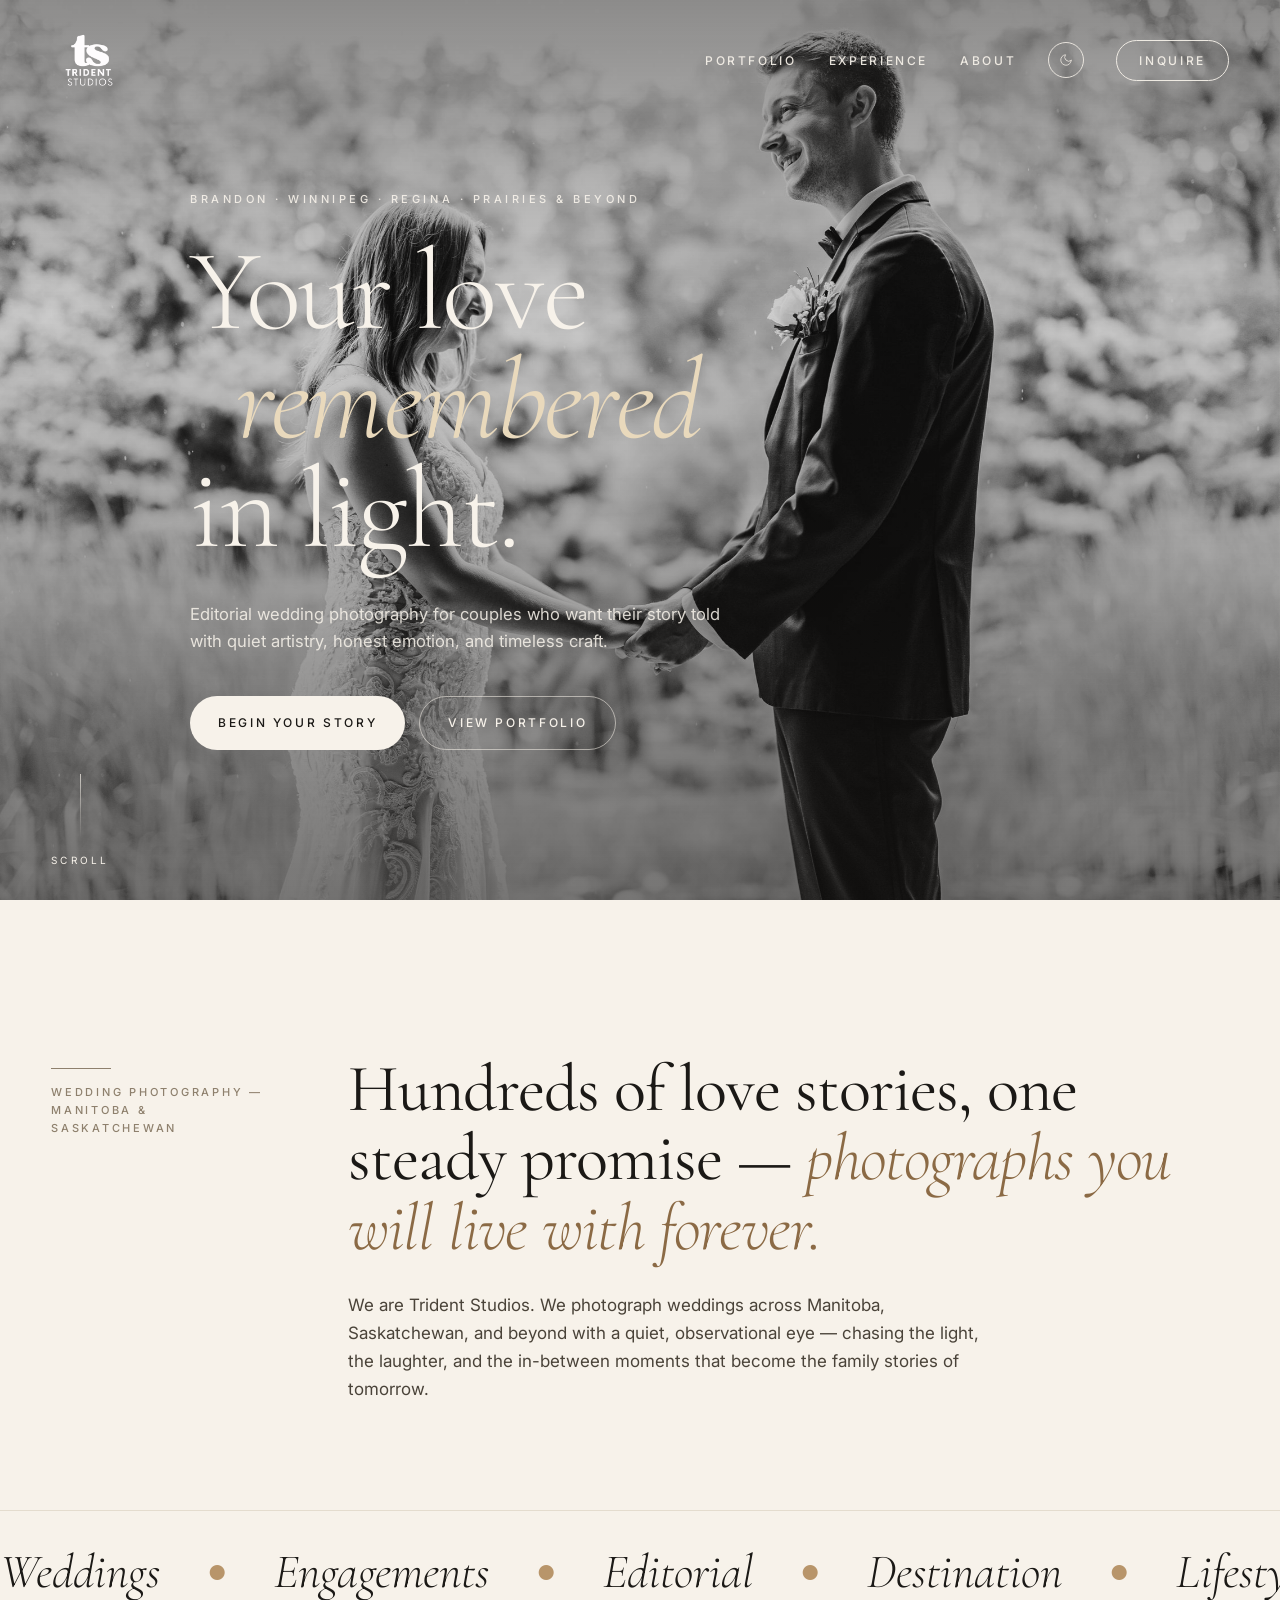
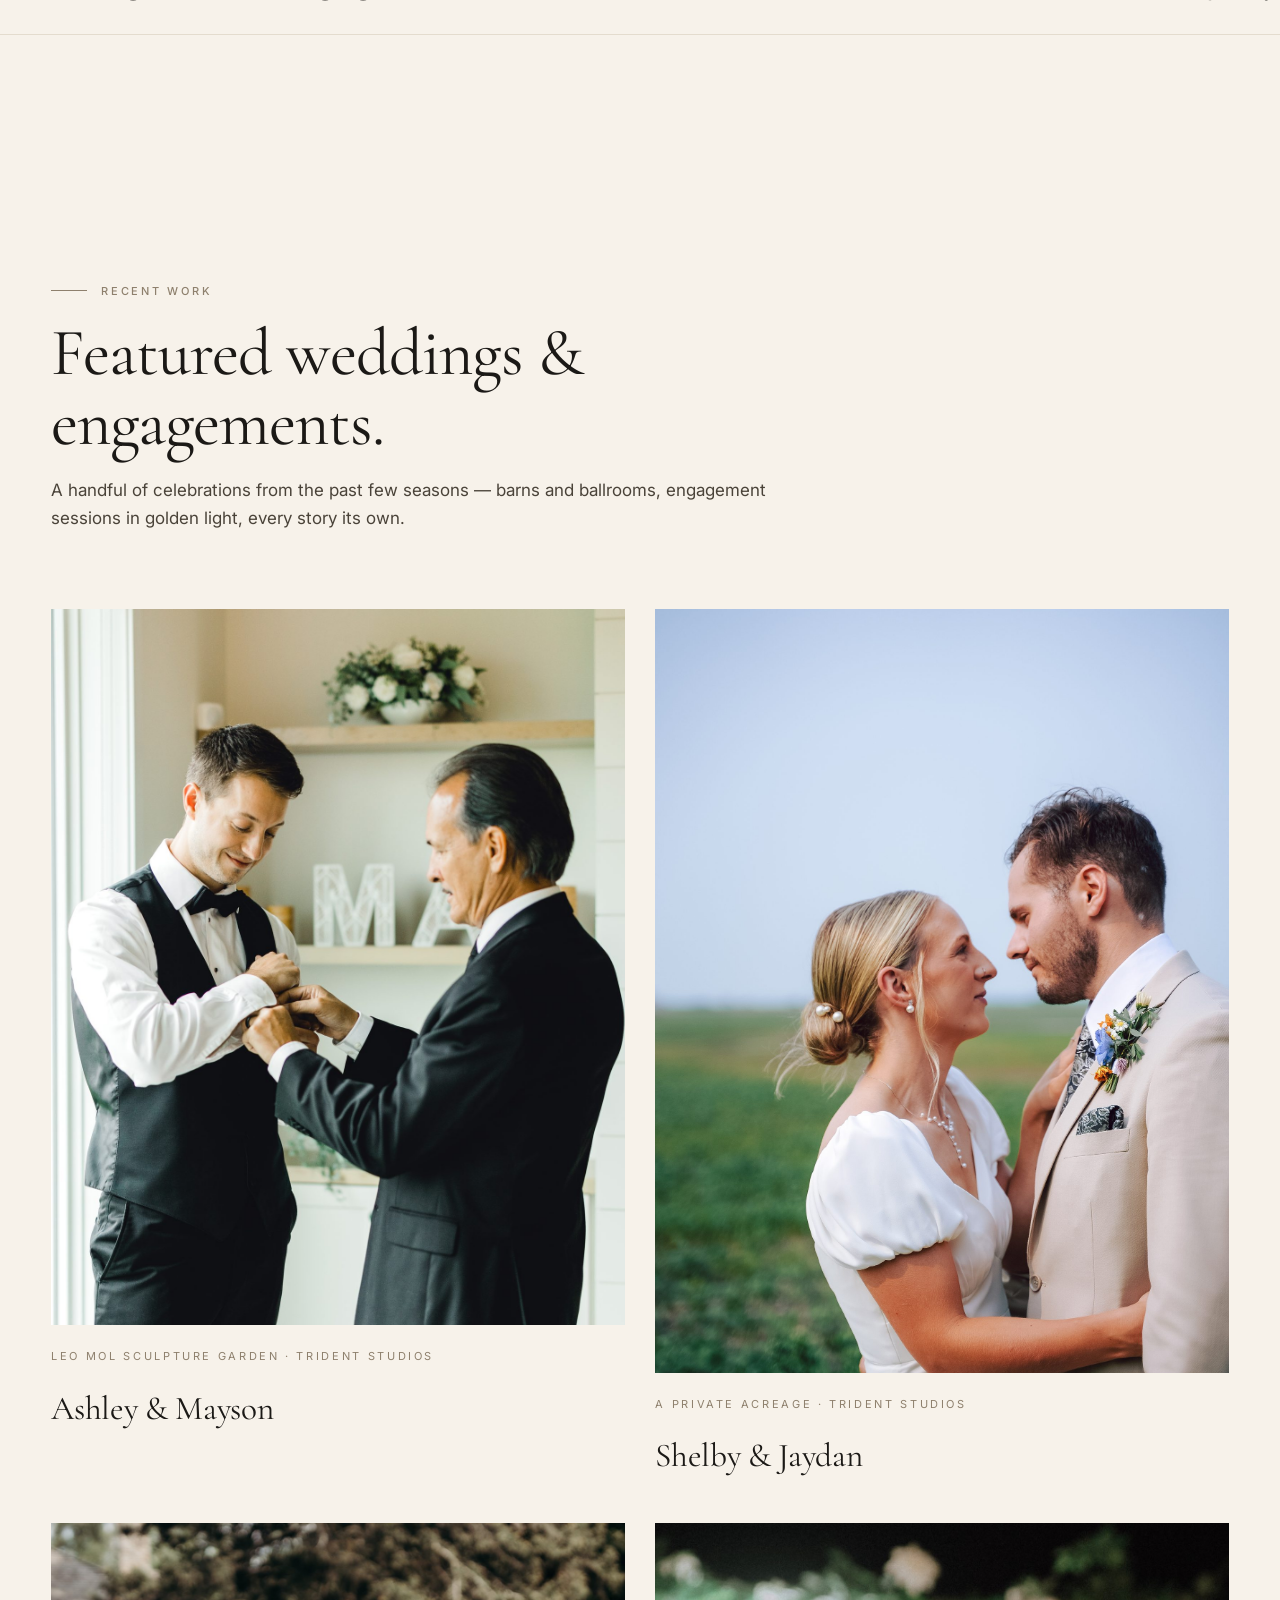
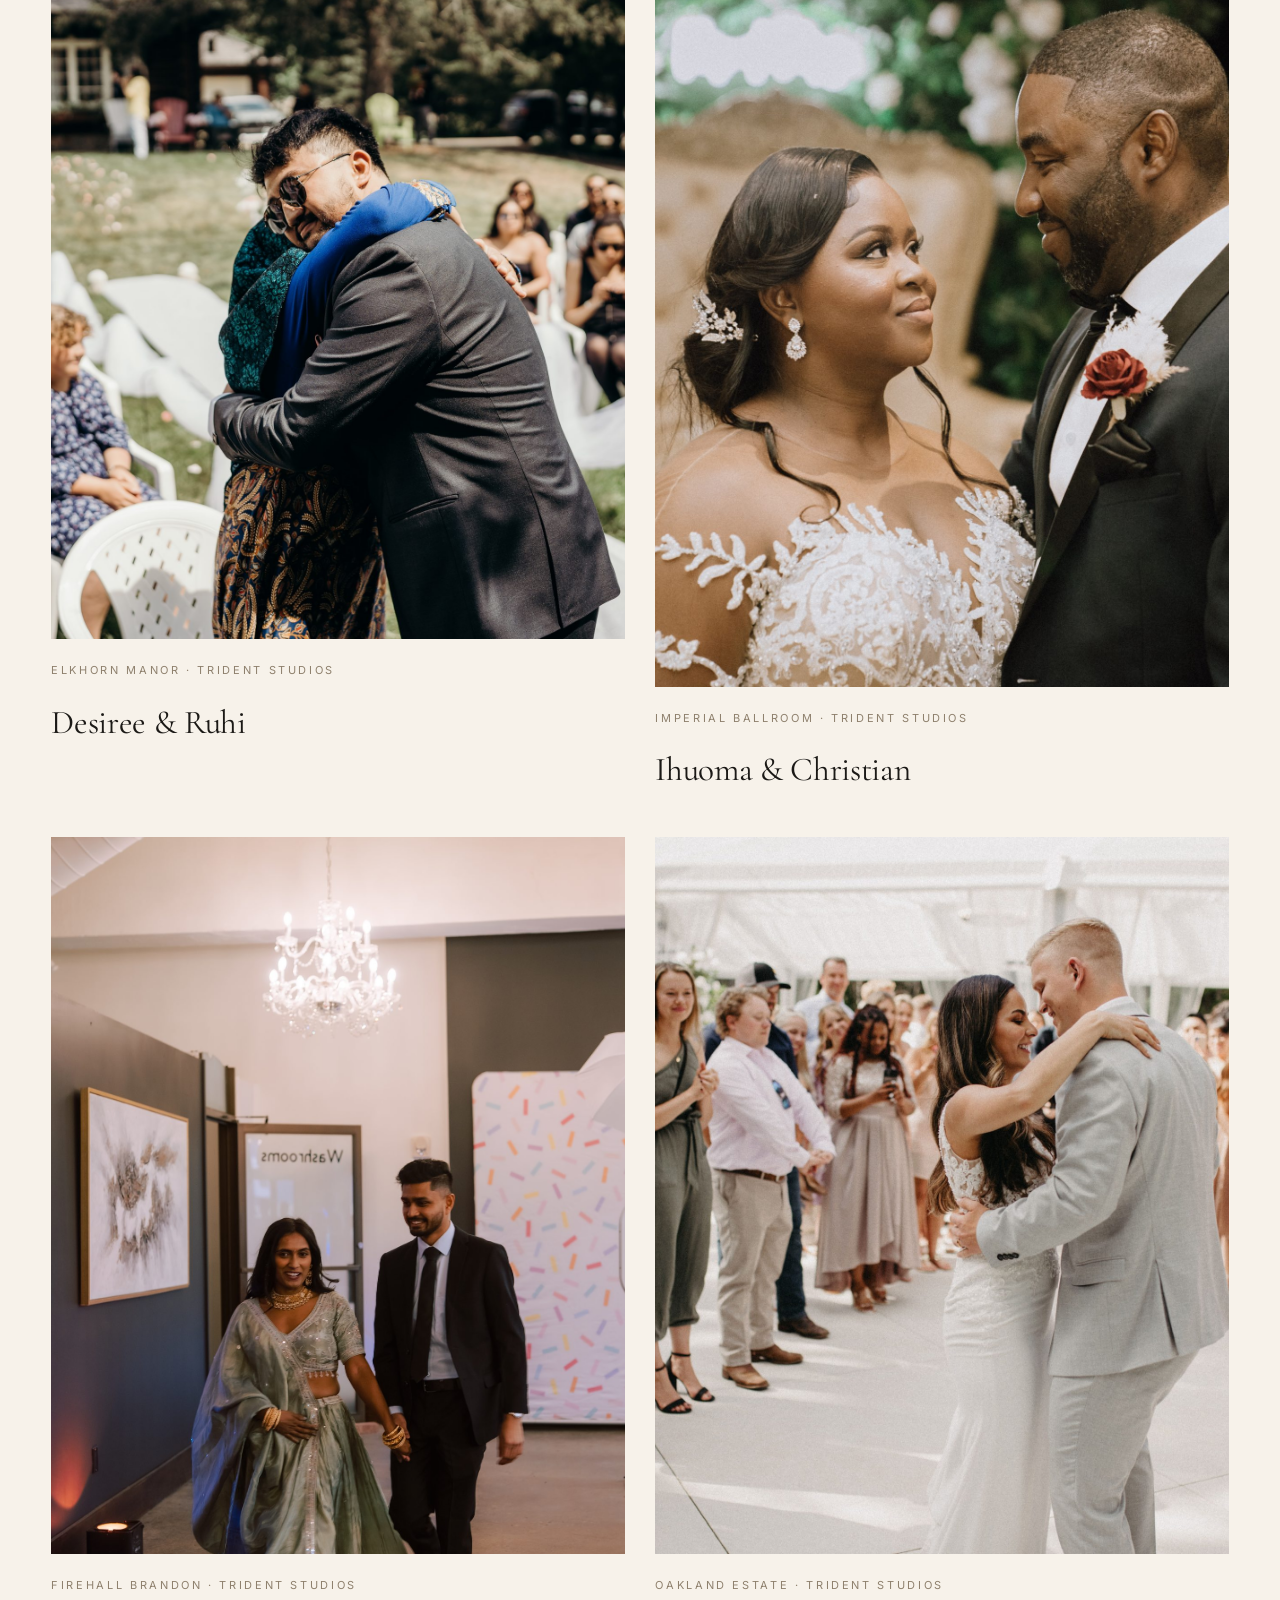
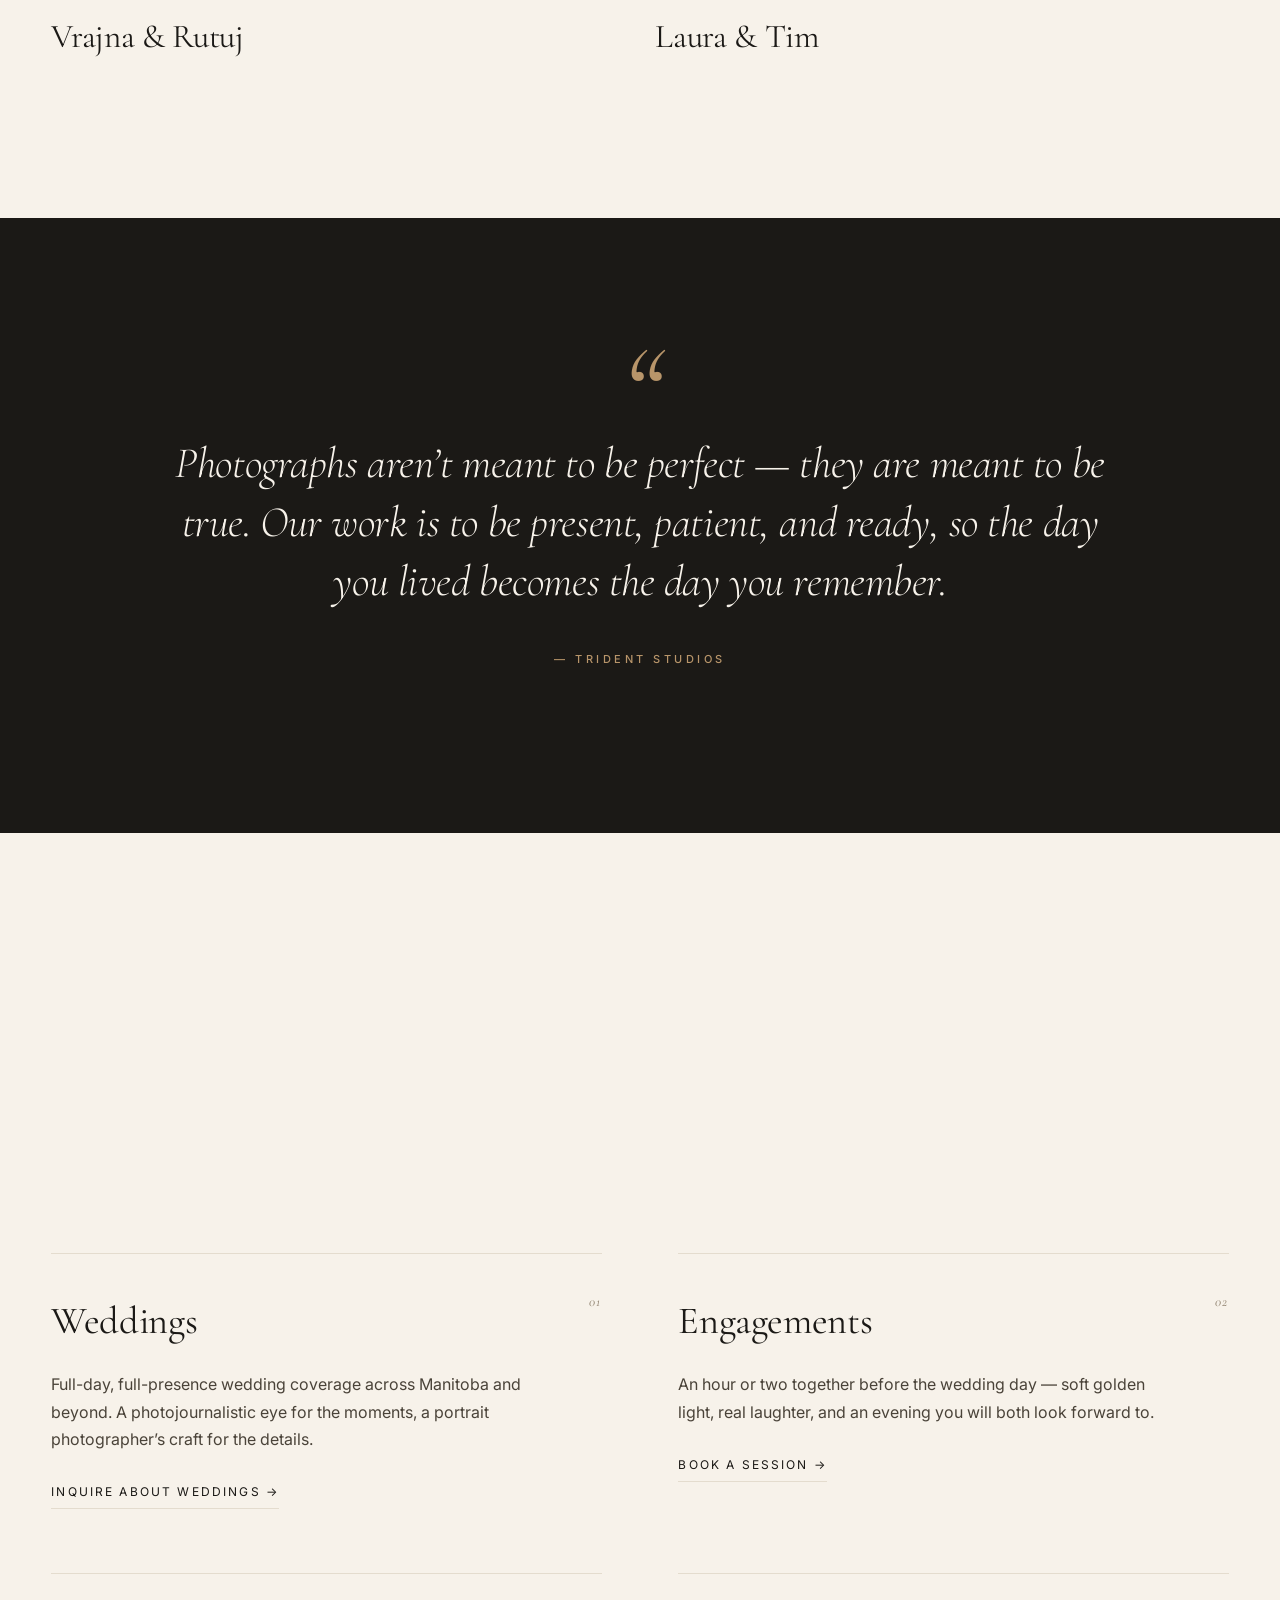
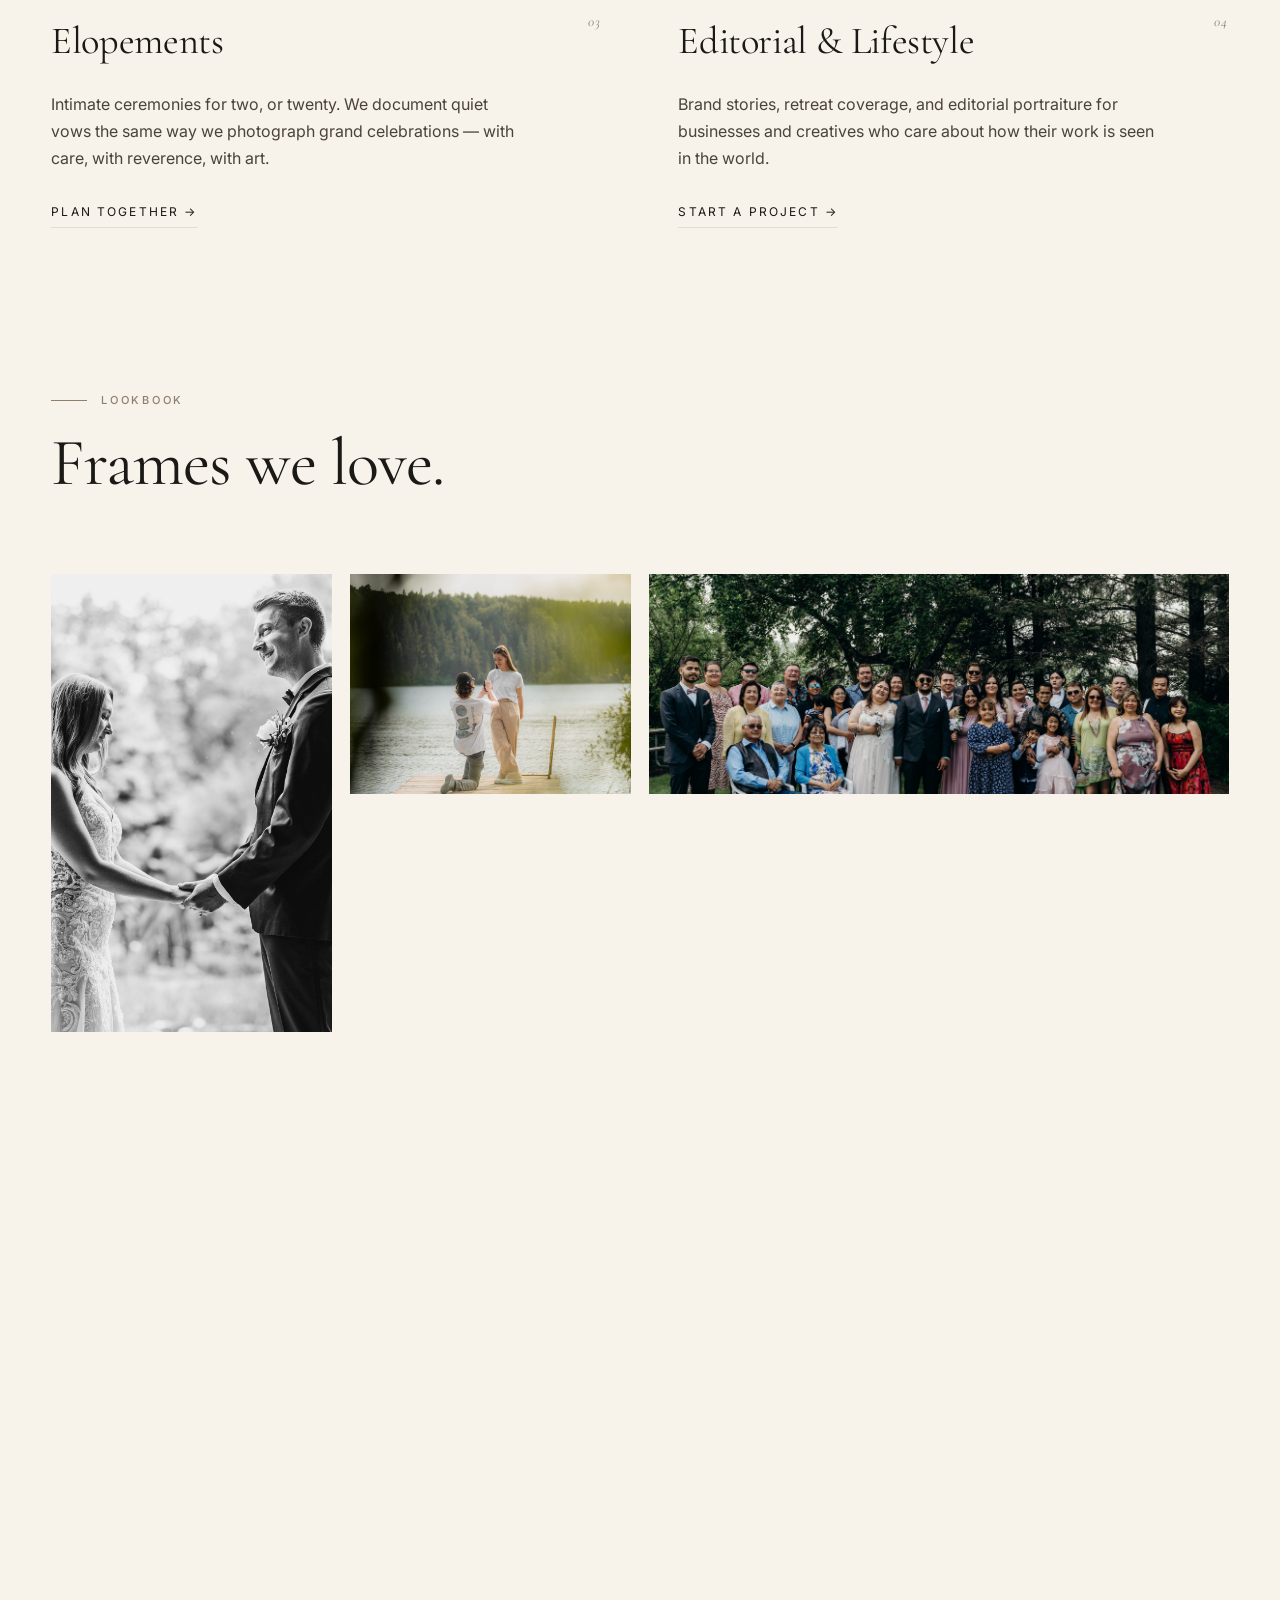
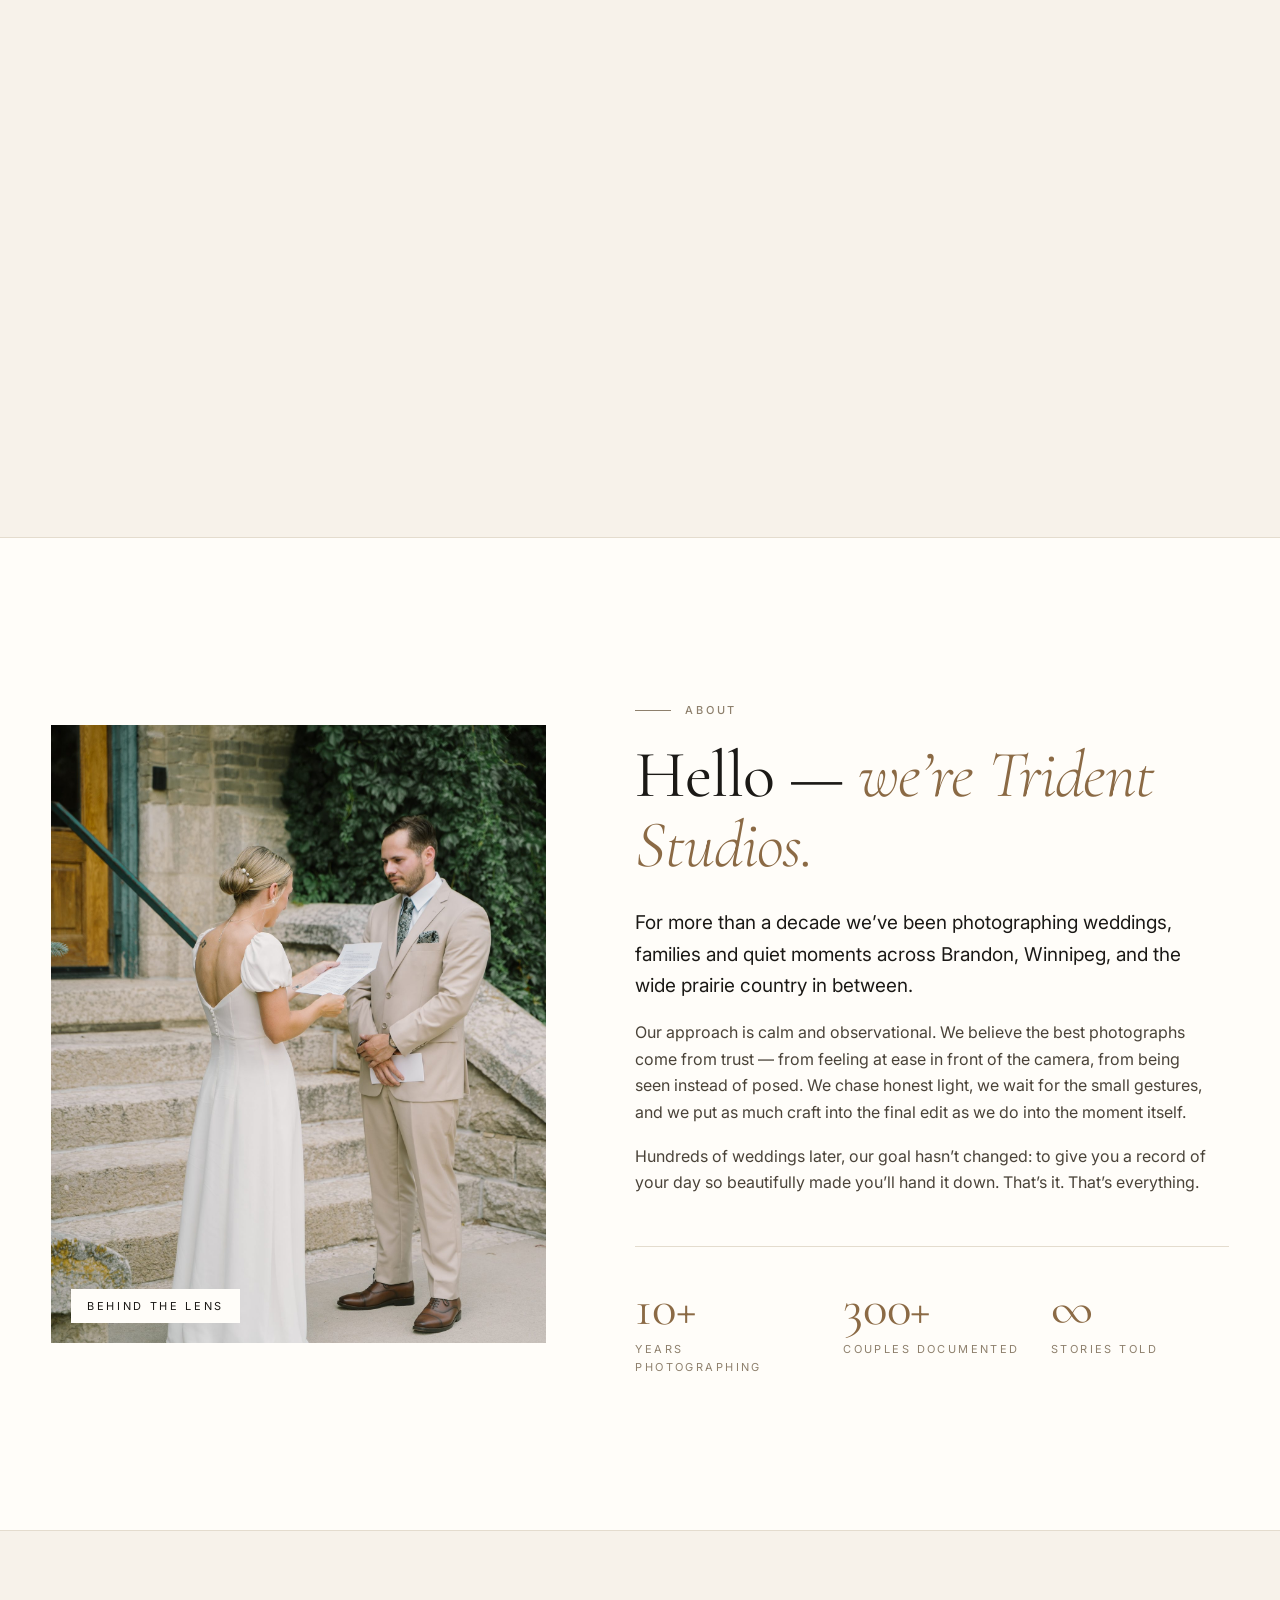
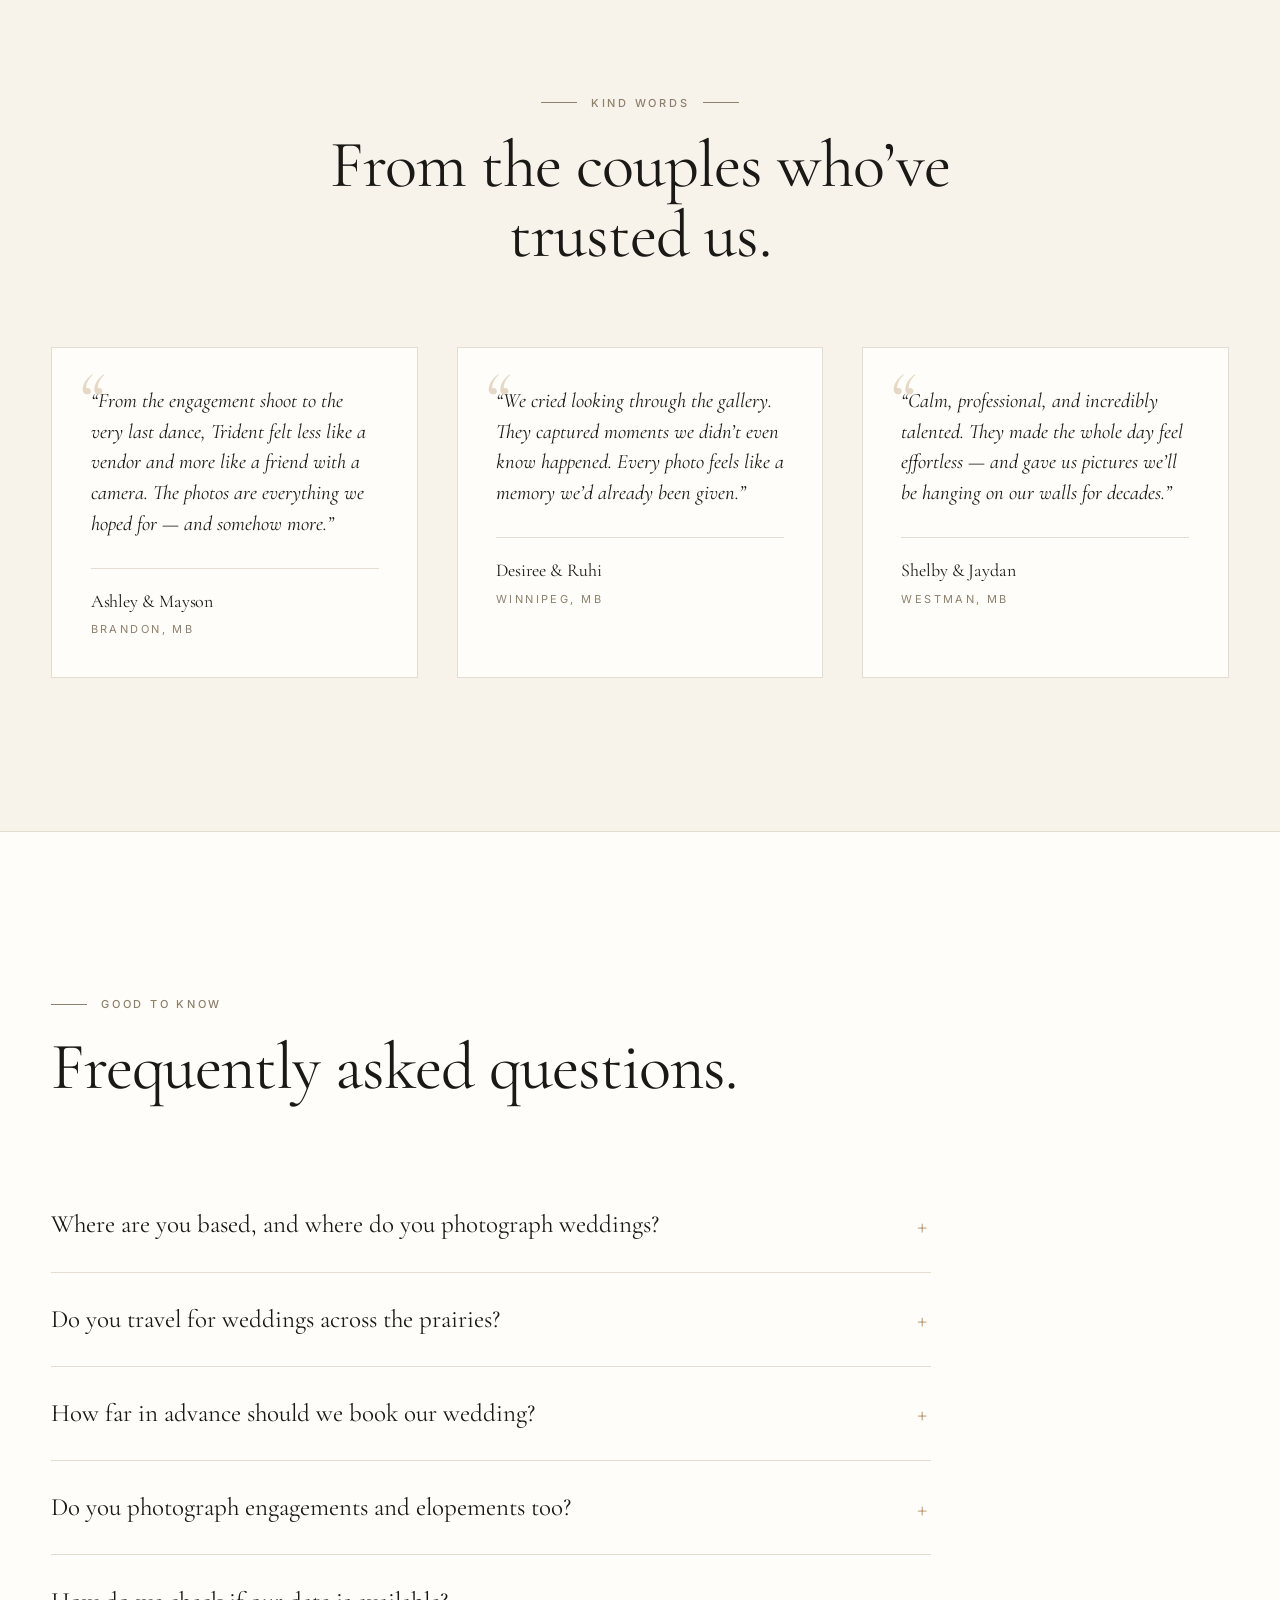
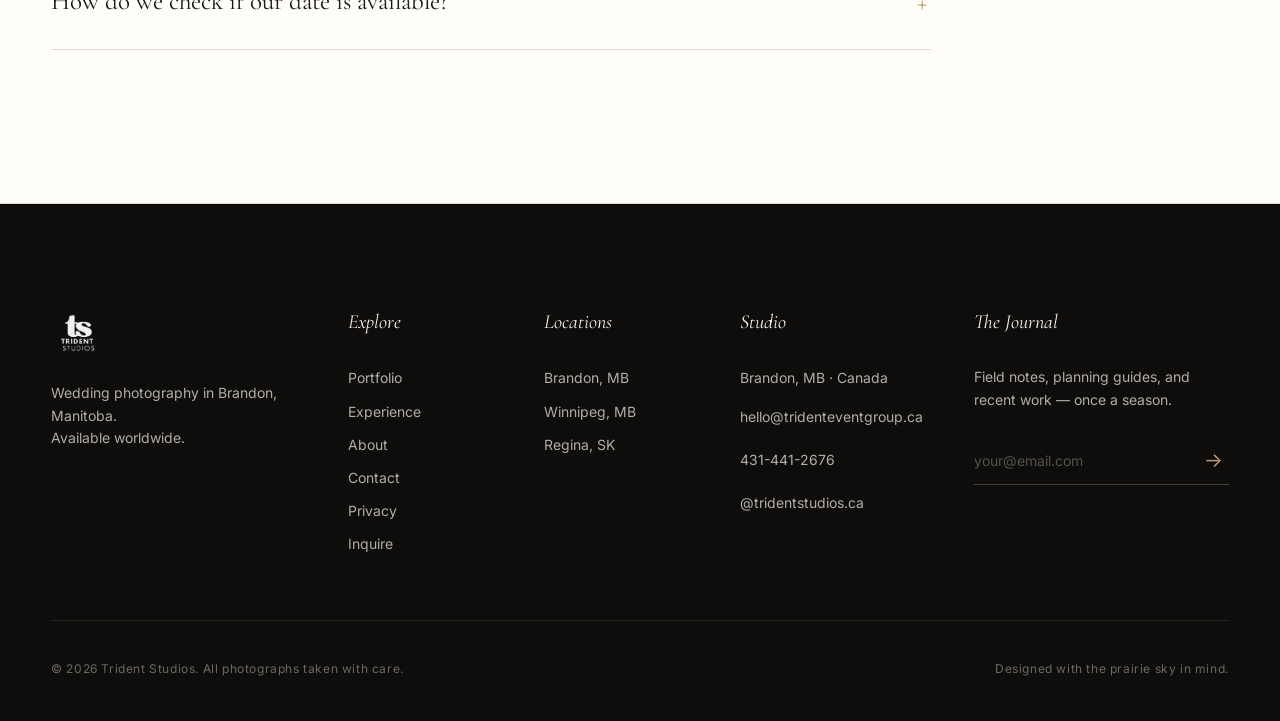
==== index.html @ 9e14af92 "Declare site type for agent-readiness scanners Co-Authored-By: Claude Opus 5.5 <noreply@anthropic.co" ====
<!DOCTYPE html>
<html lang="en">

<head>
  <meta charset="UTF-8" />
  <meta name="viewport" content="width=device-width, initial-scale=1.0" />
  <!-- Google Analytics (GA4) -->
  <script async src="https://www.googletagmanager.com/gtag/js?id=G-PS0XZJ48X1"></script>
  <script>
    window.dataLayer = window.dataLayer || [];
    function gtag() { dataLayer.push(arguments); }
    gtag('js', new Date());
    gtag('config', 'G-PS0XZJ48X1');
  </script>
  <title>Trident Studios — Wedding Photography in Brandon, Winnipeg & Regina</title>
  <meta name="description"
    content="Trident Studios captures timeless, cinematic wedding photography across Brandon, Winnipeg, Regina, and all of Manitoba & Saskatchewan. Premier wedding, engagement, and lifestyle photography." />
  <meta name="keywords"
    content="wedding photographer Brandon, wedding photographer Winnipeg, wedding photographer Regina, Manitoba wedding photography, Saskatchewan wedding photography, engagement photography, elopement photographer" />
  <meta name="robots" content="index, follow, max-image-preview:large" />
  <meta name="author" content="Trident Studios" />
  <link rel="canonical" href="https://www.tridentstudios.ca/" />

  <!-- Geo targeting -->
  <meta name="geo.region" content="CA-MB" />
  <meta name="geo.placename" content="Brandon, Manitoba" />
  <meta name="geo.position" content="49.8465;-100.0021" />
  <meta name="ICBM" content="49.8465, -100.0021" />

  <!-- Open Graph -->
  <meta property="og:type" content="website" />
  <meta property="og:site_name" content="Trident Studios" />
  <meta property="og:title" content="Trident Studios — Wedding Photography in Brandon, Winnipeg & Regina" />
  <meta property="og:description"
    content="Editorial wedding photography across Brandon, Winnipeg, Regina, and the prairies. Timeless, cinematic, honest." />
  <meta property="og:url" content="https://www.tridentstudios.ca/" />
  <meta property="og:locale" content="en_CA" />
  <meta property="og:image"
    content="https://www.tridentstudios.ca/public/Weddings/Ashley%20%26%20Mayson/Ashley%2BMason-WeddingHR-185.jpg" />
  <meta property="og:image:width" content="2400" />
  <meta property="og:image:height" content="1600" />
  <link rel="alternate" type="text/markdown" href="https://www.tridentstudios.ca/index.md" />

  <!-- Twitter -->
  <meta name="twitter:card" content="summary_large_image" />
  <meta name="twitter:title" content="Trident Studios — Wedding Photography in Brandon, Winnipeg & Regina" />
  <meta name="twitter:description"
    content="Editorial wedding photography across Brandon, Winnipeg, Regina, and the prairies." />
  <meta name="twitter:image"
    content="https://www.tridentstudios.ca/public/Weddings/Ashley%20%26%20Mayson/Ashley%2BMason-WeddingHR-185.jpg" />

  <!-- Structured data: business + service areas -->
  <script type="application/ld+json">
  {
    "@context": "https://schema.org",
    "@type": ["Organization", "LocalBusiness", "PhotographyBusiness"],
    "@id": "https://www.tridentstudios.ca/#business",
    "name": "Trident Studios",
    "url": "https://www.tridentstudios.ca/",
    "logo": "https://www.tridentstudios.ca/public/Logos/tridentStudiosLogo-dark.png",
    "image": "https://www.tridentstudios.ca/public/Weddings/Ashley%20%26%20Mayson/Ashley%2BMason-WeddingHR-185.jpg",
    "email": "hello@tridenteventgroup.ca",
    "telephone": "+1-431-441-2676",
    "contactPoint": {
      "@type": "ContactPoint",
      "contactType": "customer service",
      "email": "hello@tridenteventgroup.ca",
      "telephone": "+1-431-441-2676",
      "url": "https://www.tridentstudios.ca/contact/",
      "availableLanguage": "en",
      "areaServed": ["Brandon", "Winnipeg", "Regina", "Manitoba", "Saskatchewan"]
    },
    "parentOrganization": {
      "@type": "Organization",
      "name": "Trident Event Group",
      "legalName": "Trident Event Group Inc.",
      "url": "https://www.tridenteventgroup.ca"
    },
    "priceRange": "$$$",
    "foundingDate": "2014",
    "description": "Editorial wedding, engagement, and lifestyle photography serving Brandon, Winnipeg, Regina, and all of Manitoba and Saskatchewan.",
    "address": {
      "@type": "PostalAddress",
      "streetAddress": "19 Premier Avenue",
      "addressLocality": "Brandon",
      "addressRegion": "MB",
      "postalCode": "R7B 3N9",
      "addressCountry": "CA"
    },
    "geo": {
      "@type": "GeoCoordinates",
      "latitude": 49.8465,
      "longitude": -100.0021
    },
    "areaServed": [
      { "@type": "City", "name": "Brandon", "sameAs": "https://en.wikipedia.org/wiki/Brandon,_Manitoba" },
      { "@type": "City", "name": "Winnipeg", "sameAs": "https://en.wikipedia.org/wiki/Winnipeg" },
      { "@type": "City", "name": "Regina", "sameAs": "https://en.wikipedia.org/wiki/Regina,_Saskatchewan" },
      { "@type": "AdministrativeArea", "name": "Manitoba" },
      { "@type": "AdministrativeArea", "name": "Saskatchewan" }
    ],
    "sameAs": [
      "https://www.instagram.com/tridentstudios.ca"
    ]
  }
  </script>
  <script type="application/ld+json">
  {
    "@context": "https://schema.org",
    "@type": "FAQPage",
    "mainEntity": [
      {
        "@type": "Question",
        "name": "Where is Trident Studios based, and where do you photograph weddings?",
        "acceptedAnswer": { "@type": "Answer", "text": "We are based in Brandon, Manitoba, and we photograph weddings across Brandon, Winnipeg, Regina, and all of Manitoba and Saskatchewan — plus the occasional destination celebration." }
      },
      {
        "@type": "Question",
        "name": "Do you travel for weddings across the prairies?",
        "acceptedAnswer": { "@type": "Answer", "text": "Yes. We regularly travel from Brandon to Winnipeg, Regina, and points in between. Travel within the prairies is included in most of our wedding collections — just tell us your date and venue." }
      },
      {
        "@type": "Question",
        "name": "How far in advance should we book our wedding?",
        "acceptedAnswer": { "@type": "Answer", "text": "We take on a limited number of weddings each year. For peak summer and early-autumn Saturdays in Brandon, Winnipeg, and Regina, most couples book 12 to 18 months ahead." }
      },
      {
        "@type": "Question",
        "name": "Do you photograph engagements and elopements too?",
        "acceptedAnswer": { "@type": "Answer", "text": "Absolutely. Alongside full wedding days we photograph engagement sessions and intimate elopements throughout Manitoba and Saskatchewan, with the same calm, observational approach." }
      },
      {
        "@type": "Question",
        "name": "How do we check if our date is available?",
        "acceptedAnswer": { "@type": "Answer", "text": "Send us a note through the inquiry form or email hello@tridenteventgroup.ca (or call/text 431-441-2676) with your date and location, and we will be in touch within 48 hours." }
      }
    ]
  }
  </script>

  <link rel="preconnect" href="https://fonts.googleapis.com" />
  <link rel="preconnect" href="https://fonts.gstatic.com" crossorigin />
  <link
    href="https://fonts.googleapis.com/css2?family=Cormorant+Garamond:ital,wght@0,300;0,400;0,500;0,600;0,700;1,300;1,400;1,500&family=Inter:wght@300;400;500;600&display=swap"
    rel="stylesheet" />

  <script>
    (function () {
      try {
        var p = new URLSearchParams(location.search);
        var forced = p.get('theme');
        var stored = localStorage.getItem('ts-theme');
        var prefersDark = window.matchMedia && window.matchMedia('(prefers-color-scheme: dark)').matches;
        var t = forced || stored || (prefersDark ? 'dark' : 'light');
        if (t !== 'dark' && t !== 'light') t = 'light';
        document.documentElement.setAttribute('data-theme', t);
      } catch (e) {
        document.documentElement.setAttribute('data-theme', 'light');
      }
    })();
  </script>

  <link rel="stylesheet" href="styles.css" />
  <link rel="icon" type="image/png" href="public/Logos/tridentStudiosLogo-dark.png" />
  <meta name="is-agentic-site-type" content="business">
</head>

<body>

  <!-- ── NAV ────────────────────────────────────────────────── -->
  <header class="nav" id="nav">
    <div class="nav__inner">
      <a href="#top" class="nav__logo" aria-label="Trident Studios — home">
        <img src="public/Logos/tridentStudiosLogo-light.png" alt="Trident Studios"
          class="nav__logo-img nav__logo-img--light" />
        <img src="public/Logos/tridentStudiosLogo-dark.png" alt="" class="nav__logo-img nav__logo-img--dark" />
      </a>
      <nav class="nav__menu" aria-label="Primary">
        <a href="#portfolio">Portfolio</a>
        <a href="#experience">Experience</a>
        <a href="#about">About</a>
        <button class="nav__theme" type="button" aria-label="Toggle dark mode" aria-pressed="false">
          <svg class="icon icon--moon" viewBox="0 0 24 24" aria-hidden="true">
            <path d="M21 12.79A9 9 0 1 1 11.21 3 7 7 0 0 0 21 12.79z" />
          </svg>
          <svg class="icon icon--sun" viewBox="0 0 24 24" aria-hidden="true">
            <circle cx="12" cy="12" r="4" />
            <path
              d="M12 2v2M12 20v2M4.93 4.93l1.41 1.41M17.66 17.66l1.41 1.41M2 12h2M20 12h2M4.93 19.07l1.41-1.41M17.66 6.34l1.41-1.41" />
          </svg>
        </button>
        <a href="inquiry/" class="nav__cta">Inquire</a>
      </nav>
      <button class="nav__toggle" aria-label="Open menu" aria-expanded="false">
        <span></span><span></span>
      </button>
    </div>
  </header>

  <!-- ── HERO ───────────────────────────────────────────────── -->
  <section class="hero" id="top">
    <div class="hero__media">
      <img src="public/Weddings/Ashley%20%26%20Mayson/Ashley%2BMason-WeddingHR-185.jpg"
        alt="A romantic wedding moment captured by Trident Studios" class="hero__img" />
      <div class="hero__overlay"></div>
    </div>

    <div class="hero__content">
      <p class="hero__eyebrow" data-geo-eyebrow>Brandon · Winnipeg · Regina · Prairies &amp; Beyond</p>
      <h1 class="hero__title">
        <span class="line">Your love</span>
        <span class="line line--italic">remembered</span>
        <span class="line">in light.</span>
      </h1>
      <p class="hero__sub">
        Editorial wedding photography for couples who want their story told with quiet artistry, honest emotion, and
        timeless craft.
      </p>
      <div class="hero__ctas">
        <a href="inquiry/" class="btn btn--primary">Begin your story</a>
        <a href="#portfolio" class="btn btn--ghost">View portfolio</a>
      </div>
    </div>

    <a href="#intro" class="hero__scroll" aria-label="Scroll to content">
      <span class="hero__scroll-line"></span>
      <span>scroll</span>
    </a>
  </section>

  <!-- ── INTRO / MARQUEE ────────────────────────────────────── -->
  <section class="intro" id="intro">
    <div class="container intro__grid">
      <div class="intro__label">
        <span class="rule"></span>
        <span>Wedding Photography — Manitoba &amp; Saskatchewan</span>
      </div>
      <div class="intro__body">
        <h2 class="serif h-display">
          Hundreds of love stories, one steady promise &mdash; <em>photographs you will live with
            forever.</em>
        </h2>
        <p class="muted">
          We are Trident Studios. We photograph weddings across Manitoba, Saskatchewan, and beyond with a quiet,
          observational eye &mdash; chasing the light, the laughter, and the in-between moments that become the family
          stories of tomorrow.
        </p>
      </div>
    </div>

    <div class="marquee" aria-hidden="true">
      <div class="marquee__track">
        <span>Weddings</span><span class="dot">●</span>
        <span>Engagements</span><span class="dot">●</span>
        <span>Editorial</span><span class="dot">●</span>
        <span>Destination</span><span class="dot">●</span>
        <span>Lifestyle</span><span class="dot">●</span>
        <span>Weddings</span><span class="dot">●</span>
        <span>Engagements</span><span class="dot">●</span>
        <span>Editorial</span><span class="dot">●</span>
        <span>Destination</span><span class="dot">●</span>
        <span>Lifestyle</span><span class="dot">●</span>
      </div>
    </div>
  </section>

  <!-- ── FEATURED COUPLES ──────────────────────────────────── -->
  <section class="featured" id="portfolio">
    <div class="container">
      <header class="section-head">
        <span class="eyebrow"><span class="rule"></span>Recent Work</span>
        <h2 class="serif h-display">Featured weddings &amp; engagements.</h2>
        <p class="section-head__sub">A handful of celebrations from the past few seasons &mdash; barns and ballrooms,
          engagement sessions in golden light, every story its own.</p>
      </header>

      <div class="featured__grid">
        <div class="couple" data-gallery="ashley-mayson">
          <div class="couple__media">
            <img loading="lazy" src="public/Weddings/Ashley%20%26%20Mayson/Ashley%2BMason-WeddingHR-26.jpg"
              alt="Ashley & Mayson wedding" />
          </div>
          <div class="couple__caption">
            <span class="couple__meta">Leo Mol Sculpture Garden · Trident Studios</span>
            <h3 class="serif">Ashley &amp; Mayson</h3>
          </div>
        </div>

        <div class="couple couple--tall" data-gallery="shelby-jaydan">
          <div class="couple__media">
            <img loading="lazy" src="public/Weddings/Shelby%20%26%20Jaydan/Shelby%26Jaydan-9.jpg"
              alt="Shelby & Jaydan wedding" />
          </div>
          <div class="couple__caption">
            <span class="couple__meta">A Private Acreage · Trident Studios</span>
            <h3 class="serif">Shelby &amp; Jaydan</h3>
          </div>
        </div>

        <div class="couple" data-gallery="desiree-ruhi">
          <div class="couple__media">
            <img loading="lazy" src="public/Weddings/Desiree%20and%20Ruhi/DesireeandRuhi-04994.jpg"
              alt="Desiree & Ruhi wedding" />
          </div>
          <div class="couple__caption">
            <span class="couple__meta">Elkhorn Manor · Trident Studios</span>
            <h3 class="serif">Desiree &amp; Ruhi</h3>
          </div>
        </div>

        <div class="couple couple--tall" data-gallery="ihuoma-christian">
          <div class="couple__media">
            <img loading="lazy" src="public/Weddings/Ihuoma%20%26%20Christian/Ihuoma%26Christian-062.jpg"
              alt="Ihuoma & Christian wedding" />
          </div>
          <div class="couple__caption">
            <span class="couple__meta">Imperial Ballroom · Trident Studios</span>
            <h3 class="serif">Ihuoma &amp; Christian</h3>
          </div>
        </div>

        <div class="couple" data-gallery="vrajna-rutuj">
          <div class="couple__media">
            <img loading="lazy" src="public/Weddings/Vrajna%20%26%20Rutuj/Emma%26Chad-46.jpg"
              alt="Vrajna & Rutuj wedding" />
          </div>
          <div class="couple__caption">
            <span class="couple__meta">Firehall Brandon · Trident Studios</span>
            <h3 class="serif">Vrajna &amp; Rutuj</h3>
          </div>
        </div>

        <div class="couple" data-gallery="laura-tim">
          <div class="couple__media">
            <img loading="lazy" src="public/Weddings/Laura%20and%20Tim/8E2A2063A.jpg" alt="Laura & Tim wedding" />
          </div>
          <div class="couple__caption">
            <span class="couple__meta">Oakland Estate · Trident Studios</span>
            <h3 class="serif">Laura &amp; Tim</h3>
          </div>
        </div>
      </div>
    </div>
  </section>

  <!-- ── QUOTE / FULL-BLEED ────────────────────────────────── -->
  <section class="quote-band" aria-label="Studio philosophy">
    <div class="container">
      <p class="quote-band__mark">&ldquo;</p>
      <p class="serif quote-band__text">
        Photographs aren&rsquo;t meant to be perfect &mdash; they are meant to be true. Our work is to be present,
        patient, and ready, so the day you lived becomes the day you remember.
      </p>
      <p class="quote-band__attr">— Trident Studios</p>
    </div>
  </section>

  <!-- ── EXPERIENCE / SERVICES ─────────────────────────────── -->
  <section class="experience" id="experience">
    <div class="container">
      <header class="section-head section-head--center">
        <span class="eyebrow"><span class="rule"></span>The Experience<span class="rule"></span></span>
        <h2 class="serif h-display">Considered, unhurried, yours.</h2>
        <p class="section-head__sub">From the first hello to the final delivered heirloom, every part of working with us
          is designed to feel calm, personal, and deeply intentional.</p>
      </header>

      <div class="experience__grid">
        <article class="service">
          <span class="service__num">01</span>
          <h3 class="serif">Weddings</h3>
          <p>Full-day, full-presence wedding coverage across Manitoba and beyond. A photojournalistic eye for the
            moments, a portrait photographer&rsquo;s craft for the details.</p>
          <a href="inquiry/" class="link-arrow">Inquire about weddings →</a>
        </article>

        <article class="service">
          <span class="service__num">02</span>
          <h3 class="serif">Engagements</h3>
          <p>An hour or two together before the wedding day &mdash; soft golden light, real laughter, and an evening you
            will both look forward to.</p>
          <a href="inquiry/" class="link-arrow">Book a session →</a>
        </article>

        <article class="service">
          <span class="service__num">03</span>
          <h3 class="serif">Elopements</h3>
          <p>Intimate ceremonies for two, or twenty. We document quiet vows the same way we photograph grand
            celebrations &mdash; with care, with reverence, with art.</p>
          <a href="inquiry/" class="link-arrow">Plan together →</a>
        </article>

        <article class="service">
          <span class="service__num">04</span>
          <h3 class="serif">Editorial &amp; Lifestyle</h3>
          <p>Brand stories, retreat coverage, and editorial portraiture for businesses and creatives who care about how
            their work is seen in the world.</p>
          <a href="inquiry/" class="link-arrow">Start a project →</a>
        </article>
      </div>
    </div>
  </section>

  <!-- ── PORTFOLIO MASONRY ─────────────────────────────────── -->
  <section class="lookbook">
    <div class="container">
      <header class="section-head">
        <span class="eyebrow"><span class="rule"></span>Lookbook</span>
        <h2 class="serif h-display">Frames we love.</h2>
      </header>

      <div class="masonry">
        <figure class="masonry__item masonry__item--tall">
          <img loading="lazy" src="public/Weddings/Ashley%20%26%20Mayson/Ashley%2BMason-WeddingHR-185.jpg" alt="" style="object-position: 50% 50%" />
        </figure>
        <figure class="masonry__item">
          <img loading="lazy" src="public/engagement/Brenna%20%26%20Bryce/brennabryce-06.jpg" alt="" style="object-position: 50% 41%" />
        </figure>
        <figure class="masonry__item masonry__item--wide">
          <img loading="lazy" src="public/Weddings/Desiree%20and%20Ruhi/DesireeandRuhi-05290.jpg" alt="" style="object-position: 50% 50%" />
        </figure>
        <figure class="masonry__item">
          <img loading="lazy" src="public/Weddings/Ashley%20%26%20Mayson/Ashley%2BMason-WeddingHR-263.jpg" alt="" style="object-position: 50% 35%" />
        </figure>
        <figure class="masonry__item masonry__item--tall">
          <img loading="lazy" src="public/Weddings/Shelby%20%26%20Jaydan/Shelby%26Jaydan-2.jpg" alt="" style="object-position: 50% 50%" />
        </figure>
        <figure class="masonry__item">
          <img loading="lazy" src="public/engagement/Divyaraj%20%26%20Nitasha/Nitasha%26Divyraj-22.jpg" alt="" style="object-position: 50% 73%" />
        </figure>
        <figure class="masonry__item">
          <img loading="lazy" src="public/Weddings/Ihuoma%20%26%20Christian/Ihuoma%26Christian-087.jpg" alt="" style="object-position: 50% 50%" />
        </figure>
        <figure class="masonry__item masonry__item--wide">
          <img loading="lazy" src="public/engagement/Harsh%20%26%20Aesha/Harsh%26Aesha-Engagement-140.jpg" alt="" style="object-position: 50% 50%" />
        </figure>
        <figure class="masonry__item">
          <img loading="lazy" src="public/Weddings/Vrajna%20%26%20Rutuj/Emma%26Chad-390.jpg" alt="" style="object-position: 50% 38%" />
        </figure>
        <figure class="masonry__item masonry__item--tall">
          <img loading="lazy" src="public/Weddings/Laura%20and%20Tim/8E2A3697A.jpg" alt="" style="object-position: 59% 50%" />
        </figure>
        <figure class="masonry__item">
          <img loading="lazy" src="public/engagement/Vrajna%20%26%20Rutuj/RobMintenko-6.jpg" alt="" style="object-position: 50% 33%" />
        </figure>
        <figure class="masonry__item">
          <img loading="lazy" src="public/Weddings/Ashley%20%26%20Mayson/Ashley%2BMason-WeddingHR-58.jpg" alt="" style="object-position: 50% 22%" />
        </figure>
        <figure class="masonry__item">
          <img loading="lazy" src="public/Weddings/Ihuoma%20%26%20Christian/Ihuoma%26Christian-066.jpg" alt="" style="object-position: 50% 50%" />
        </figure>
        <figure class="masonry__item">
          <img loading="lazy" src="public/engagement/Brenna%20%26%20Bryce/brennabryce-07.jpg" alt="" style="object-position: 0% 50%" />
        </figure>
        <figure class="masonry__item">
          <img loading="lazy" src="public/Weddings/Laura%20and%20Tim/8E2A3465A.jpg" alt="" style="object-position: 50% 22%" />
        </figure>
        <figure class="masonry__item">
          <img loading="lazy" src="public/engagement/Harsh%20%26%20Aesha/Harsh%26Aesha-Engagement-84.jpg" alt="" style="object-position: 50% 12%" />
        </figure>
        <figure class="masonry__item">
          <img loading="lazy" src="public/Weddings/Shelby%20%26%20Jaydan/Shelby%26Jaydan-17.jpg" alt="" style="object-position: 50% 18%" />
        </figure>
        <figure class="masonry__item">
          <img loading="lazy" src="public/engagement/Divyaraj%20%26%20Nitasha/Nitasha%26Divyraj-40.jpg" alt="" style="object-position: 50% 69%" />
        </figure>
        <figure class="masonry__item">
          <img loading="lazy" src="public/Weddings/Vrajna%20%26%20Rutuj/Emma%26Chad-27.jpg" alt="" style="object-position: 50% 42%" />
        </figure>
      </div>
    </div>
  </section>

  <!-- ── ABOUT ─────────────────────────────────────────────── -->
  <section class="about" id="about">
    <div class="container about__grid">
      <div class="about__media">
        <img loading="lazy" src="public/Weddings/Shelby%20%26%20Jaydan/Shelby%26Jaydan-17.jpg"
          alt="Behind the scenes with Trident Studios" />
        <span class="about__caption">Behind the lens</span>
      </div>
      <div class="about__copy">
        <span class="eyebrow"><span class="rule"></span>About</span>
        <h2 class="serif h-display">
          Hello &mdash; <em>we&rsquo;re Trident Studios.</em>
        </h2>
        <p class="lead">
          For more than a decade we&rsquo;ve been photographing weddings, families and quiet moments across Brandon,
          Winnipeg, and the wide prairie country in between.
        </p>
        <p>
          Our approach is calm and observational. We believe the best photographs come from trust &mdash; from feeling
          at ease in front of the camera, from being seen instead of posed. We chase honest light, we wait for the small
          gestures, and we put as much craft into the final edit as we do into the moment itself.
        </p>
        <p>
          Hundreds of weddings later, our goal hasn&rsquo;t changed: to give you a record of your day so beautifully
          made you&rsquo;ll hand it down. That&rsquo;s it. That&rsquo;s everything.
        </p>

        <ul class="about__stats">
          <li><span class="stat__num serif">10+</span><span class="stat__label">Years photographing</span></li>
          <li><span class="stat__num serif">300+</span><span class="stat__label">Couples documented</span></li>
          <li><span class="stat__num serif">∞</span><span class="stat__label">Stories told</span></li>
        </ul>
      </div>
    </div>
  </section>

  <!-- ── TESTIMONIALS ──────────────────────────────────────── -->
  <section class="testimonials" id="reviews">
    <div class="container">
      <header class="section-head section-head--center">
        <span class="eyebrow"><span class="rule"></span>Kind Words<span class="rule"></span></span>
        <h2 class="serif h-display">From the couples who&rsquo;ve trusted us.</h2>
      </header>

      <div class="testimonials__grid" data-geo-testimonials>
        <blockquote class="testimonial" data-city="brandon">
          <p>&ldquo;From the engagement shoot to the very last dance, Trident felt less like a vendor and more like a
            friend with a camera. The photos are everything we hoped for &mdash; and somehow more.&rdquo;</p>
          <footer><cite class="serif">Ashley &amp; Mayson</cite><span>Brandon, MB</span></footer>
        </blockquote>

        <blockquote class="testimonial" data-city="winnipeg">
          <p>&ldquo;We cried looking through the gallery. They captured moments we didn&rsquo;t even know happened.
            Every photo feels like a memory we&rsquo;d already been given.&rdquo;</p>
          <footer><cite class="serif">Desiree &amp; Ruhi</cite><span>Winnipeg, MB</span></footer>
        </blockquote>

        <blockquote class="testimonial" data-city="brandon">
          <p>&ldquo;Calm, professional, and incredibly talented. They made the whole day feel effortless &mdash; and
            gave us pictures we&rsquo;ll be hanging on our walls for decades.&rdquo;</p>
          <footer><cite class="serif">Shelby &amp; Jaydan</cite><span>Westman, MB</span></footer>
        </blockquote>
      </div>
    </div>
  </section>

  <!-- ── FAQ ───────────────────────────────────────────────── -->
  <section class="faq" id="faq">
    <div class="container">
      <header class="section-head">
        <span class="eyebrow"><span class="rule"></span>Good to Know</span>
        <h2 class="serif h-display">Frequently asked questions.</h2>
      </header>
      <div class="faq__list">
        <details class="faq__item">
          <summary>Where are you based, and where do you photograph weddings?</summary>
          <p>We&rsquo;re based in Brandon, Manitoba, and we photograph weddings across Brandon, Winnipeg, Regina, and all
            of Manitoba and Saskatchewan &mdash; plus the occasional destination celebration.</p>
        </details>
        <details class="faq__item">
          <summary>Do you travel for weddings across the prairies?</summary>
          <p>Yes. We regularly travel from Brandon to Winnipeg, Regina, and points in between. Travel within the
            prairies is included in most of our wedding collections &mdash; just tell us your date and venue.</p>
        </details>
        <details class="faq__item">
          <summary>How far in advance should we book our wedding?</summary>
          <p>We take on a limited number of weddings each year. For peak summer and early-autumn Saturdays in Brandon,
            Winnipeg, and Regina, most couples book 12 to 18 months ahead.</p>
        </details>
        <details class="faq__item">
          <summary>Do you photograph engagements and elopements too?</summary>
          <p>Absolutely. Alongside full wedding days we photograph engagement sessions and intimate elopements
            throughout Manitoba and Saskatchewan, with the same calm, observational approach.</p>
        </details>
        <details class="faq__item">
          <summary>How do we check if our date is available?</summary>
          <p>Send us a note through the inquiry form below or email <a
              href="mailto:hello@tridenteventgroup.ca">hello@tridenteventgroup.ca</a> (or call/text <a href="tel:+14314412676">431-441-2676</a>) with your date and location, and
            we&rsquo;ll be in touch within 48 hours.</p>
        </details>
      </div>
    </div>
  </section>

  <!-- ── FOOTER ────────────────────────────────────────────── -->
  <footer class="footer">
    <div class="container footer__grid">
      <div class="footer__brand">
        <img src="public/Logos/tridentStudiosLogo-light.png" alt="Trident Studios" />
        <p class="footer__tagline">Wedding photography in Brandon, Manitoba.<br />Available worldwide.</p>
      </div>
      <nav class="footer__col" aria-label="Footer navigation">
        <h3>Explore</h3>
        <a href="#portfolio">Portfolio</a>
        <a href="#experience">Experience</a>
        <a href="/about/">About</a>
        <a href="/contact/">Contact</a>
        <a href="/privacy/">Privacy</a>
        <a href="inquiry/">Inquire</a>
      </nav>
      <nav class="footer__col" aria-label="Locations">
        <h3>Locations</h3>
        <a href="/brandon/">Brandon, MB</a>
        <a href="/winnipeg/">Winnipeg, MB</a>
        <a href="/regina/">Regina, SK</a>
      </nav>
      <div class="footer__col">
        <h3>Studio</h3>
        <p>Brandon, MB · Canada</p>
        <p><a href="mailto:hello@tridenteventgroup.ca">hello@tridenteventgroup.ca</a></p>
        <p><a href="tel:+14314412676">431-441-2676</a></p>
        <p><a href="https://www.instagram.com/tridentstudios.ca" target="_blank" rel="noopener">@tridentstudios.ca</a>
        </p>
      </div>
      <div class="footer__col footer__newsletter">
        <h3>The Journal</h3>
        <p>Field notes, planning guides, and recent work &mdash; once a season.</p>
        <form class="footer__form" onsubmit="event.preventDefault(); this.classList.add('is-sent');">
          <input type="email" placeholder="your@email.com" aria-label="Email" required />
          <button type="submit" aria-label="Subscribe">→</button>
        </form>
      </div>
    </div>
    <div class="footer__bottom">
      <p>© <span id="year"></span> Trident Studios. All photographs taken with care.</p>
      <p>Designed with the prairie sky in mind.</p>
    </div>
  </footer>

  <!-- ── LIGHTBOX GALLERY ──────────────────────────────────── -->
  <div class="lightbox" id="lightbox" role="dialog" aria-modal="true" aria-label="Wedding gallery" hidden>
    <button class="lightbox__close" type="button" aria-label="Close gallery">
      <svg viewBox="0 0 24 24" width="20" height="20" fill="none" stroke="currentColor" stroke-width="1.6"
        stroke-linecap="round" aria-hidden="true"><path d="M6 6l12 12M18 6L6 18" /></svg>
    </button>
    <button class="lightbox__nav lightbox__nav--prev" type="button" aria-label="Previous photo">
      <svg viewBox="0 0 24 24" width="22" height="22" fill="none" stroke="currentColor" stroke-width="1.6"
        stroke-linecap="round" stroke-linejoin="round" aria-hidden="true"><path d="M15 18l-6-6 6-6" /></svg>
    </button>
    <figure class="lightbox__stage">
      <img class="lightbox__img" alt="" />
    </figure>
    <button class="lightbox__nav lightbox__nav--next" type="button" aria-label="Next photo">
      <svg viewBox="0 0 24 24" width="22" height="22" fill="none" stroke="currentColor" stroke-width="1.6"
        stroke-linecap="round" stroke-linejoin="round" aria-hidden="true"><path d="M9 18l6-6-6-6" /></svg>
    </button>
    <div class="lightbox__bar">
      <span class="lightbox__title"></span>
      <span class="lightbox__count"></span>
    </div>
  </div>

  <script src="script.js"></script>
  <script src="geo.js"></script>

  <script defer src="/_vercel/insights/script.js"></script>
<script data-brand="Trident Studios" data-inquiry="/inquiry/">
// WebMCP: in-page tools for browser AI agents (https://webmachinelearning.github.io/webmcp/).
// Configured by data attributes on this script tag: data-brand, data-inquiry.
(function () {
  var mc = document.modelContext || navigator.modelContext;
  if (!mc || typeof mc.registerTool !== 'function') return;

  var script = document.currentScript;
  var brand = (script && script.dataset.brand) || document.title;
  var inquiry = new URL((script && script.dataset.inquiry) || '/contact', location.origin).href;

  function text(t) {
    return { content: [{ type: 'text', text: t }] };
  }

  function fetchText(path, accept) {
    return fetch(new URL(path, location.origin).href, { headers: { Accept: accept } }).then(function (r) {
      if (!r.ok) throw new Error('HTTP ' + r.status + ' for ' + path);
      return r.text();
    });
  }

  var tools = [
    {
      name: 'get_site_guide',
      description: 'Read the ' + brand + ' guide for AI agents: what the business offers, where it works, when it is the right fit, and how to book.',
      inputSchema: { type: 'object', properties: {} },
      annotations: { readOnlyHint: true },
      execute: function () {
        return fetchText('/llms.txt', 'text/plain').then(text);
      },
    },
    {
      name: 'get_page_markdown',
      description: 'Get any page of this website as clean Markdown. Pass a site path such as "/" or "/contact".',
      inputSchema: {
        type: 'object',
        properties: { path: { type: 'string', description: 'Site path starting with "/"', default: '/' } },
      },
      annotations: { readOnlyHint: true },
      execute: function (input) {
        var path = (input && input.path) || '/';
        if (path.charAt(0) !== '/') path = '/' + path;
        return fetchText(path, 'text/markdown').then(text);
      },
    },
    {
      name: 'open_inquiry_form',
      description: 'Open the ' + brand + ' inquiry form so the user can request availability and a quote for their event. The user fills in and submits the form themselves.',
      inputSchema: { type: 'object', properties: {} },
      execute: function () {
        location.assign(inquiry);
        return text('Opening the inquiry form at ' + inquiry + '. The user completes and submits it.');
      },
    },
  ];

  tools.forEach(function (tool) {
    try {
      mc.registerTool(tool);
    } catch (e) {
      /* tool already registered or API shape changed; leave the page untouched */
    }
  });
})();
</script>
</body>

</html>
---- styles.css ----
/* ─────────────────────────────────────────────────────────
   Trident Studios — editorial wedding photography
   Palette: warm ivory, soft taupe, charcoal, champagne
   Type:    Cormorant Garamond (display) + Inter (utility)
   ───────────────────────────────────────────────────────── */

:root {
  /* Themed palette (overridden in [data-theme="dark"]) */
  --ivory:        #F7F2EA;
  --ivory-2:      #FAF6F0;
  --paper:        #FFFDF9;
  --ink:          #1B1916;
  --ink-soft:     #4A4339;
  --taupe:        #8E806D;
  --taupe-soft:   #C9BEAE;
  --line:         #E4DCCE;
  --gold:         #B8956A;
  --gold-deep:    #8B6A45;

  /* Always-dark "punctuation" bands (quote / contact / footer / hero) */
  --always-dark:      #1B1916;
  --always-dark-deep: #0E0D0B;
  --always-cream:     #F7F2EA;
  --always-line:      rgba(228, 220, 206, 0.18);

  --serif: "Cormorant Garamond", "Apple Garamond", Garamond, "Times New Roman", serif;
  --sans:  "Inter", -apple-system, BlinkMacSystemFont, "Segoe UI", Helvetica, Arial, sans-serif;

  --container: 1320px;
  --gutter: clamp(20px, 4vw, 56px);
  --section-y: clamp(80px, 12vw, 160px);

  --ease: cubic-bezier(.2, .7, .2, 1);
}

[data-theme="dark"] {
  --ivory:        #14110E;
  --ivory-2:      #1B1714;
  --paper:        #221C17;
  --ink:          #EDE4D2;
  --ink-soft:     #B0A28C;
  --taupe:        #8D8169;
  --taupe-soft:   #574B3A;
  --line:         #2D2620;
  --gold:         #C9A87A;
  --gold-deep:    #DBB783;

  --always-dark:      #0A0907;
  --always-dark-deep: #050403;
  --always-cream:     #F0E8DB;
  --always-line:      rgba(228, 220, 206, 0.14);
}

* { box-sizing: border-box; }
html { scroll-behavior: smooth; }
body {
  margin: 0;
  background: var(--ivory);
  color: var(--ink);
  font-family: var(--sans);
  font-size: 16px;
  line-height: 1.65;
  font-weight: 400;
  -webkit-font-smoothing: antialiased;
  text-rendering: optimizeLegibility;
  transition: background-color 0.45s var(--ease), color 0.45s var(--ease);
}
img { display: block; max-width: 100%; height: auto; }
a { color: inherit; text-decoration: none; }
button { font-family: inherit; cursor: pointer; border: 0; background: none; color: inherit; }

.container {
  width: min(100% - calc(var(--gutter) * 2), var(--container));
  margin-inline: auto;
}

/* Typography utilities */
.serif { font-family: var(--serif); font-weight: 400; letter-spacing: -0.005em; }
.h-display {
  font-size: clamp(34px, 5.2vw, 72px);
  line-height: 1.05;
  font-weight: 400;
  letter-spacing: -0.015em;
  margin: 0;
}
.h-display em { font-style: italic; color: var(--gold-deep); font-weight: 300; }
.lead { font-size: clamp(17px, 1.4vw, 19px); line-height: 1.65; color: var(--ink-soft); }
.muted { color: var(--ink-soft); }
.eyebrow {
  display: inline-flex;
  align-items: center;
  gap: 14px;
  font-size: 11px;
  letter-spacing: 0.25em;
  text-transform: uppercase;
  color: var(--taupe);
  font-weight: 500;
}
.eyebrow .rule { display: inline-block; width: 36px; height: 1px; background: var(--taupe); }
.rule { display: inline-block; width: 28px; height: 1px; background: var(--taupe); }

/* Section heading block */
.section-head { max-width: 760px; margin-bottom: clamp(48px, 6vw, 80px); }
.section-head .h-display { margin-top: 18px; }
.section-head__sub { margin-top: 18px; color: var(--ink-soft); font-size: 17px; }
.section-head--center { margin-inline: auto; text-align: center; }
.section-head--center .eyebrow { justify-content: center; }

/* Buttons */
.btn {
  display: inline-flex;
  align-items: center;
  justify-content: center;
  gap: 10px;
  padding: 16px 28px;
  font-size: 12px;
  letter-spacing: 0.22em;
  text-transform: uppercase;
  font-weight: 500;
  border-radius: 999px;
  transition: all 0.4s var(--ease);
  position: relative;
  overflow: hidden;
}
.btn--primary {
  background: var(--ink);
  color: var(--ivory);
}
.btn--primary:hover { background: var(--gold-deep); transform: translateY(-2px); }
.btn--ghost {
  background: transparent;
  color: var(--ink);
  border: 1px solid var(--ink);
}
.btn--ghost:hover { background: var(--ink); color: var(--ivory); }
.btn--block { width: 100%; }

/* Arrow link */
.link-arrow {
  display: inline-flex;
  align-items: center;
  gap: 8px;
  font-size: 12px;
  letter-spacing: 0.18em;
  text-transform: uppercase;
  color: var(--ink);
  border-bottom: 1px solid var(--line);
  padding-bottom: 6px;
  transition: all 0.3s var(--ease);
}
.link-arrow:hover { color: var(--gold-deep); border-color: var(--gold); }

/* ── NAV ──────────────────────────────────────────────── */
.nav {
  position: fixed;
  inset: 0 0 auto 0;
  z-index: 50;
  padding: 22px 0;
  transition: background 0.4s var(--ease), padding 0.4s var(--ease), border-color 0.4s var(--ease);
  border-bottom: 1px solid transparent;
}
.nav__inner {
  width: min(100% - calc(var(--gutter) * 2), var(--container));
  margin-inline: auto;
  display: flex;
  align-items: center;
  justify-content: space-between;
  gap: 20px;
}
.nav__logo {
  display: inline-flex;
  align-items: center;
  height: clamp(60px, 6vw, 80px);
  transition: height 0.4s var(--ease);
}
.nav__logo-img { height: 100%; width: auto; }
.nav__logo-img--dark { display: none; }
.nav.is-scrolled .nav__logo { height: clamp(50px, 5vw, 66px); }
.nav__menu {
  display: flex;
  gap: 32px;
  align-items: center;
  color: var(--always-cream);
  font-size: 12px;
  letter-spacing: 0.22em;
  text-transform: uppercase;
  font-weight: 500;
  transition: color 0.4s var(--ease);
}
.nav__menu a { position: relative; padding: 6px 0; opacity: 0.92; transition: opacity 0.25s var(--ease); }
.nav__menu a:hover { opacity: 1; }
.nav__menu a::after {
  content: "";
  position: absolute;
  left: 0; right: 0; bottom: 0;
  height: 1px;
  background: currentColor;
  transform: scaleX(0);
  transform-origin: left;
  transition: transform 0.4s var(--ease);
}
.nav__menu a:hover::after { transform: scaleX(1); }
.nav__cta {
  border: 1px solid currentColor;
  border-radius: 999px;
  padding: 10px 22px !important;
}
.nav__cta::after { display: none; }
.nav__cta:hover { background: var(--always-cream); color: var(--always-dark) !important; }

.nav__theme {
  display: inline-flex;
  align-items: center;
  justify-content: center;
  width: 36px;
  height: 36px;
  border-radius: 50%;
  border: 1px solid currentColor;
  color: inherit;
  opacity: 0.85;
  padding: 0;
  transition: opacity 0.3s var(--ease), transform 0.6s var(--ease), background 0.3s var(--ease);
}
.nav__theme:hover { opacity: 1; transform: rotate(40deg); }
.nav__theme svg {
  width: 14px;
  height: 14px;
  stroke: currentColor;
  stroke-width: 1.5;
  fill: none;
  stroke-linecap: round;
  stroke-linejoin: round;
}
.nav__theme .icon--sun { display: none; }
[data-theme="dark"] .nav__theme .icon--sun  { display: block; }
[data-theme="dark"] .nav__theme .icon--moon { display: none; }

.nav.is-scrolled {
  background: var(--ivory);
  padding: 14px 0;
  border-color: var(--line);
}
.nav.is-scrolled .nav__menu { color: var(--ink); }
.nav.is-scrolled .nav__logo-img--light { display: none; }
.nav.is-scrolled .nav__logo-img--dark { display: block; }
.nav.is-scrolled .nav__cta:hover { background: var(--ink); color: var(--ivory) !important; }

/* When scrolled in dark mode, the nav bg is dark — show the LIGHT logo */
[data-theme="dark"] .nav.is-scrolled .nav__logo-img--light { display: block; }
[data-theme="dark"] .nav.is-scrolled .nav__logo-img--dark  { display: none; }

.nav__toggle {
  display: none;
  width: 40px; height: 32px;
  flex-direction: column;
  justify-content: center;
  gap: 6px;
  align-items: flex-end;
}
.nav__toggle span {
  display: block;
  height: 1px;
  background: var(--always-cream);
  transition: all 0.3s var(--ease);
}
.nav__toggle span:first-child { width: 28px; }
.nav__toggle span:last-child  { width: 18px; }
.nav.is-scrolled .nav__toggle span { background: var(--ink); }

/* ── HERO ─────────────────────────────────────────────── */
.hero {
  position: relative;
  min-height: 100vh;
  min-height: 100svh;
  display: grid;
  align-items: center;
  color: var(--always-cream);
  overflow: hidden;
}
.hero__media {
  position: absolute;
  inset: 0;
  z-index: 0;
}
.hero__img {
  width: 100%; height: 100%; object-fit: cover; object-position: 50% 33%;
  transform: scale(1.04);
  animation: heroZoom 14s ease-out forwards;
}
@keyframes heroZoom { to { transform: scale(1); } }

.hero__overlay {
  position: absolute; inset: 0;
  background:
    linear-gradient(180deg, rgba(20,18,16,0.45) 0%, rgba(20,18,16,0.15) 35%, rgba(20,18,16,0.55) 100%);
}

.hero__content {
  position: relative;
  z-index: 2;
  width: min(100% - calc(var(--gutter) * 2), var(--container));
  margin-inline: auto;
  padding-top: 120px;
  padding-bottom: 80px;
  max-width: 900px;
}
.hero__eyebrow {
  font-size: 11px;
  letter-spacing: 0.32em;
  text-transform: uppercase;
  font-weight: 500;
  opacity: 0.9;
  margin: 0 0 28px;
}
.hero__title {
  font-family: var(--serif);
  font-weight: 300;
  font-size: clamp(54px, 9vw, 132px);
  line-height: 0.95;
  letter-spacing: -0.02em;
  margin: 0;
}
.hero__title .line {
  display: block;
  opacity: 0;
  transform: translateY(28px);
  animation: lineIn 1.1s var(--ease) forwards;
}
.hero__title .line:nth-child(1) { animation-delay: 0.25s; }
.hero__title .line:nth-child(2) { animation-delay: 0.45s; font-style: italic; color: #E9D9BC; padding-left: 0.4em; }
.hero__title .line:nth-child(3) { animation-delay: 0.65s; }
@keyframes lineIn { to { opacity: 1; transform: translateY(0); } }

.hero__sub {
  margin: 36px 0 40px;
  font-size: clamp(15px, 1.3vw, 18px);
  line-height: 1.65;
  max-width: 540px;
  color: rgba(247, 242, 234, 0.86);
  opacity: 0;
  animation: lineIn 1s var(--ease) 0.9s forwards;
}
.hero__ctas {
  display: flex;
  gap: 14px;
  flex-wrap: wrap;
  opacity: 0;
  animation: lineIn 1s var(--ease) 1.05s forwards;
}
.hero__ctas .btn--primary { background: var(--always-cream); color: var(--always-dark); }
.hero__ctas .btn--primary:hover { background: var(--gold); color: var(--always-dark); }
.hero__ctas .btn--ghost { color: var(--always-cream); border-color: rgba(247,242,234,0.55); }
.hero__ctas .btn--ghost:hover { background: var(--always-cream); color: var(--always-dark); }

.hero__scroll {
  position: absolute;
  left: var(--gutter);
  bottom: 32px;
  z-index: 2;
  display: inline-flex;
  flex-direction: column;
  align-items: center;
  gap: 14px;
  font-size: 10px;
  letter-spacing: 0.32em;
  text-transform: uppercase;
  color: var(--always-cream);
  opacity: 0;
  animation: lineIn 1s var(--ease) 1.3s forwards;
}
.hero__scroll-line {
  width: 1px; height: 64px;
  background: linear-gradient(to bottom, rgba(247,242,234,0.7), rgba(247,242,234,0));
  animation: scrollLine 2.2s var(--ease) infinite;
}
@keyframes scrollLine {
  0%   { transform: scaleY(0); transform-origin: top; }
  50%  { transform: scaleY(1); transform-origin: top; }
  51%  { transform: scaleY(1); transform-origin: bottom; }
  100% { transform: scaleY(0); transform-origin: bottom; }
}

/* ── INTRO ───────────────────────────────────────────── */
.intro { padding: var(--section-y) 0 calc(var(--section-y) - 40px); }
.intro__grid {
  display: grid;
  grid-template-columns: 220px 1fr;
  gap: clamp(40px, 6vw, 100px);
  align-items: start;
}
.intro__label {
  font-size: 11px;
  letter-spacing: 0.25em;
  text-transform: uppercase;
  color: var(--taupe);
  font-weight: 500;
  display: flex;
  flex-direction: column;
  gap: 14px;
  padding-top: 14px;
}
.intro__label .rule { width: 60px; }
.intro__body .h-display { margin-bottom: 28px; }
.intro__body .muted { font-size: 17px; max-width: 660px; }

.marquee {
  margin-top: clamp(50px, 7vw, 90px);
  overflow: hidden;
  border-top: 1px solid var(--line);
  border-bottom: 1px solid var(--line);
  padding: 22px 0;
}
.marquee__track {
  display: inline-flex;
  align-items: center;
  gap: 48px;
  white-space: nowrap;
  animation: marquee 40s linear infinite;
  font-family: var(--serif);
  font-style: italic;
  font-size: clamp(28px, 4vw, 48px);
  color: var(--ink);
  font-weight: 300;
}
.marquee__track .dot { color: var(--gold); font-size: 0.5em; }
@keyframes marquee { to { transform: translateX(-50%); } }

/* ── FEATURED ────────────────────────────────────────── */
.featured { padding: calc(var(--section-y) - 30px) 0 var(--section-y); }
.featured__grid {
  display: grid;
  grid-template-columns: repeat(12, 1fr);
  gap: clamp(24px, 3vw, 48px) clamp(20px, 2.4vw, 36px);
}
.couple {
  grid-column: span 6;
  display: block;
  transition: transform 0.6s var(--ease);
}
.couple--tall { grid-column: span 6; }
.couple__media {
  position: relative;
  overflow: hidden;
  aspect-ratio: 4 / 5;
  background: var(--ivory-2);
}
.couple--tall .couple__media { aspect-ratio: 3 / 4; }
.couple__media img {
  width: 100%; height: 100%; object-fit: cover; object-position: 50% 33%;
  transition: transform 1.4s var(--ease), filter 0.6s var(--ease);
}
.couple:hover .couple__media img { transform: scale(1.06); filter: brightness(1.04); }
.couple__caption {
  margin-top: 22px;
  display: grid;
  grid-template-columns: 1fr auto;
  gap: 12px 24px;
  align-items: end;
}
.couple__meta {
  font-size: 11px;
  letter-spacing: 0.24em;
  text-transform: uppercase;
  color: var(--taupe);
  grid-column: 1 / -1;
}
.couple__caption h3 {
  font-size: clamp(26px, 2.6vw, 36px);
  font-weight: 400;
  margin: 4px 0 0;
  letter-spacing: -0.01em;
}
/* ── QUOTE BAND ──────────────────────────────────────── */
.quote-band {
  background: var(--always-dark);
  color: var(--always-cream);
  padding: clamp(90px, 12vw, 160px) 0;
  text-align: center;
  transition: background-color 0.45s var(--ease);
}
.quote-band__mark {
  font-family: var(--serif);
  font-size: clamp(80px, 10vw, 160px);
  line-height: 0.3;
  color: var(--gold);
  margin: 0 0 24px;
  font-style: italic;
  font-weight: 300;
}
.quote-band__text {
  font-size: clamp(24px, 3.4vw, 44px);
  line-height: 1.35;
  font-weight: 300;
  font-style: italic;
  max-width: 950px;
  margin: 0 auto;
  letter-spacing: -0.01em;
  color: var(--always-cream);
}
.quote-band__attr {
  margin-top: 40px;
  font-size: 11px;
  letter-spacing: 0.32em;
  text-transform: uppercase;
  color: var(--gold);
  font-weight: 500;
}

/* ── EXPERIENCE / SERVICES ───────────────────────────── */
.experience { padding: var(--section-y) 0; }
.experience__grid {
  display: grid;
  grid-template-columns: repeat(2, 1fr);
  gap: clamp(40px, 5vw, 80px) clamp(40px, 6vw, 100px);
}
.service {
  border-top: 1px solid var(--line);
  padding-top: 36px;
  position: relative;
}
.service__num {
  position: absolute;
  top: 36px;
  right: 0;
  font-family: var(--serif);
  font-size: 14px;
  letter-spacing: 0.1em;
  color: var(--taupe);
  font-style: italic;
}
.service h3 {
  font-size: clamp(28px, 3vw, 40px);
  font-weight: 400;
  margin: 0 0 18px;
  letter-spacing: -0.01em;
}
.service p { color: var(--ink-soft); max-width: 480px; margin: 0 0 24px; font-size: 16px; line-height: 1.7; }

/* ── LOOKBOOK MASONRY ────────────────────────────────── */
.lookbook { padding: 0 0 var(--section-y); }
.masonry {
  display: grid;
  grid-template-columns: repeat(4, 1fr);
  grid-auto-rows: 220px;
  gap: clamp(12px, 1.4vw, 22px);
  /* dense backfills the holes a --wide item leaves when it cannot fit the
     columns left in a row; the item count is kept a multiple of the column
     count so the last row lands flush too. */
  grid-auto-flow: dense;
}
.masonry__item {
  margin: 0;
  overflow: hidden;
  background: var(--ivory-2);
}
.masonry__item img {
  width: 100%; height: 100%; object-fit: cover; object-position: 50% 33%;
  transition: transform 1.4s var(--ease);
}
.masonry__item:hover img { transform: scale(1.05); }
.masonry__item--tall { grid-row: span 2; }
.masonry__item--wide { grid-column: span 2; }

/* ── ABOUT ───────────────────────────────────────────── */
.about {
  background: var(--paper);
  padding: var(--section-y) 0;
  border-top: 1px solid var(--line);
  border-bottom: 1px solid var(--line);
}
.about__grid {
  display: grid;
  grid-template-columns: 5fr 6fr;
  gap: clamp(40px, 7vw, 110px);
  align-items: center;
}
.about__media {
  position: relative;
  aspect-ratio: 4 / 5;
  overflow: hidden;
}
.about__media img { width: 100%; height: 100%; object-fit: cover; object-position: 50% 33%; }
.about__caption {
  position: absolute;
  bottom: 20px; left: 20px;
  background: var(--paper);
  padding: 8px 16px;
  font-size: 11px;
  letter-spacing: 0.24em;
  text-transform: uppercase;
  color: var(--ink);
}
.about__copy .eyebrow { margin-bottom: 20px; }
.about__copy .h-display { margin-bottom: 28px; }
.about__copy p { color: var(--ink-soft); margin: 0 0 18px; max-width: 580px; }
.about__copy .lead { color: var(--ink); font-size: 19px; }

.about__stats {
  list-style: none;
  padding: 0;
  margin: 50px 0 0;
  display: grid;
  grid-template-columns: repeat(3, 1fr);
  gap: 30px;
  border-top: 1px solid var(--line);
  padding-top: 36px;
}
.about__stats li { display: flex; flex-direction: column; gap: 6px; }
.stat__num { font-size: clamp(36px, 4vw, 56px); line-height: 1; color: var(--gold-deep); }
.stat__label {
  font-size: 11px;
  letter-spacing: 0.22em;
  text-transform: uppercase;
  color: var(--taupe);
}

/* ── TESTIMONIALS ────────────────────────────────────── */
.testimonials { padding: var(--section-y) 0; }
.testimonials__grid {
  display: grid;
  grid-template-columns: repeat(3, 1fr);
  gap: clamp(28px, 3vw, 50px);
}
.testimonial {
  margin: 0;
  padding: clamp(28px, 3vw, 44px);
  border: 1px solid var(--line);
  background: var(--paper);
  position: relative;
  display: flex;
  flex-direction: column;
  gap: 28px;
}
.testimonial::before {
  content: "“";
  font-family: var(--serif);
  font-size: 80px;
  line-height: 1;
  position: absolute;
  top: 12px;
  left: 24px;
  color: var(--gold);
  opacity: 0.35;
  font-style: italic;
}
.testimonial p {
  font-family: var(--serif);
  font-size: clamp(18px, 1.6vw, 22px);
  line-height: 1.5;
  margin: 0;
  font-style: italic;
  color: var(--ink);
  position: relative;
  z-index: 1;
}
.testimonial footer {
  border-top: 1px solid var(--line);
  padding-top: 18px;
  display: flex;
  flex-direction: column;
  gap: 4px;
}
.testimonial cite {
  font-size: 18px;
  font-style: normal;
  color: var(--ink);
}
.testimonial footer span {
  font-size: 11px;
  letter-spacing: 0.22em;
  text-transform: uppercase;
  color: var(--taupe);
}

/* ── CONTACT ─────────────────────────────────────────── */
.contact {
  background: var(--always-dark);
  color: var(--always-cream);
  padding: var(--section-y) 0;
  transition: background-color 0.45s var(--ease);
}
.contact .eyebrow { color: var(--gold); }
.contact .eyebrow .rule { background: var(--gold); }
.contact .h-display em { color: var(--gold); }
.contact__grid {
  display: grid;
  grid-template-columns: 5fr 6fr;
  gap: clamp(40px, 6vw, 100px);
  align-items: start;
}
.contact__intro .eyebrow { margin-bottom: 22px; }
.contact__intro .h-display { margin-bottom: 26px; }
.contact__intro .lead { color: rgba(247, 242, 234, 0.78); max-width: 480px; }

.contact__details {
  list-style: none;
  padding: 0;
  margin: 50px 0 0;
  display: flex;
  flex-direction: column;
}
.contact__details li {
  display: grid;
  grid-template-columns: 110px 1fr;
  gap: 20px;
  padding: 18px 0;
  border-top: 1px solid rgba(228, 220, 206, 0.18);
  align-items: baseline;
}
.contact__details li:last-child { border-bottom: 1px solid rgba(228, 220, 206, 0.18); }
.contact__details span {
  font-size: 11px;
  letter-spacing: 0.24em;
  text-transform: uppercase;
  color: var(--taupe-soft);
}
.contact__details strong { font-weight: 400; font-size: 16px; color: var(--always-cream); }
.contact__details a { border-bottom: 1px solid rgba(184, 149, 106, 0.4); padding-bottom: 2px; transition: color 0.3s var(--ease), border-color 0.3s var(--ease); }
.contact__details a:hover { color: var(--gold); border-color: var(--gold); }

/* Form */
.contact__form {
  background: rgba(247, 242, 234, 0.04);
  border: 1px solid rgba(228, 220, 206, 0.16);
  padding: clamp(28px, 3vw, 44px);
  display: flex;
  flex-direction: column;
  gap: 22px;
}
.field { display: flex; flex-direction: column; gap: 10px; }
.field--row { display: grid; grid-template-columns: 1fr 1fr; gap: 22px; }
.field--row > div { display: flex; flex-direction: column; gap: 10px; }
.field label {
  font-size: 10px;
  letter-spacing: 0.28em;
  text-transform: uppercase;
  color: var(--taupe-soft);
  font-weight: 500;
}
.field input, .field textarea {
  background: transparent;
  border: 0;
  border-bottom: 1px solid rgba(228, 220, 206, 0.28);
  padding: 10px 0 12px;
  color: var(--always-cream);
  font-family: var(--sans);
  font-size: 16px;
  outline: none;
  transition: border-color 0.3s var(--ease);
}
.field textarea { resize: vertical; min-height: 120px; }
.field input::placeholder, .field textarea::placeholder { color: rgba(247, 242, 234, 0.35); }
.field input:focus, .field textarea:focus { border-color: var(--gold); }

.contact__cta {
  justify-content: center;
  gap: 18px;
  min-height: 280px;
}
.contact__cta-title {
  font-size: clamp(24px, 2.4vw, 30px);
  color: var(--gold);
  margin: 0;
}
.contact__cta-text {
  margin: 0;
  color: rgba(247, 242, 234, 0.78);
  max-width: 420px;
}

.contact__form .btn--primary { background: var(--gold); color: var(--always-dark); }
.contact__form .btn--primary:hover { background: var(--always-cream); color: var(--always-dark); }
.btn__sent { display: none; }
.contact__form.is-sent .btn__label { display: none; }
.contact__form.is-sent .btn__sent { display: inline; }
.contact__form.is-sent .btn--primary { background: var(--always-cream); pointer-events: none; }

.contact__small {
  margin: 6px 0 0;
  font-size: 12px;
  color: rgba(247, 242, 234, 0.6);
  text-align: center;
}
.contact__small a { color: var(--gold); border-bottom: 1px solid var(--gold); padding-bottom: 1px; }

/* ── FOOTER ──────────────────────────────────────────── */
.footer {
  background: var(--always-dark-deep);
  color: rgba(247, 242, 234, 0.7);
  padding: clamp(70px, 8vw, 110px) 0 30px;
  font-size: 14px;
  transition: background-color 0.45s var(--ease);
}
.footer__grid {
  display: grid;
  grid-template-columns: 1.7fr 1fr 1fr 1.2fr 1.6fr;
  align-items: start;
  gap: clamp(30px, 4vw, 56px);
}
.footer__brand { max-width: 300px; }
.footer__brand img { height: 54px; width: auto; margin-bottom: 22px; opacity: 0.95; }
.footer__tagline { line-height: 1.6; max-width: 280px; margin: 0; }
.footer__col h3,
.footer__col h4 {
  font-family: var(--serif);
  font-size: 20px;
  font-weight: 400;
  font-style: italic;
  color: var(--always-cream);
  margin: 0 0 22px;
}
.footer__col a, .footer__col p { display: block; padding: 5px 0; transition: color 0.3s var(--ease); margin: 0; }
.footer__col a:hover { color: var(--gold); }
.footer__newsletter p { margin-bottom: 20px; line-height: 1.6; max-width: 280px; }
.footer__form {
  display: flex;
  align-items: center;
  max-width: 320px;
  border-bottom: 1px solid rgba(228, 220, 206, 0.24);
  transition: border-color 0.3s var(--ease);
}
.footer__form:focus-within { border-color: var(--gold); }
.footer__form input {
  background: transparent;
  border: 0;
  color: var(--always-cream);
  font-family: var(--sans);
  font-size: 14px;
  padding: 12px 0;
  flex: 1;
  outline: none;
}
.footer__form input::placeholder { color: rgba(247, 242, 234, 0.3); }
.footer__form button {
  color: var(--gold);
  font-size: 20px;
  padding: 12px 6px 12px 12px;
  transition: transform 0.3s var(--ease);
}
.footer__form button:hover { transform: translateX(4px); }
.footer__form.is-sent input { display: none; }
.footer__form.is-sent::after {
  content: "Thank you — see you soon ✦";
  color: var(--gold);
  font-size: 13px;
  padding: 12px 0;
}
.footer__form.is-sent button { display: none; }

.footer__bottom {
  width: min(100% - calc(var(--gutter) * 2), var(--container));
  margin: 60px auto 0;
  padding-top: 26px;
  border-top: 1px solid rgba(228, 220, 206, 0.12);
  display: flex;
  justify-content: space-between;
  font-size: 12px;
  letter-spacing: 0.05em;
  color: rgba(247, 242, 234, 0.4);
  flex-wrap: wrap;
  gap: 14px;
}

/* ── REVEAL ANIMATIONS ───────────────────────────────── */
.reveal {
  opacity: 0;
  transform: translateY(36px);
  transition: opacity 0.9s var(--ease), transform 0.9s var(--ease);
}
.reveal.is-in { opacity: 1; transform: translateY(0); }

/* ── RESPONSIVE ──────────────────────────────────────── */
@media (max-width: 980px) {
  .nav__menu { display: none; position: fixed; inset: 0; flex-direction: column; justify-content: center; align-items: center; gap: 32px; background: var(--ivory); color: var(--ink); font-size: 16px; }
  .nav__menu.is-open { display: flex; }
  .nav.is-scrolled .nav__menu { color: var(--ink); }
  .nav__toggle { display: flex; }

  .intro__grid { grid-template-columns: 1fr; gap: 30px; }
  .featured__grid { gap: 36px; }
  .couple, .couple--tall { grid-column: span 12; }
  .experience__grid { grid-template-columns: 1fr; }
  .masonry { grid-template-columns: repeat(2, 1fr); grid-auto-rows: 200px; }
  .masonry__item--wide { grid-column: span 2; }
  .about__grid { grid-template-columns: 1fr; }
  .testimonials__grid { grid-template-columns: 1fr; }
  .contact__grid { grid-template-columns: 1fr; }
  .footer__grid { grid-template-columns: 1fr 1fr; gap: 40px clamp(30px, 6vw, 60px); }
  .footer__brand { grid-column: 1 / -1; max-width: none; }
  .footer__newsletter { grid-column: 1 / -1; }
}

@media (max-width: 600px) {
  .hero__title { font-size: clamp(46px, 14vw, 78px); }
  .hero__title .line:nth-child(2) { padding-left: 0; }
  .hero__ctas .btn { padding: 14px 22px; font-size: 11px; }
  .hero__scroll { left: 50%; transform: translateX(-50%); }
  .field--row { grid-template-columns: 1fr; }
  .about__stats { grid-template-columns: 1fr 1fr; }
  .footer__grid { grid-template-columns: 1fr; gap: 36px; }
  .footer__newsletter { grid-column: auto; }
  .footer__bottom { flex-direction: column; align-items: flex-start; gap: 8px; }
  .marquee__track { font-size: 32px; gap: 32px; }
  .quote-band__text { font-size: 22px; }
}

@media (prefers-reduced-motion: reduce) {
  *, *::before, *::after { animation-duration: 0.01ms !important; transition-duration: 0.01ms !important; }
  .hero__img { transform: none; }
}

/* ── PERSONALIZED HERO CTA (geo) ─────────────────────── */
.hero__local { margin: 22px 0 0; }
.hero__local-link {
  display: inline-flex;
  align-items: center;
  gap: 10px;
  font-size: 13px;
  letter-spacing: 0.1em;
  text-transform: uppercase;
  color: var(--always-cream);
  border-bottom: 1px solid rgba(247, 242, 234, 0.4);
  padding-bottom: 4px;
  transition: color 0.3s var(--ease), border-color 0.3s var(--ease);
}
.hero__local-link:hover { color: var(--gold); border-color: var(--gold); }

/* ── FAQ ─────────────────────────────────────────────── */
.faq { padding: var(--section-y) 0; background: var(--paper); border-top: 1px solid var(--line); border-bottom: 1px solid var(--line); }
.faq__list { margin-top: 50px; max-width: 880px; }
.faq__item { border-bottom: 1px solid var(--line); }
.faq__item summary {
  list-style: none;
  cursor: pointer;
  padding: 26px 44px 26px 0;
  position: relative;
  font-family: var(--serif);
  font-size: clamp(20px, 2.2vw, 25px);
  color: var(--ink);
  transition: color 0.3s var(--ease);
}
.faq__item summary::-webkit-details-marker { display: none; }
.faq__item summary:hover { color: var(--gold-deep); }
.faq__item summary::after {
  content: "+";
  position: absolute;
  right: 4px;
  top: 50%;
  transform: translateY(-50%);
  font-size: 26px;
  font-weight: 300;
  color: var(--gold);
  transition: transform 0.3s var(--ease);
}
.faq__item[open] summary::after { content: "–"; }
.faq__item p {
  margin: 0;
  padding: 0 44px 28px 0;
  color: var(--ink-soft);
  font-size: 16px;
  line-height: 1.75;
  max-width: 720px;
}

/* ─────────────────────────────────────────────────────────
   Featured galleries — clickable cards + lightbox
   ───────────────────────────────────────────────────────── */
.couple.has-gallery { cursor: pointer; }
.couple.has-gallery:focus-visible { outline: 2px solid var(--gold); outline-offset: 6px; }
.masonry__item.has-gallery { cursor: pointer; }
.masonry__item.has-gallery:focus-visible { outline: 2px solid var(--gold); outline-offset: 4px; }
.couple.has-gallery .couple__media::after {
  content: "View gallery";
  position: absolute;
  left: 16px;
  bottom: 16px;
  padding: 8px 14px;
  font-family: var(--sans);
  font-size: 11px;
  letter-spacing: 0.18em;
  text-transform: uppercase;
  color: var(--always-cream);
  background: rgba(27, 25, 22, 0.55);
  -webkit-backdrop-filter: blur(6px);
  backdrop-filter: blur(6px);
  border: 1px solid rgba(247, 242, 234, 0.25);
  opacity: 0;
  transform: translateY(8px);
  transition: opacity 0.5s var(--ease), transform 0.5s var(--ease);
  pointer-events: none;
}
.couple.has-gallery:hover .couple__media::after,
.couple.has-gallery:focus-visible .couple__media::after { opacity: 1; transform: none; }

.lightbox {
  position: fixed;
  inset: 0;
  z-index: 200;
  display: flex;
  align-items: center;
  justify-content: center;
  padding: clamp(16px, 4vw, 56px);
  background: rgba(14, 13, 11, 0.93);
  -webkit-backdrop-filter: blur(8px);
  backdrop-filter: blur(8px);
  animation: lb-fade 0.3s var(--ease);
}
.lightbox[hidden] { display: none; }
@keyframes lb-fade { from { opacity: 0; } to { opacity: 1; } }
.lightbox__stage {
  margin: 0;
  max-width: min(1100px, 100%);
  max-height: 100%;
  display: flex;
  align-items: center;
  justify-content: center;
}
.lightbox__img {
  max-width: 100%;
  max-height: 82vh;
  width: auto;
  height: auto;
  object-fit: contain;
  box-shadow: 0 30px 80px rgba(0, 0, 0, 0.5);
  animation: lb-pop 0.4s var(--ease);
}
@keyframes lb-pop { from { opacity: 0; transform: scale(0.98); } to { opacity: 1; transform: none; } }
.lightbox__close,
.lightbox__nav {
  position: absolute;
  z-index: 2;
  display: flex;
  align-items: center;
  justify-content: center;
  color: var(--always-cream);
  background: rgba(247, 242, 234, 0.08);
  border: 1px solid rgba(247, 242, 234, 0.22);
  cursor: pointer;
  transition: background 0.3s var(--ease), transform 0.3s var(--ease);
  -webkit-tap-highlight-color: transparent;
}
.lightbox__close:hover,
.lightbox__nav:hover { background: rgba(247, 242, 234, 0.2); }
.lightbox__close svg,
.lightbox__nav svg { display: block; }
.lightbox__close {
  top: clamp(16px, 3vw, 32px);
  right: clamp(16px, 3vw, 32px);
  width: 48px;
  height: 48px;
  border-radius: 50%;
  font-size: 26px;
  line-height: 1;
}
.lightbox__nav {
  top: 50%;
  transform: translateY(-50%);
  width: 52px;
  height: 52px;
  border-radius: 50%;
  font-family: var(--serif);
  font-size: 30px;
  line-height: 1;
}
.lightbox__nav:hover { transform: translateY(-50%) scale(1.06); }
.lightbox__nav--prev { left: clamp(12px, 3vw, 32px); }
.lightbox__nav--next { right: clamp(12px, 3vw, 32px); }
.lightbox__nav[hidden] { display: none; }
.lightbox__bar {
  position: absolute;
  left: 0;
  right: 0;
  bottom: clamp(16px, 3vw, 30px);
  display: flex;
  align-items: center;
  justify-content: center;
  gap: 16px;
  color: var(--always-cream);
  font-family: var(--sans);
  font-size: 12px;
  letter-spacing: 0.16em;
  text-transform: uppercase;
}
.lightbox__count { color: var(--taupe-soft); }
@media (max-width: 600px) {
  .lightbox__nav { width: 44px; height: 44px; font-size: 26px; }
  .lightbox__img { max-height: 72vh; }
}
@media (prefers-reduced-motion: reduce) {
  .lightbox, .lightbox__img { animation: none; }
}
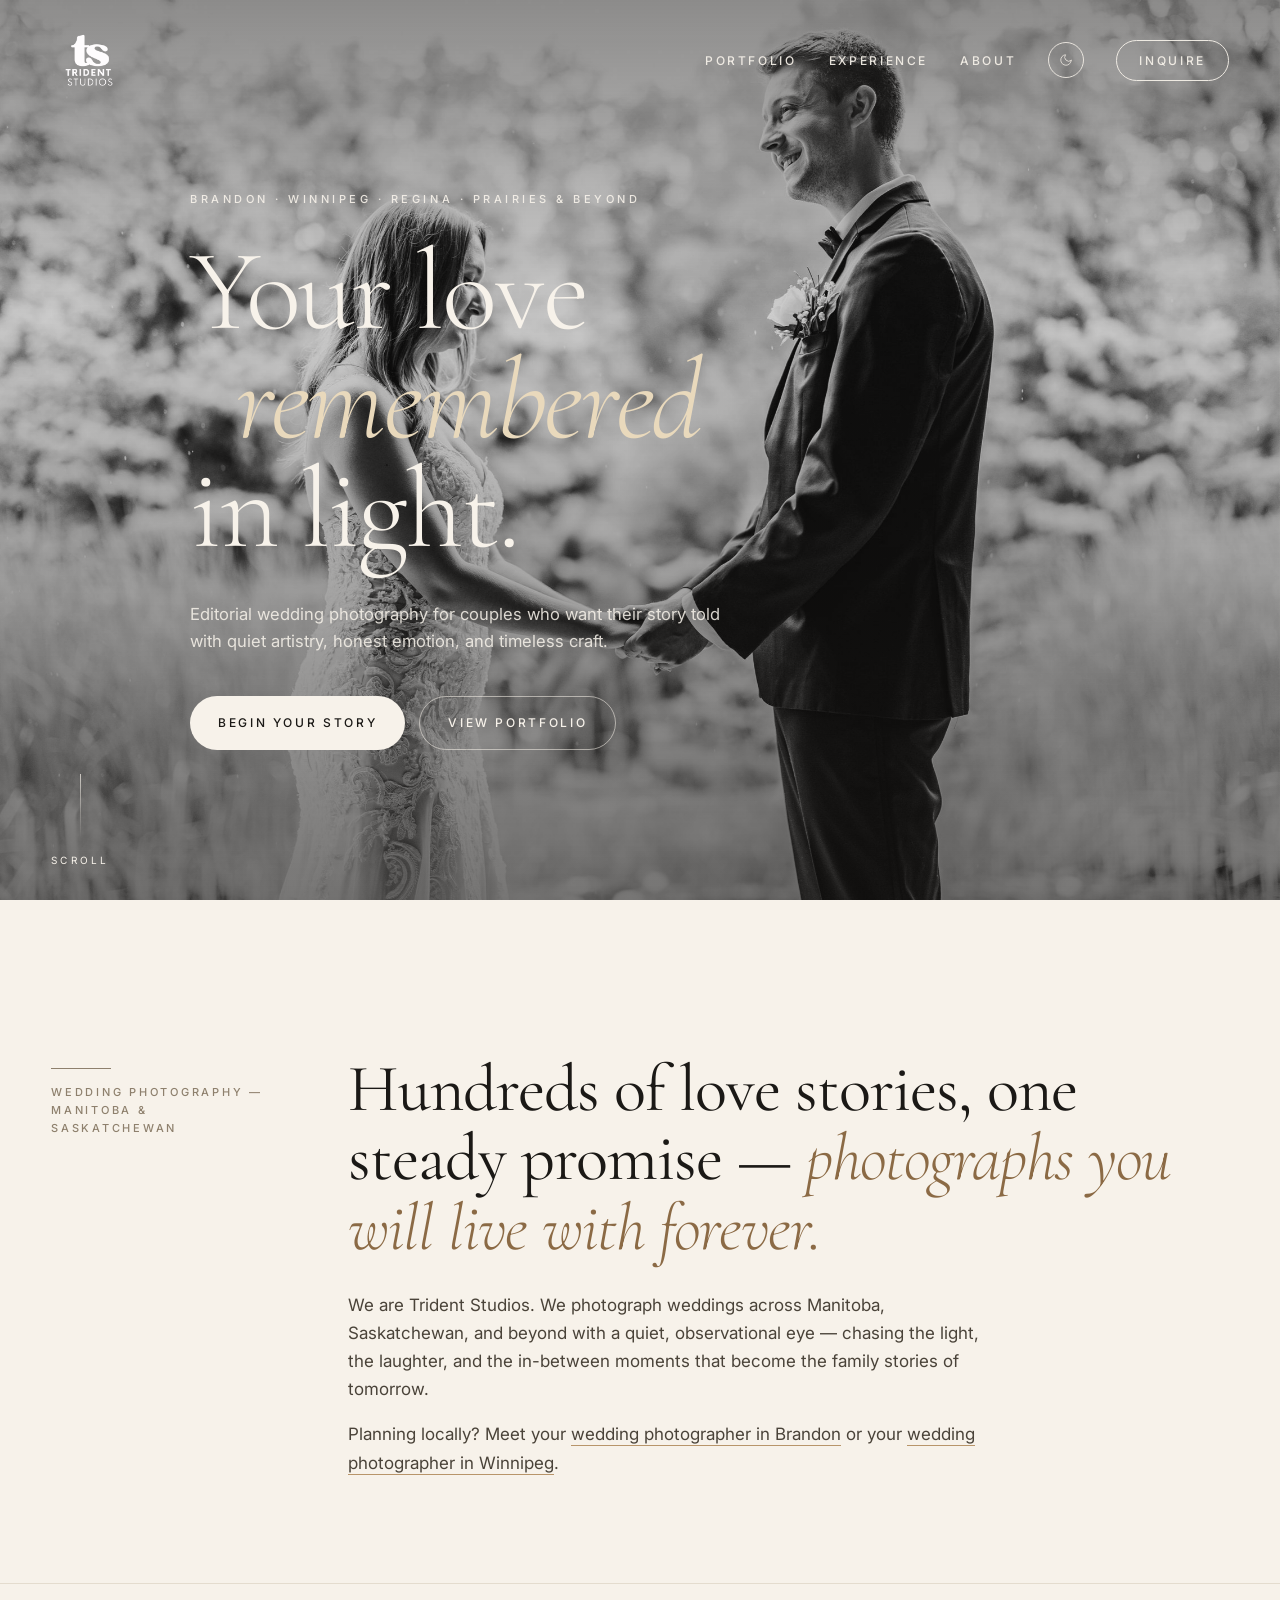
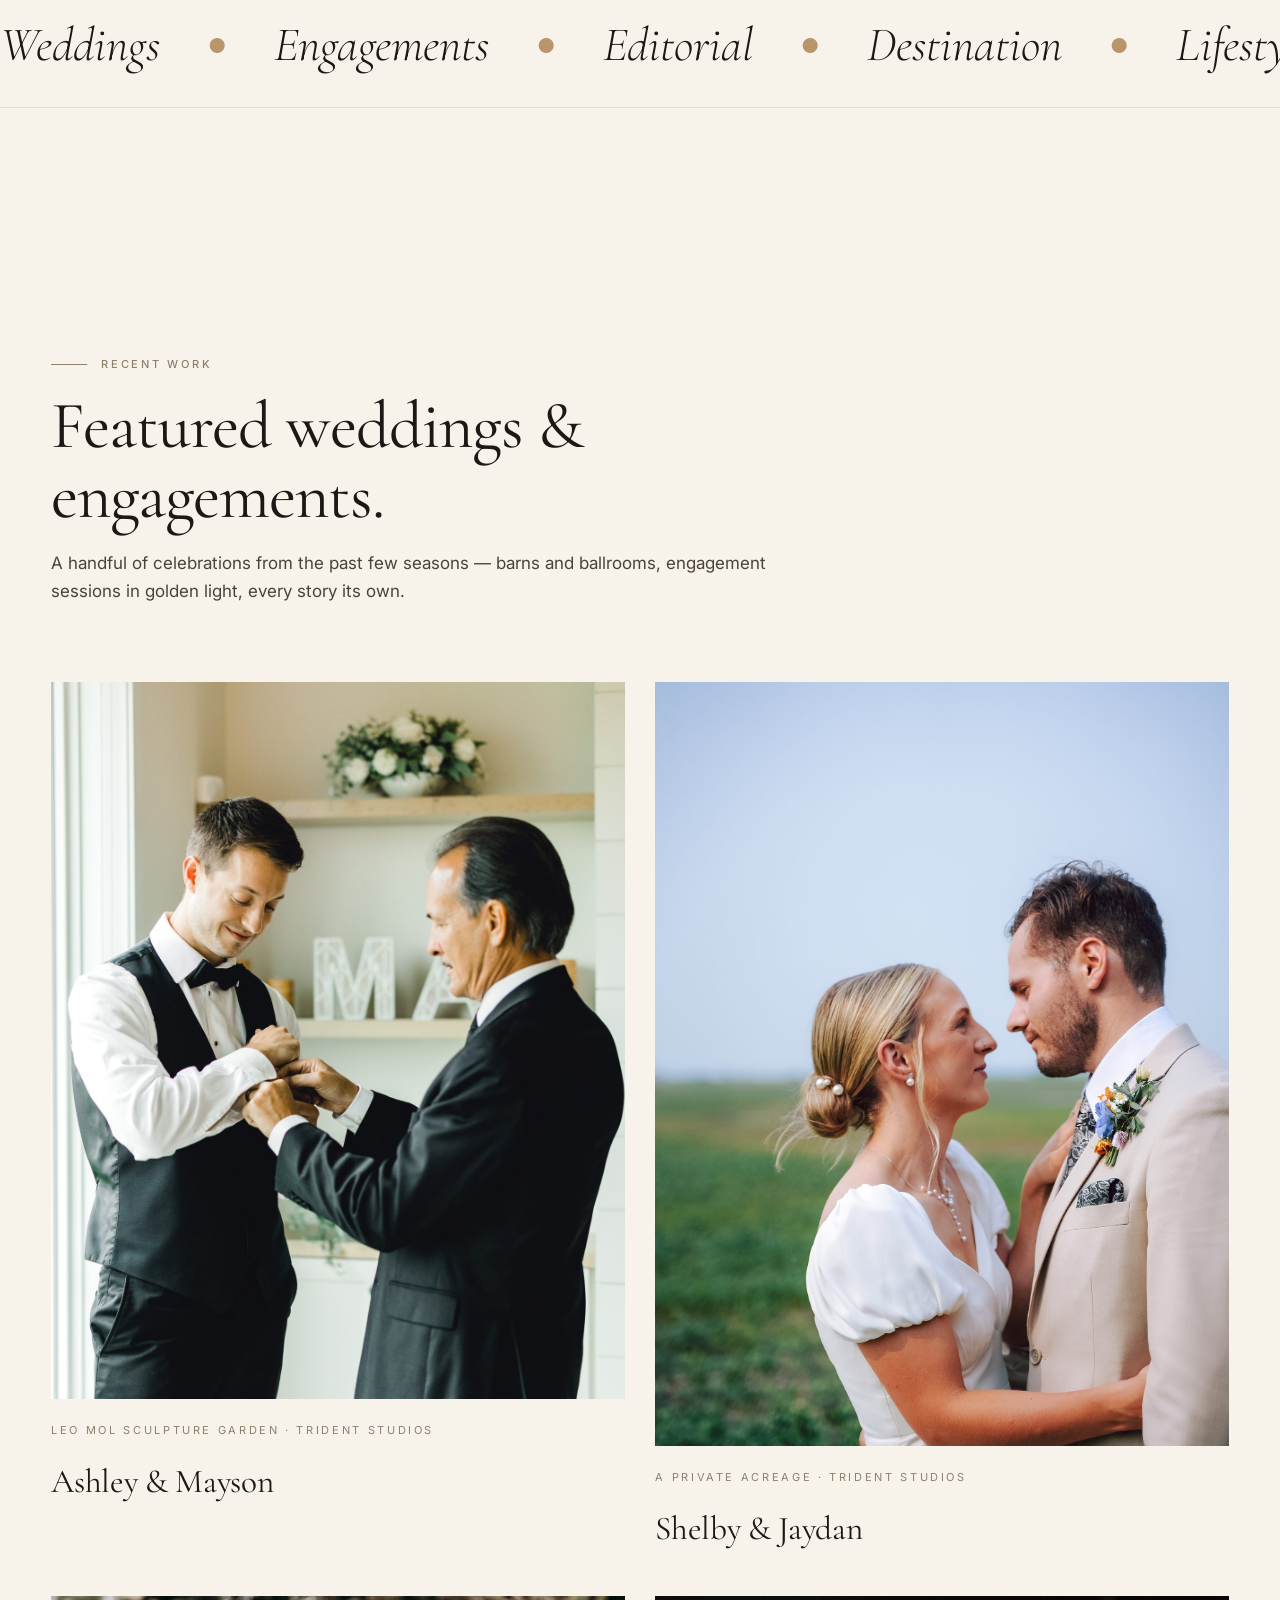
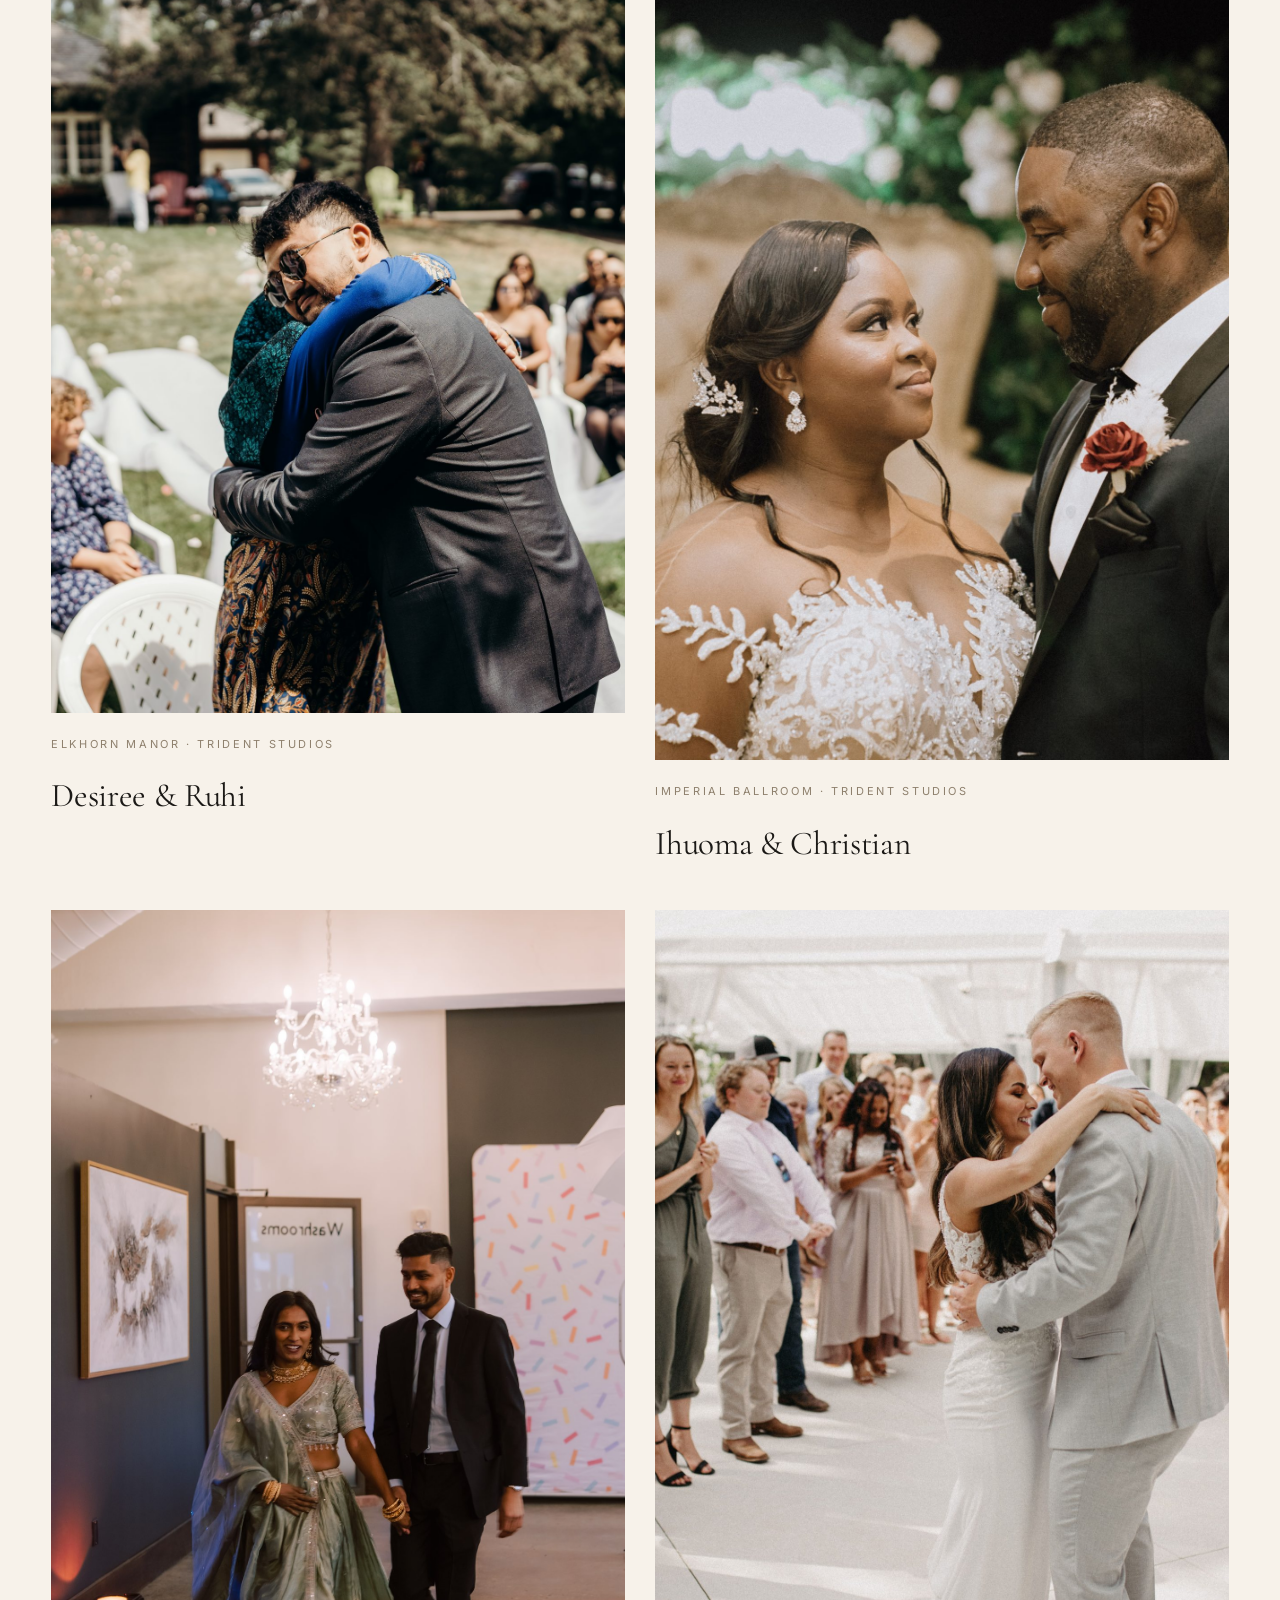
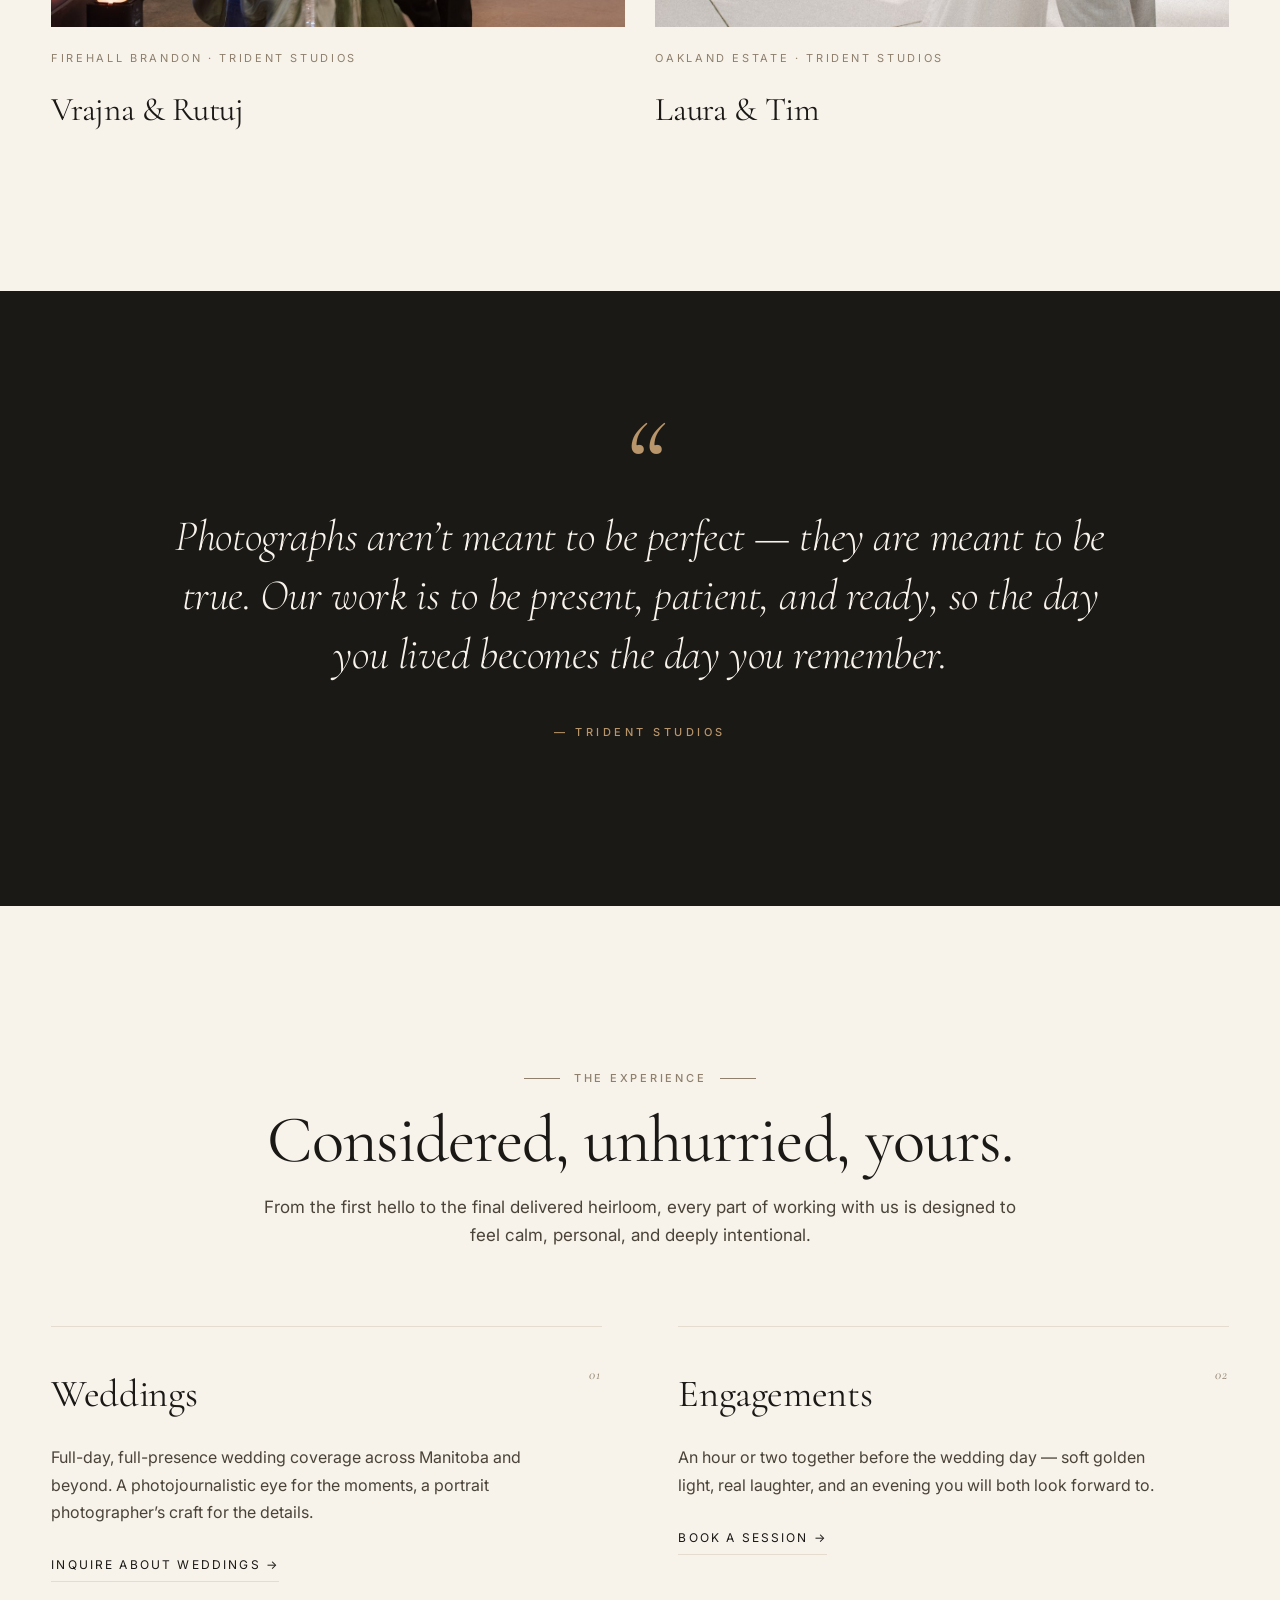
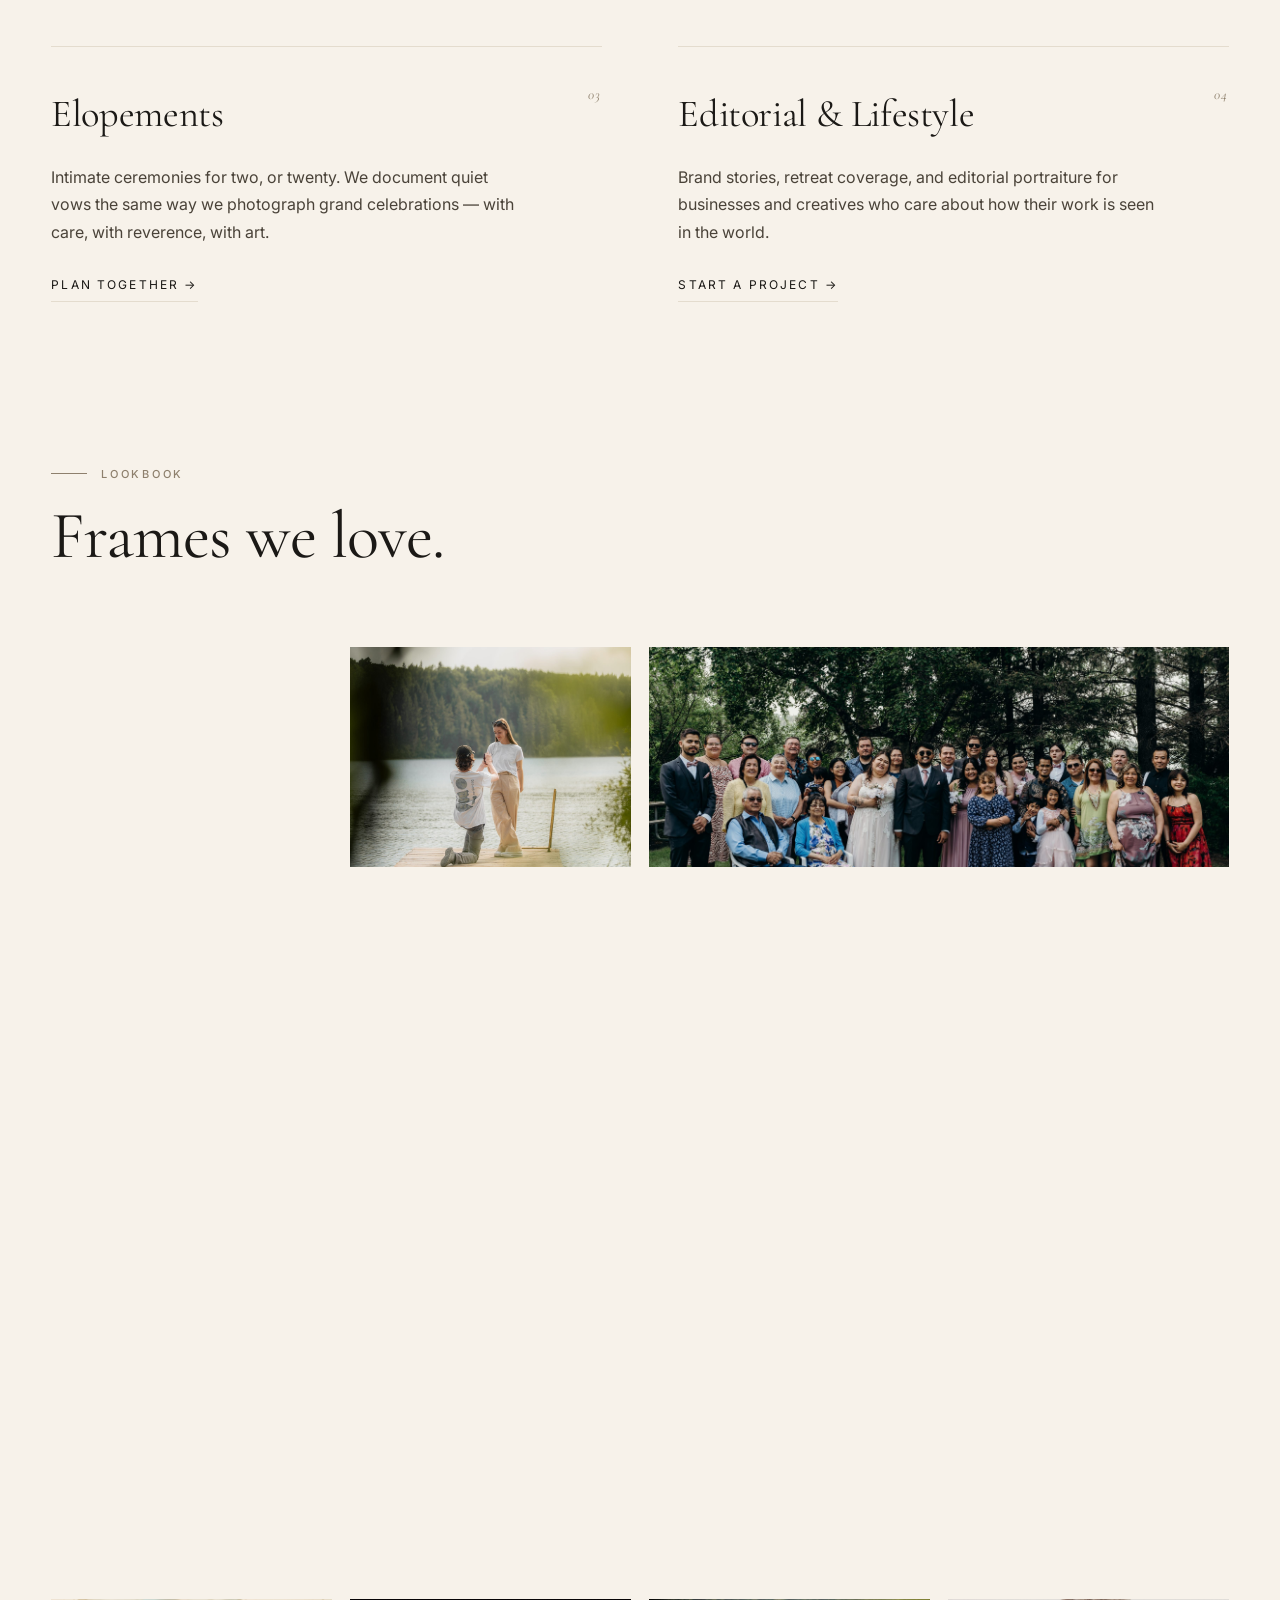
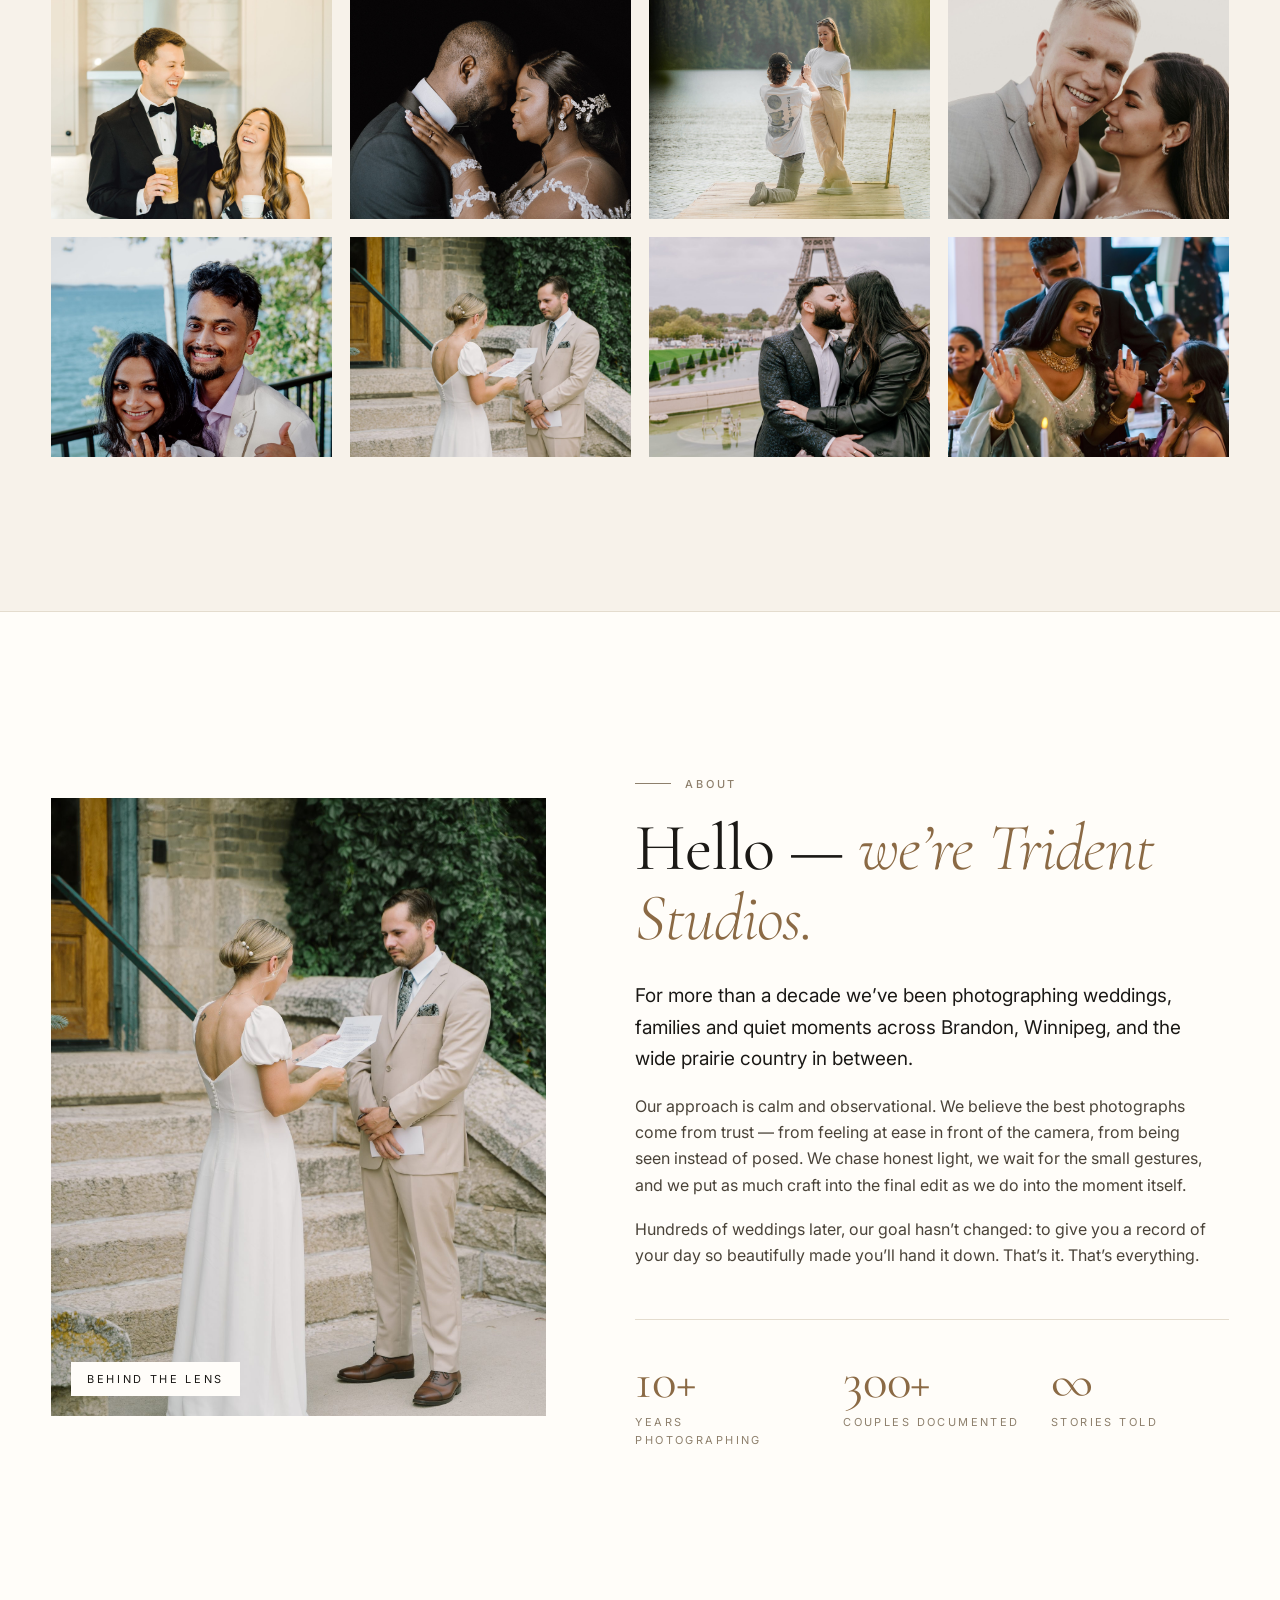
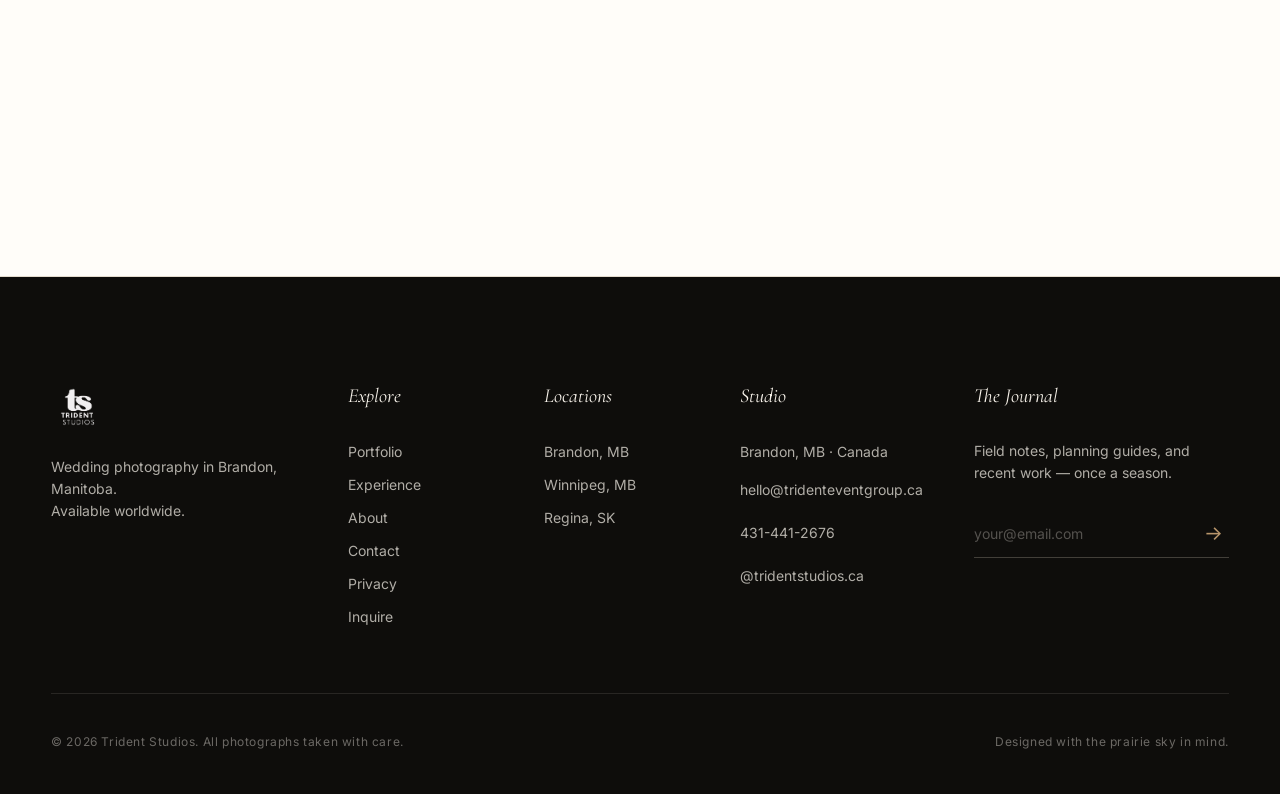
==== commit 45ad84cc: "City pages: Brandon + Winnipeg answer blocks, packages tables, venues, local notes - Brandon: title/" ====
--- a/index.html
+++ b/index.html
@@ -245,6 +245,10 @@
           observational eye &mdash; chasing the light, the laughter, and the in-between moments that become the family
           stories of tomorrow.
         </p>
+        <p class="muted">
+          Planning locally? Meet your <a href="/brandon/">wedding photographer in Brandon</a> or your
+          <a href="/winnipeg/">wedding photographer in Winnipeg</a>.
+        </p>
       </div>
     </div>
 
--- a/styles.css
+++ b/styles.css
@@ -1089,3 +1089,95 @@
 @media (prefers-reduced-motion: reduce) {
   .lightbox, .lightbox__img { animation: none; }
 }
+
+/* ── CITY PAGES: answer, in-short list, packages table, venues, local notes ── */
+.city-answer { padding: clamp(72px, 9vw, 128px) 0 clamp(48px, 6vw, 80px); }
+.city-answer__grid { display: grid; grid-template-columns: 220px 1fr; gap: clamp(40px, 6vw, 100px); align-items: start; }
+.city-answer__lead {
+  font-family: var(--serif);
+  font-size: clamp(22px, 2.3vw, 29px);
+  line-height: 1.45;
+  color: var(--ink);
+  margin: 0 0 clamp(36px, 4vw, 52px);
+  max-width: 880px;
+}
+.city-answer__lead a, .city-prose a, .city-local__travel a, .city-table__note a, .faq__item p a, .contact__intro a {
+  border-bottom: 1px solid var(--gold);
+  padding-bottom: 1px;
+  transition: color 0.3s var(--ease);
+}
+.city-answer__lead a:hover, .city-prose a:hover, .city-table__note a:hover, .faq__item p a:hover { color: var(--gold-deep); }
+.city-short h2 { font-family: var(--serif); font-size: clamp(24px, 2.4vw, 30px); font-weight: 400; margin: 0 0 10px; }
+.city-short ul { list-style: none; margin: 0; padding: 0; max-width: 880px; }
+.city-short li {
+  display: grid;
+  grid-template-columns: 180px 1fr;
+  gap: 8px 28px;
+  padding: 15px 0;
+  border-top: 1px solid var(--line);
+  font-size: 16px;
+  line-height: 1.6;
+  color: var(--ink-soft);
+}
+.city-short li strong { color: var(--ink); font-weight: 500; }
+
+.city-packages { padding: calc(var(--section-y) - 30px) 0 var(--section-y); }
+.city-packages .h-display { max-width: 820px; margin: 0 0 18px; }
+.city-packages__intro { max-width: 700px; color: var(--ink-soft); font-size: 17px; line-height: 1.7; margin: 0 0 clamp(36px, 4vw, 56px); }
+.city-table-wrap { overflow-x: auto; -webkit-overflow-scrolling: touch; }
+.city-table { width: 100%; min-width: 720px; border-collapse: collapse; font-size: 15px; line-height: 1.6; }
+.city-table th, .city-table td { text-align: left; vertical-align: top; padding: 20px 24px 20px 0; border-bottom: 1px solid var(--line); }
+.city-table thead th {
+  font-size: 12px;
+  letter-spacing: 0.12em;
+  text-transform: uppercase;
+  color: var(--taupe);
+  font-weight: 500;
+  padding-top: 0;
+  border-bottom: 1px solid var(--ink);
+}
+.city-table tbody th { font-family: var(--serif); font-size: 23px; font-weight: 400; color: var(--ink); width: 21%; line-height: 1.25; }
+.city-table td { color: var(--ink-soft); }
+.city-table td:last-child { color: var(--ink); white-space: nowrap; }
+.city-table__note { margin: 26px 0 0; max-width: 720px; font-size: 15px; color: var(--ink-soft); line-height: 1.7; }
+
+.city-venues { padding: var(--section-y) 0; background: var(--paper); border-top: 1px solid var(--line); border-bottom: 1px solid var(--line); }
+.city-venues .h-display { max-width: 860px; margin: 0 0 clamp(44px, 6vw, 80px); }
+.venue-lead { display: grid; grid-template-columns: 7fr 5fr; gap: clamp(32px, 5vw, 84px); align-items: end; margin: 0 0 clamp(64px, 8vw, 112px); }
+.venue-lead img { width: 100%; aspect-ratio: 3 / 2; object-fit: cover; }
+.venue-lead--portrait img { aspect-ratio: 4 / 5; object-position: 50% 40%; }
+.venue h3 { font-family: var(--serif); font-size: clamp(26px, 2.7vw, 36px); font-weight: 400; margin: 0 0 6px; letter-spacing: -0.01em; }
+.venue__where { display: block; font-size: 14px; color: var(--taupe); margin: 0 0 18px; }
+.venue p { color: var(--ink-soft); font-size: 16px; line-height: 1.75; margin: 0 0 14px; max-width: 560px; }
+.venue-row { display: grid; grid-template-columns: 340px 1fr; gap: clamp(28px, 4vw, 64px); align-items: start; padding: clamp(32px, 4vw, 48px) 0; border-top: 1px solid var(--line); }
+.venue-row--flip { grid-template-columns: 1fr 260px; }
+.venue-row--flip figure { order: 2; }
+.venue-row figure { margin: 0; }
+.venue-row img { width: 100%; aspect-ratio: 4 / 3; object-fit: cover; }
+.venue-row--flip img { aspect-ratio: 3 / 4; }
+.venue-also { margin: clamp(40px, 5vw, 64px) 0 0; padding-top: clamp(32px, 4vw, 48px); border-top: 1px solid var(--line); max-width: 860px; }
+.venue-also h3 { font-family: var(--serif); font-size: clamp(24px, 2.4vw, 30px); font-weight: 400; margin: 0 0 14px; }
+.venue-also p { color: var(--ink-soft); font-size: 16px; line-height: 1.75; margin: 0 0 14px; }
+
+.city-local { padding: var(--section-y) 0 calc(var(--section-y) - 20px); }
+.city-local__grid { display: grid; grid-template-columns: 7fr 4fr; gap: clamp(40px, 7vw, 120px); align-items: start; }
+.city-local .h-display { margin: 0 0 28px; }
+.city-prose p { color: var(--ink-soft); font-size: 17px; line-height: 1.75; margin: 0 0 18px; max-width: 680px; }
+.city-local__travel { padding-top: 10px; }
+.city-local__travel h3 { font-family: var(--serif); font-size: clamp(24px, 2.4vw, 30px); font-weight: 400; margin: 0 0 8px; }
+.city-local__travel > p { color: var(--ink-soft); font-size: 15px; line-height: 1.7; margin: 0 0 20px; }
+.travel { margin: 0; }
+.travel div { display: flex; justify-content: space-between; gap: 20px; padding: 13px 0; border-bottom: 1px solid var(--line); font-size: 16px; }
+.travel dt { color: var(--ink); }
+.travel dd { margin: 0; color: var(--ink-soft); font-variant-numeric: tabular-nums; text-align: right; }
+
+@media (max-width: 980px) {
+  .city-answer__grid, .venue-lead, .venue-row, .venue-row--flip, .city-local__grid { grid-template-columns: 1fr; }
+  .venue-row--flip figure { order: 0; }
+  .venue-row--flip img { aspect-ratio: 4 / 3; }
+  .city-short li { grid-template-columns: 1fr; gap: 2px; }
+}
+.visually-hidden { position: absolute !important; width: 1px; height: 1px; padding: 0; margin: -1px; overflow: hidden; clip: rect(0 0 0 0); white-space: nowrap; border: 0; }
+.intro__body .muted + .muted { margin-top: 16px; }
+.intro__body .muted a { border-bottom: 1px solid var(--gold); padding-bottom: 1px; }
+.intro__body .muted a:hover { color: var(--gold-deep); }
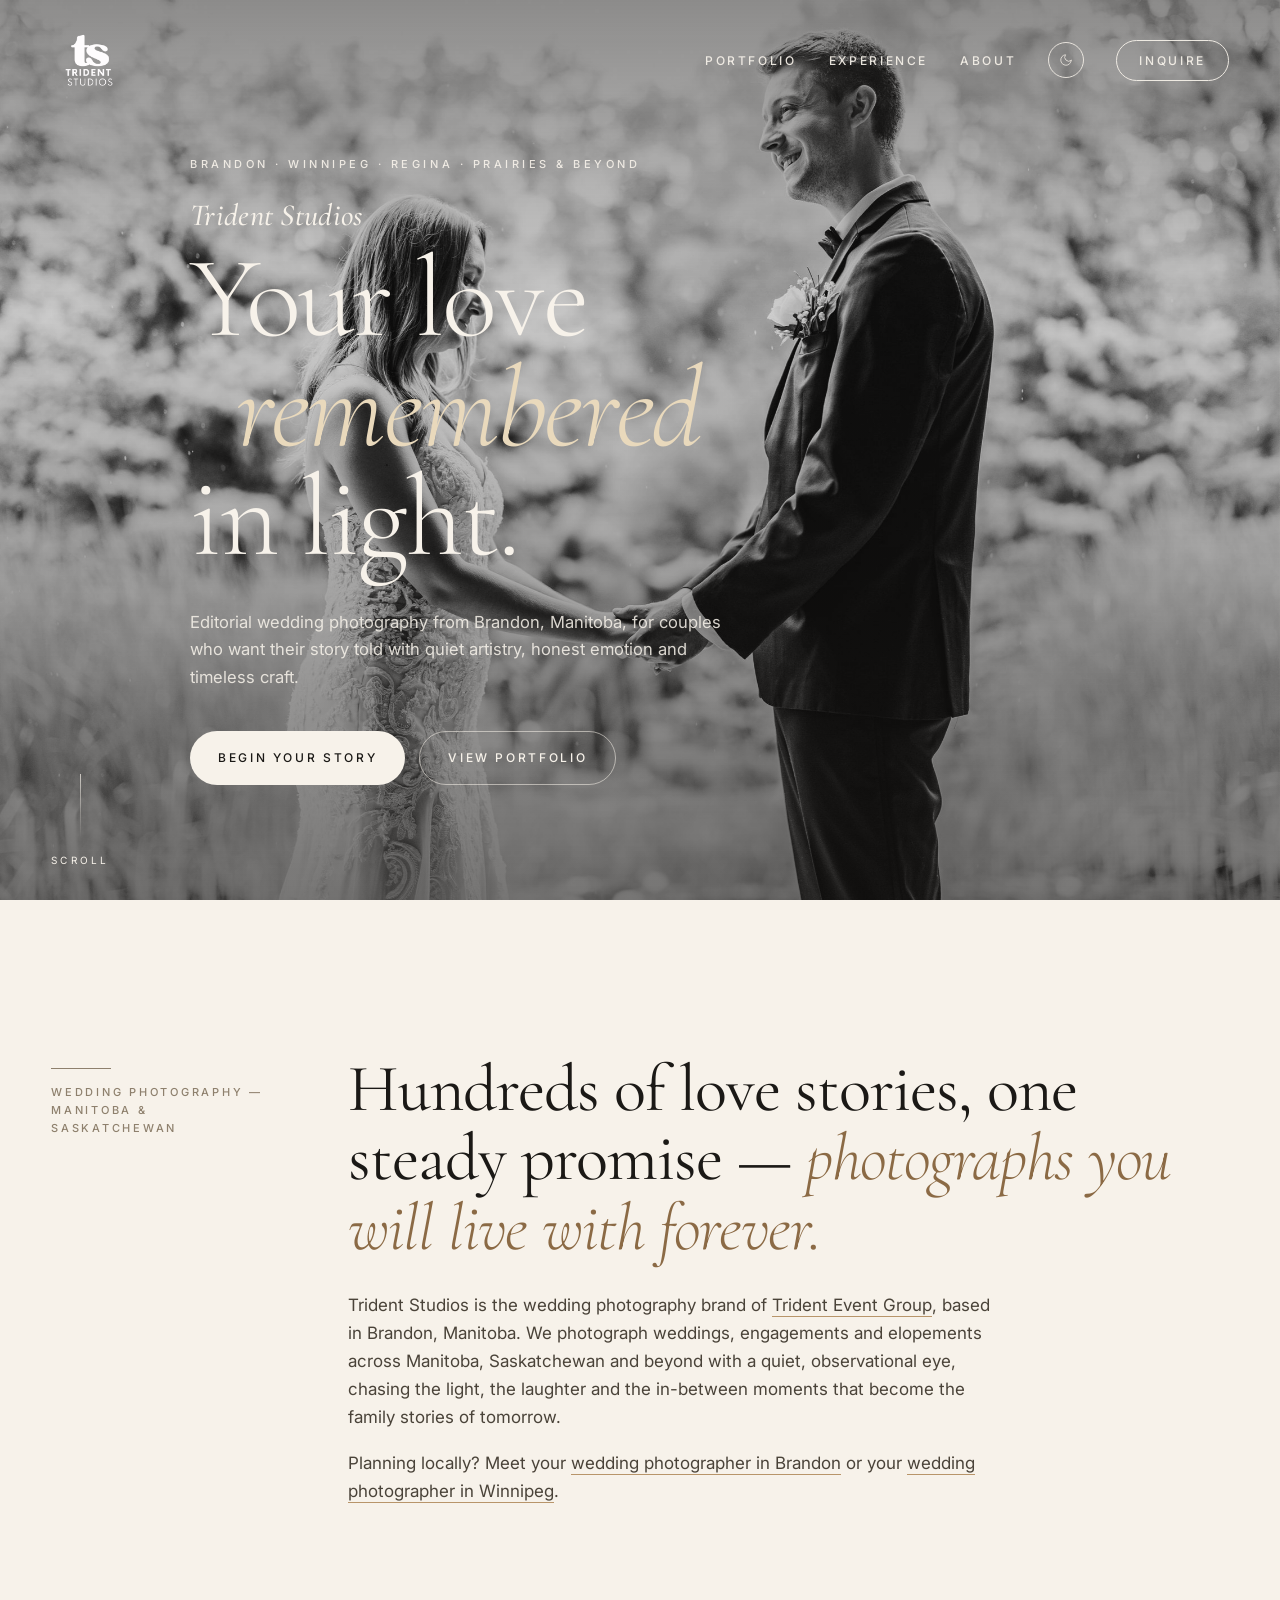
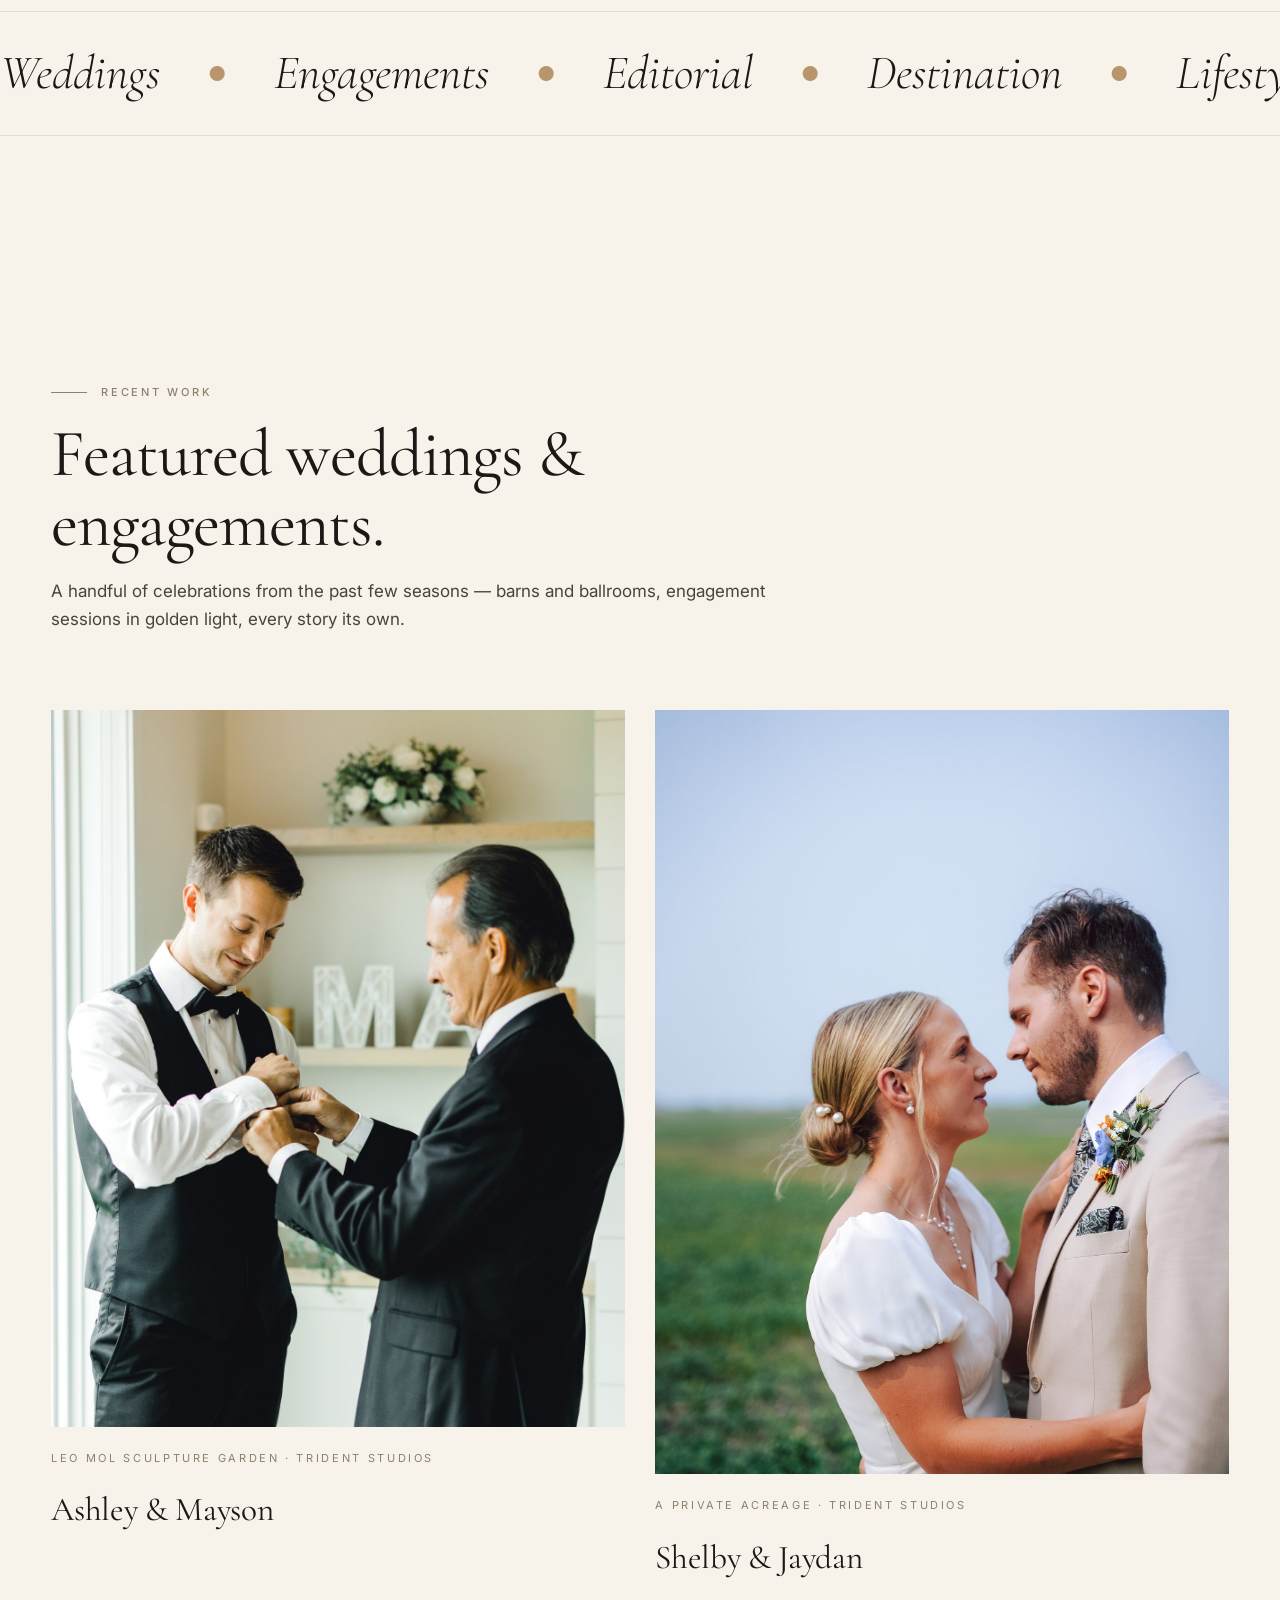
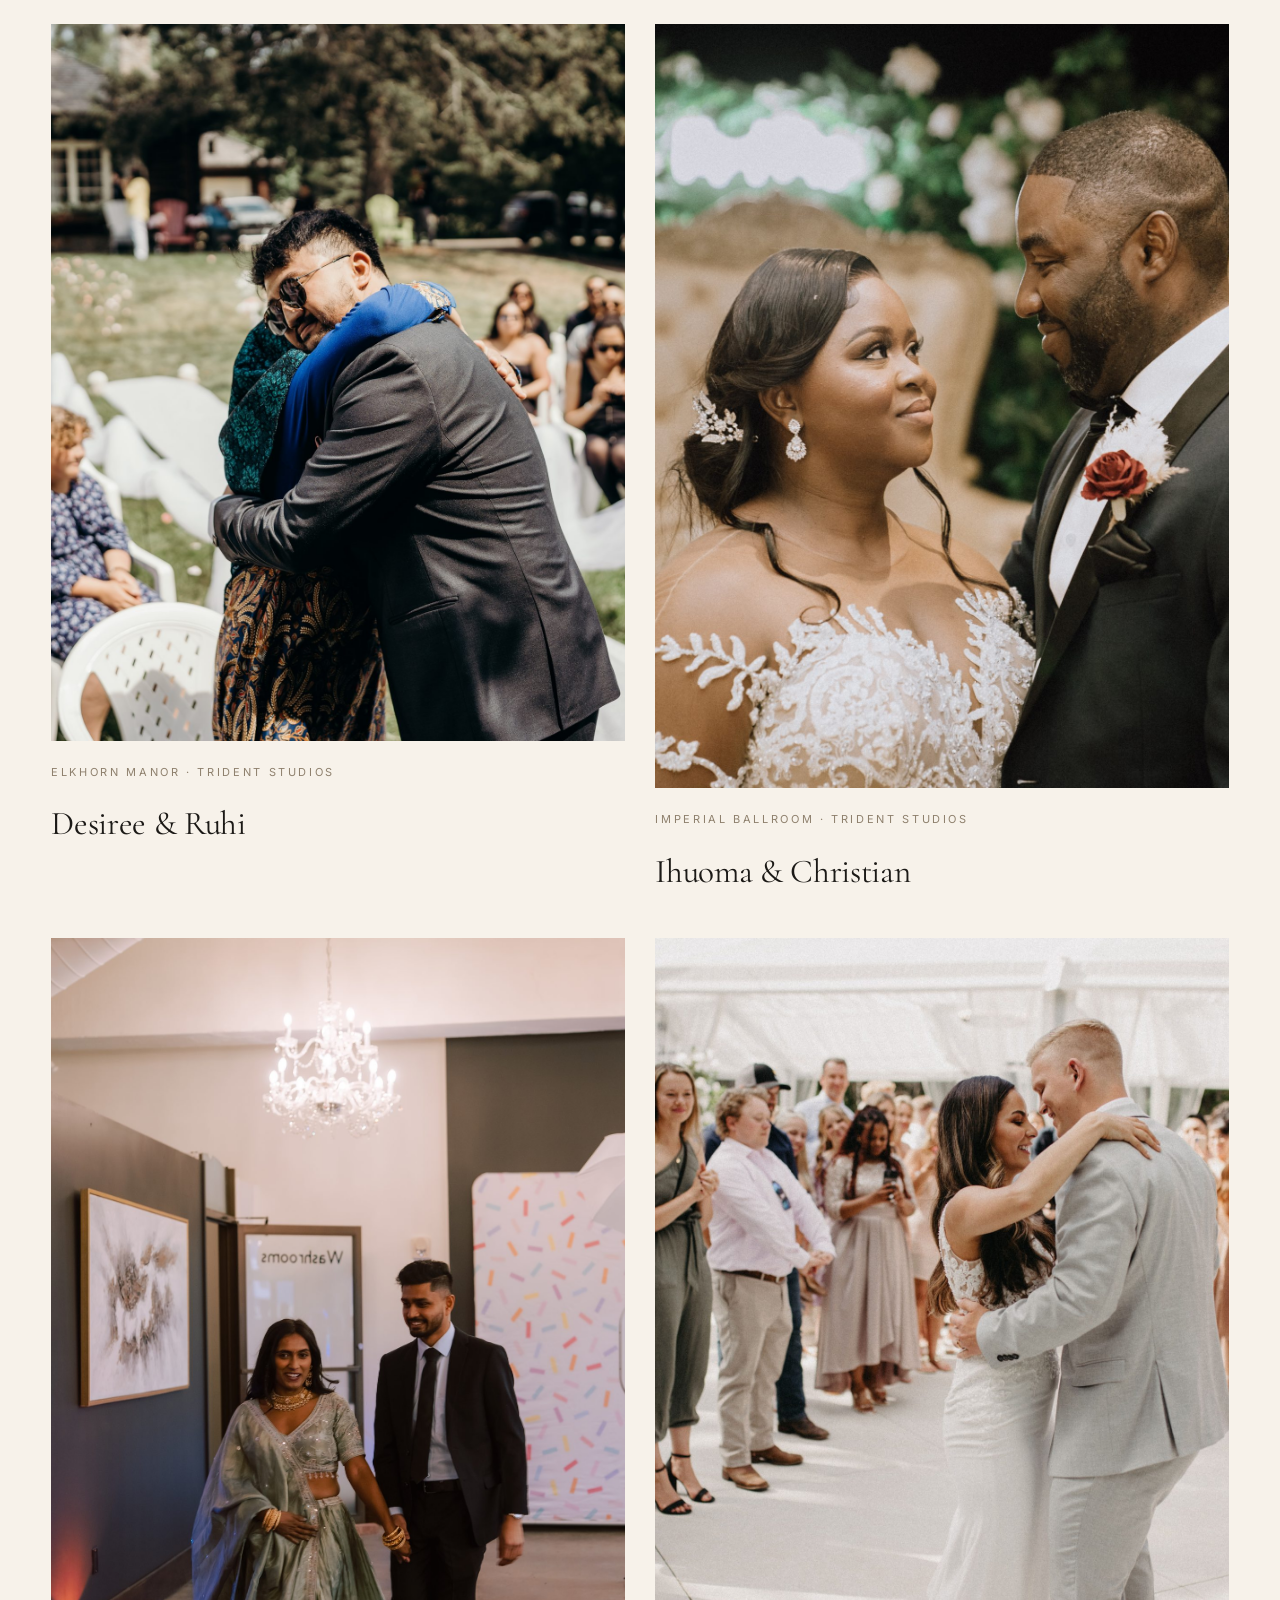
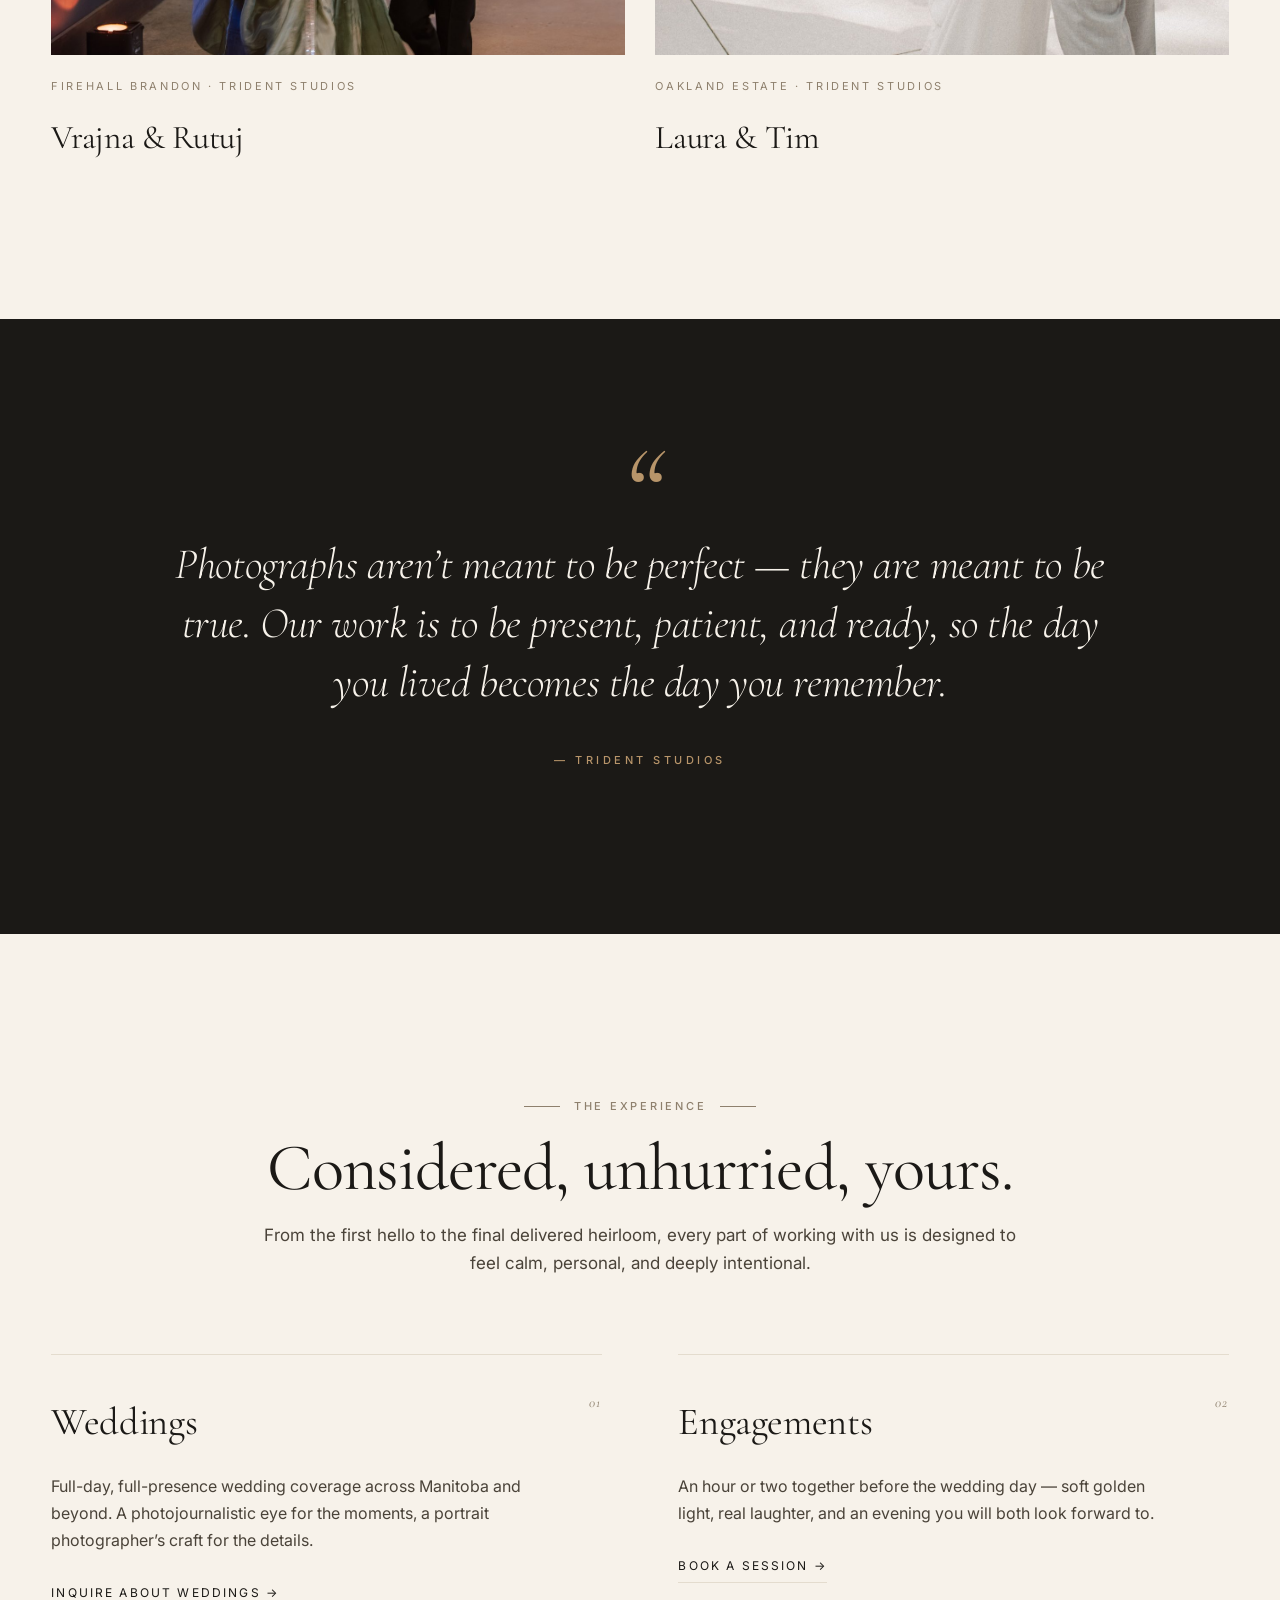
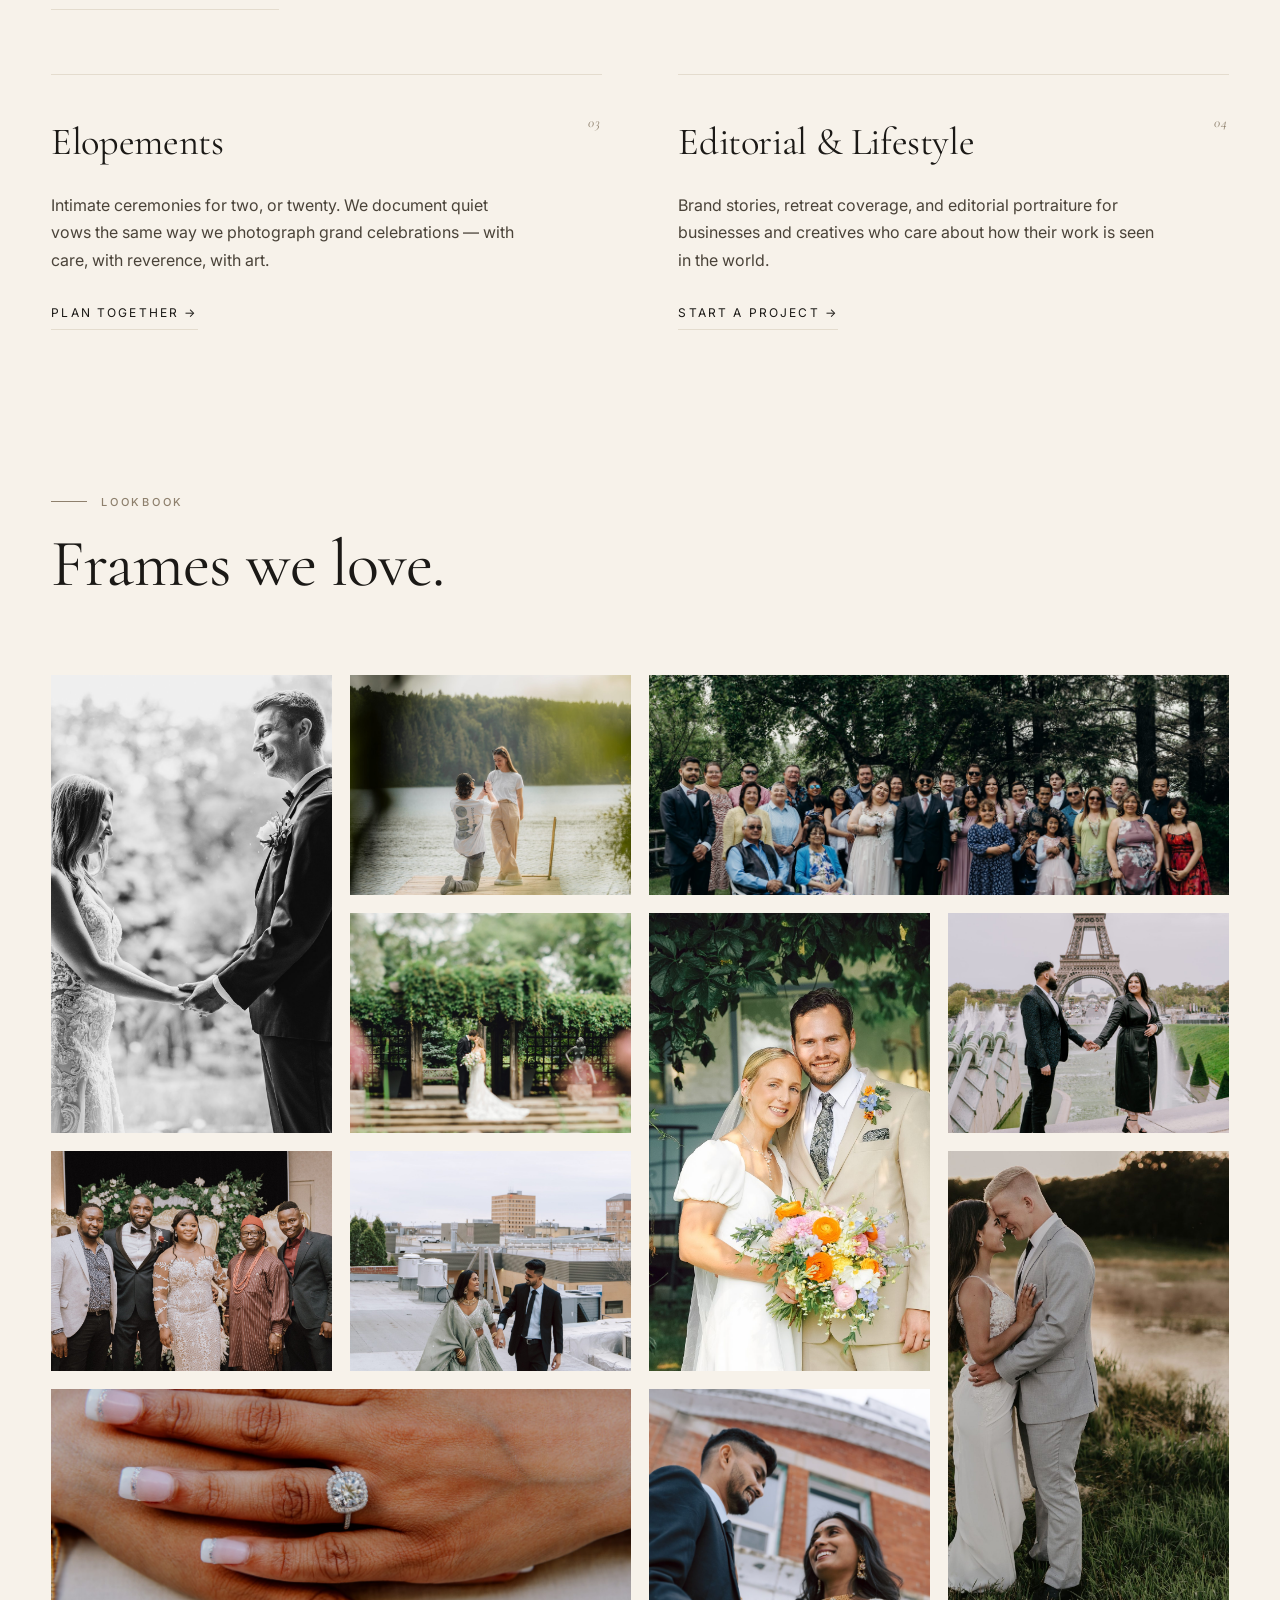
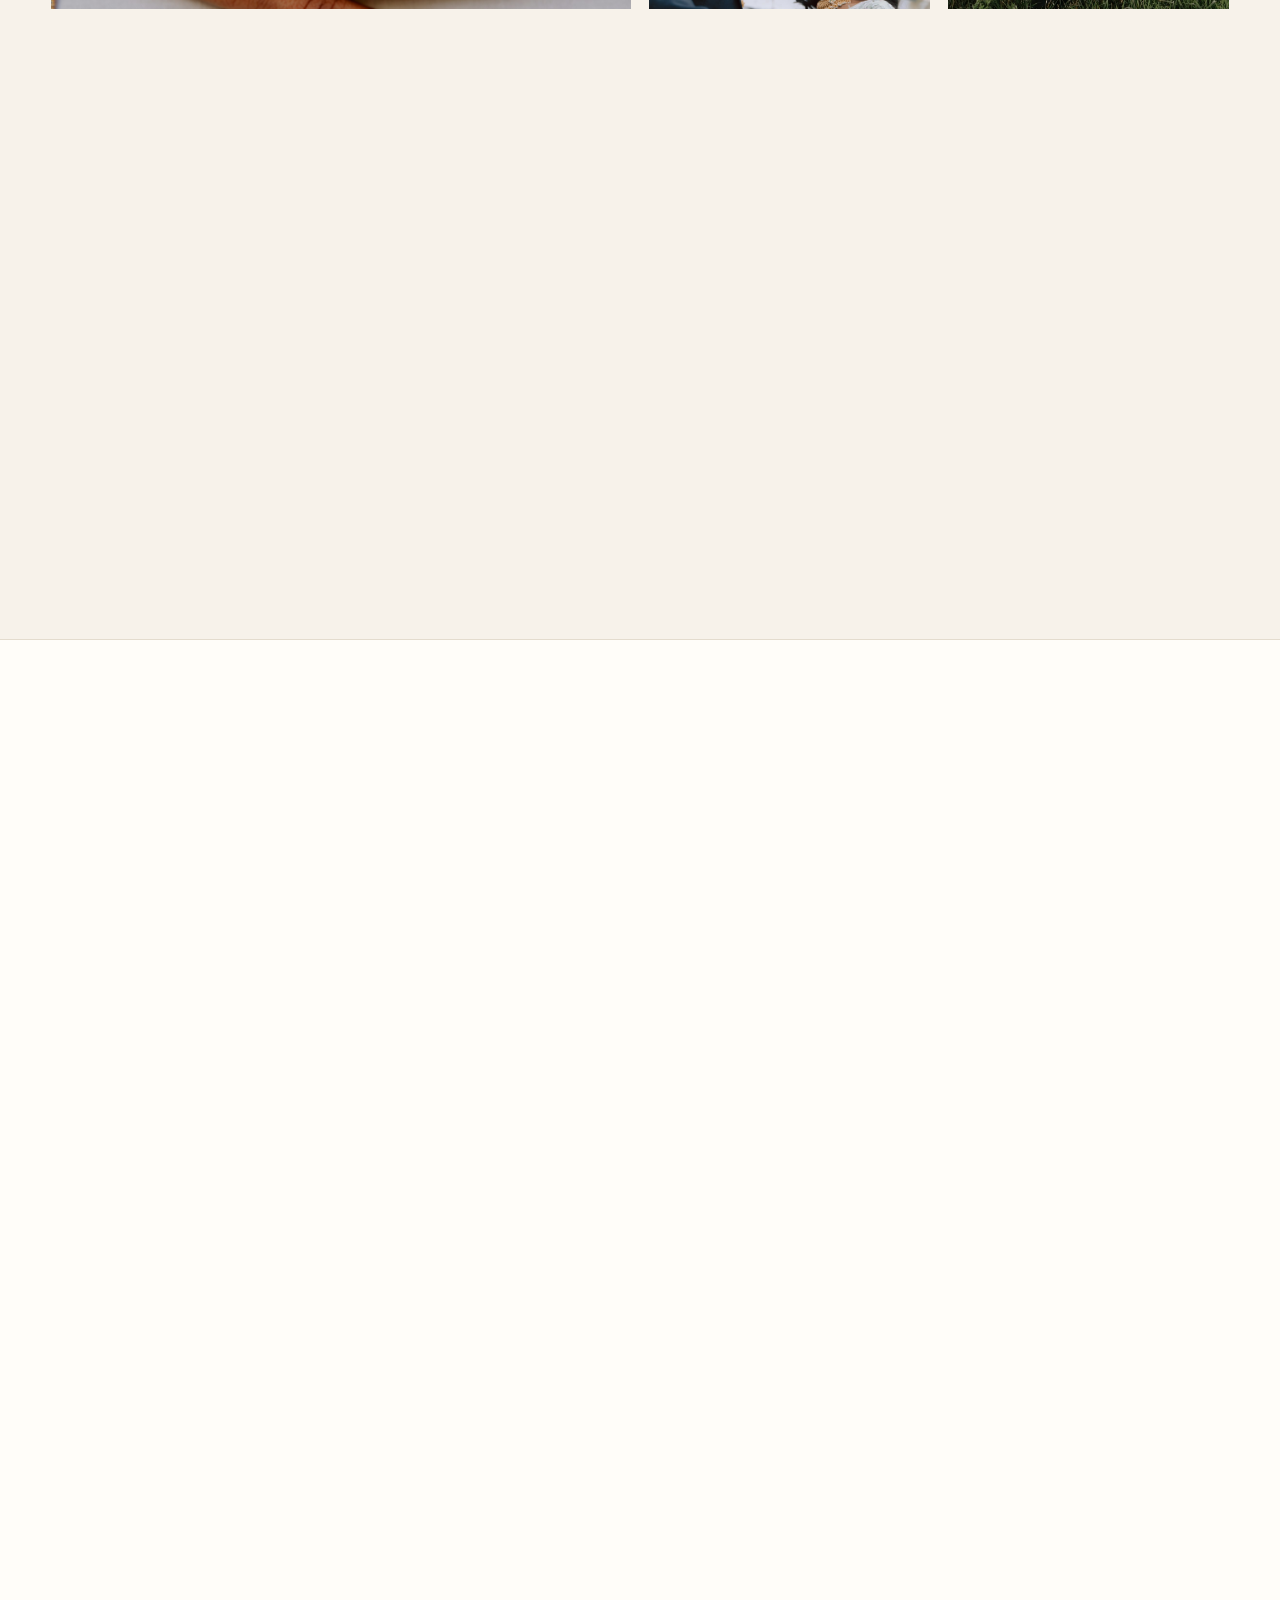
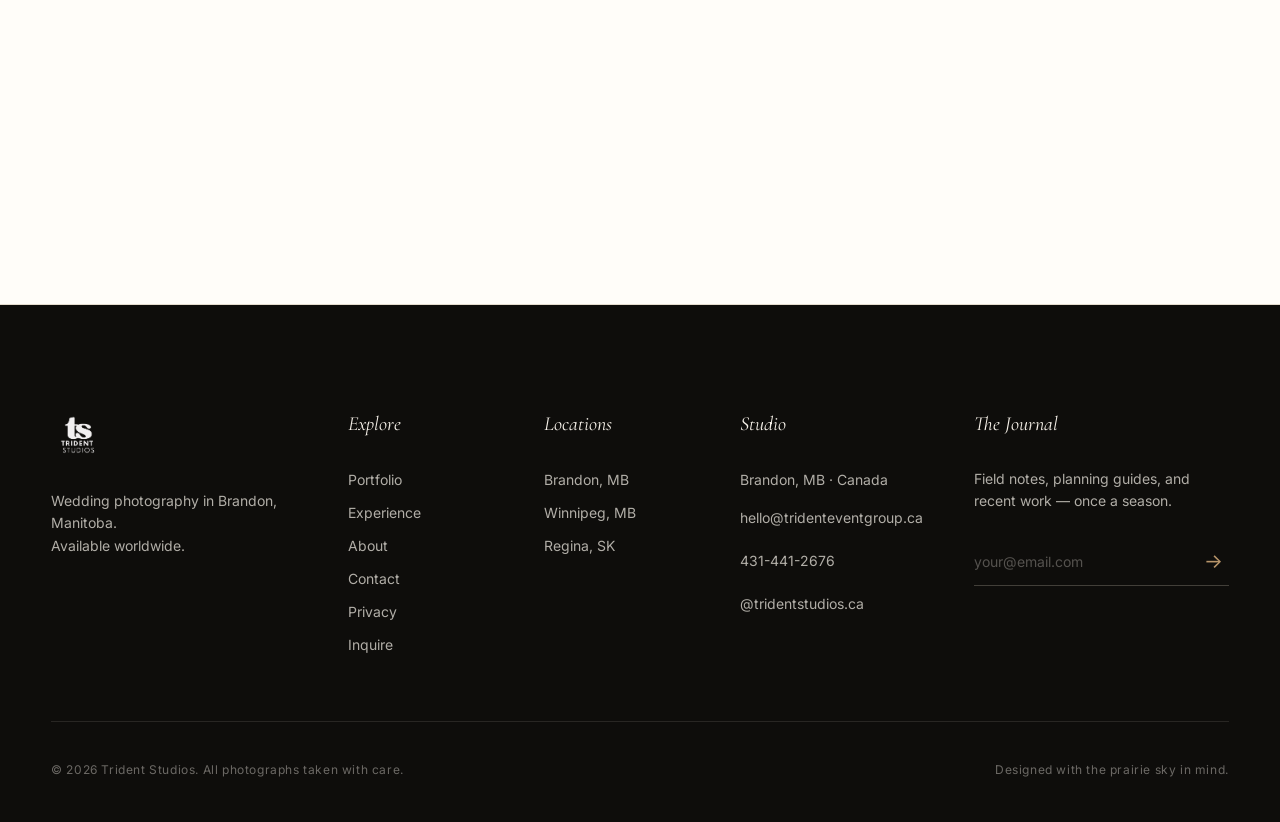
==== commit 0d141fdc: "SEO weekly 2026-11-02: hours FAQ (Brandon), second-photographer FAQ (Winnipeg), homepage owns "Tride" ====
--- a/index.html
+++ b/index.html
@@ -12,9 +12,9 @@
     gtag('js', new Date());
     gtag('config', 'G-PS0XZJ48X1');
   </script>
-  <title>Trident Studios — Wedding Photography in Brandon, Winnipeg & Regina</title>
+  <title>Trident Studios | Wedding Photography in Brandon & Winnipeg</title>
   <meta name="description"
-    content="Trident Studios captures timeless, cinematic wedding photography across Brandon, Winnipeg, Regina, and all of Manitoba & Saskatchewan. Premier wedding, engagement, and lifestyle photography." />
+    content="Trident Studios is a Brandon, Manitoba wedding photography studio for weddings, engagements and elopements in Winnipeg, Regina and across the prairies." />
   <meta name="keywords"
     content="wedding photographer Brandon, wedding photographer Winnipeg, wedding photographer Regina, Manitoba wedding photography, Saskatchewan wedding photography, engagement photography, elopement photographer" />
   <meta name="robots" content="index, follow, max-image-preview:large" />
@@ -30,7 +30,7 @@
   <!-- Open Graph -->
   <meta property="og:type" content="website" />
   <meta property="og:site_name" content="Trident Studios" />
-  <meta property="og:title" content="Trident Studios — Wedding Photography in Brandon, Winnipeg & Regina" />
+  <meta property="og:title" content="Trident Studios | Wedding Photography in Brandon & Winnipeg" />
   <meta property="og:description"
     content="Editorial wedding photography across Brandon, Winnipeg, Regina, and the prairies. Timeless, cinematic, honest." />
   <meta property="og:url" content="https://www.tridentstudios.ca/" />
@@ -43,7 +43,7 @@
 
   <!-- Twitter -->
   <meta name="twitter:card" content="summary_large_image" />
-  <meta name="twitter:title" content="Trident Studios — Wedding Photography in Brandon, Winnipeg & Regina" />
+  <meta name="twitter:title" content="Trident Studios | Wedding Photography in Brandon & Winnipeg" />
   <meta name="twitter:description"
     content="Editorial wedding photography across Brandon, Winnipeg, Regina, and the prairies." />
   <meta name="twitter:image"
@@ -56,6 +56,7 @@
     "@type": ["Organization", "LocalBusiness", "PhotographyBusiness"],
     "@id": "https://www.tridentstudios.ca/#business",
     "name": "Trident Studios",
+    "alternateName": "Trident Photography",
     "url": "https://www.tridentstudios.ca/",
     "logo": "https://www.tridentstudios.ca/public/Logos/tridentStudiosLogo-dark.png",
     "image": "https://www.tridentstudios.ca/public/Weddings/Ashley%20%26%20Mayson/Ashley%2BMason-WeddingHR-185.jpg",
@@ -72,6 +73,7 @@
     },
     "parentOrganization": {
       "@type": "Organization",
+      "@id": "https://tridenteventgroup.ca/#organization",
       "name": "Trident Event Group",
       "legalName": "Trident Event Group Inc.",
       "url": "https://www.tridenteventgroup.ca"
@@ -107,6 +109,17 @@
   <script type="application/ld+json">
   {
     "@context": "https://schema.org",
+    "@type": "WebSite",
+    "@id": "https://www.tridentstudios.ca/#website",
+    "name": "Trident Studios",
+    "url": "https://www.tridentstudios.ca/",
+    "inLanguage": "en-CA",
+    "publisher": { "@id": "https://www.tridentstudios.ca/#business" }
+  }
+  </script>
+  <script type="application/ld+json">
+  {
+    "@context": "https://schema.org",
     "@type": "FAQPage",
     "mainEntity": [
       {
@@ -208,13 +221,16 @@
     <div class="hero__content">
       <p class="hero__eyebrow" data-geo-eyebrow>Brandon · Winnipeg · Regina · Prairies &amp; Beyond</p>
       <h1 class="hero__title">
-        <span class="line">Your love</span>
-        <span class="line line--italic">remembered</span>
-        <span class="line">in light.</span>
+        <span class="hero__brand">Trident Studios</span>
+        <span class="hero__tagline">
+          <span class="line">Your love</span>
+          <span class="line line--italic">remembered</span>
+          <span class="line">in light.</span>
+        </span>
       </h1>
       <p class="hero__sub">
-        Editorial wedding photography for couples who want their story told with quiet artistry, honest emotion, and
-        timeless craft.
+        Editorial wedding photography from Brandon, Manitoba, for couples who want their story told with quiet
+        artistry, honest emotion and timeless craft.
       </p>
       <div class="hero__ctas">
         <a href="inquiry/" class="btn btn--primary">Begin your story</a>
@@ -241,8 +257,10 @@
             forever.</em>
         </h2>
         <p class="muted">
-          We are Trident Studios. We photograph weddings across Manitoba, Saskatchewan, and beyond with a quiet,
-          observational eye &mdash; chasing the light, the laughter, and the in-between moments that become the family
+          Trident Studios is the wedding photography brand of
+          <a href="https://www.tridenteventgroup.ca/">Trident Event Group</a>, based in Brandon, Manitoba. We
+          photograph weddings, engagements and elopements across Manitoba, Saskatchewan and beyond with a quiet,
+          observational eye, chasing the light, the laughter and the in-between moments that become the family
           stories of tomorrow.
         </p>
         <p class="muted">
@@ -583,7 +601,7 @@
   <footer class="footer">
     <div class="container footer__grid">
       <div class="footer__brand">
-        <img src="public/Logos/tridentStudiosLogo-light.png" alt="Trident Studios" />
+        <a href="/" class="footer__home"><img src="public/Logos/tridentStudiosLogo-light.png" alt="Trident Studios" /></a>
         <p class="footer__tagline">Wedding photography in Brandon, Manitoba.<br />Available worldwide.</p>
       </div>
       <nav class="footer__col" aria-label="Footer navigation">
--- a/styles.css
+++ b/styles.css
@@ -320,6 +320,18 @@
   letter-spacing: -0.02em;
   margin: 0;
 }
+.hero__brand {
+  display: block;
+  font-style: italic;
+  font-weight: 500;
+  font-size: clamp(24px, 2.4vw, 34px);
+  letter-spacing: 0.01em;
+  color: var(--always-cream);
+  margin: 0 0 14px;
+  opacity: 0;
+  animation: lineIn 1s var(--ease) 0.1s forwards;
+}
+.hero__tagline { display: block; }
 .hero__title .line {
   display: block;
   opacity: 0;
@@ -798,6 +810,7 @@
   gap: clamp(30px, 4vw, 56px);
 }
 .footer__brand { max-width: 300px; }
+.footer__home { display: inline-block; }
 .footer__brand img { height: 54px; width: auto; margin-bottom: 22px; opacity: 0.95; }
 .footer__tagline { line-height: 1.6; max-width: 280px; margin: 0; }
 .footer__col h3,
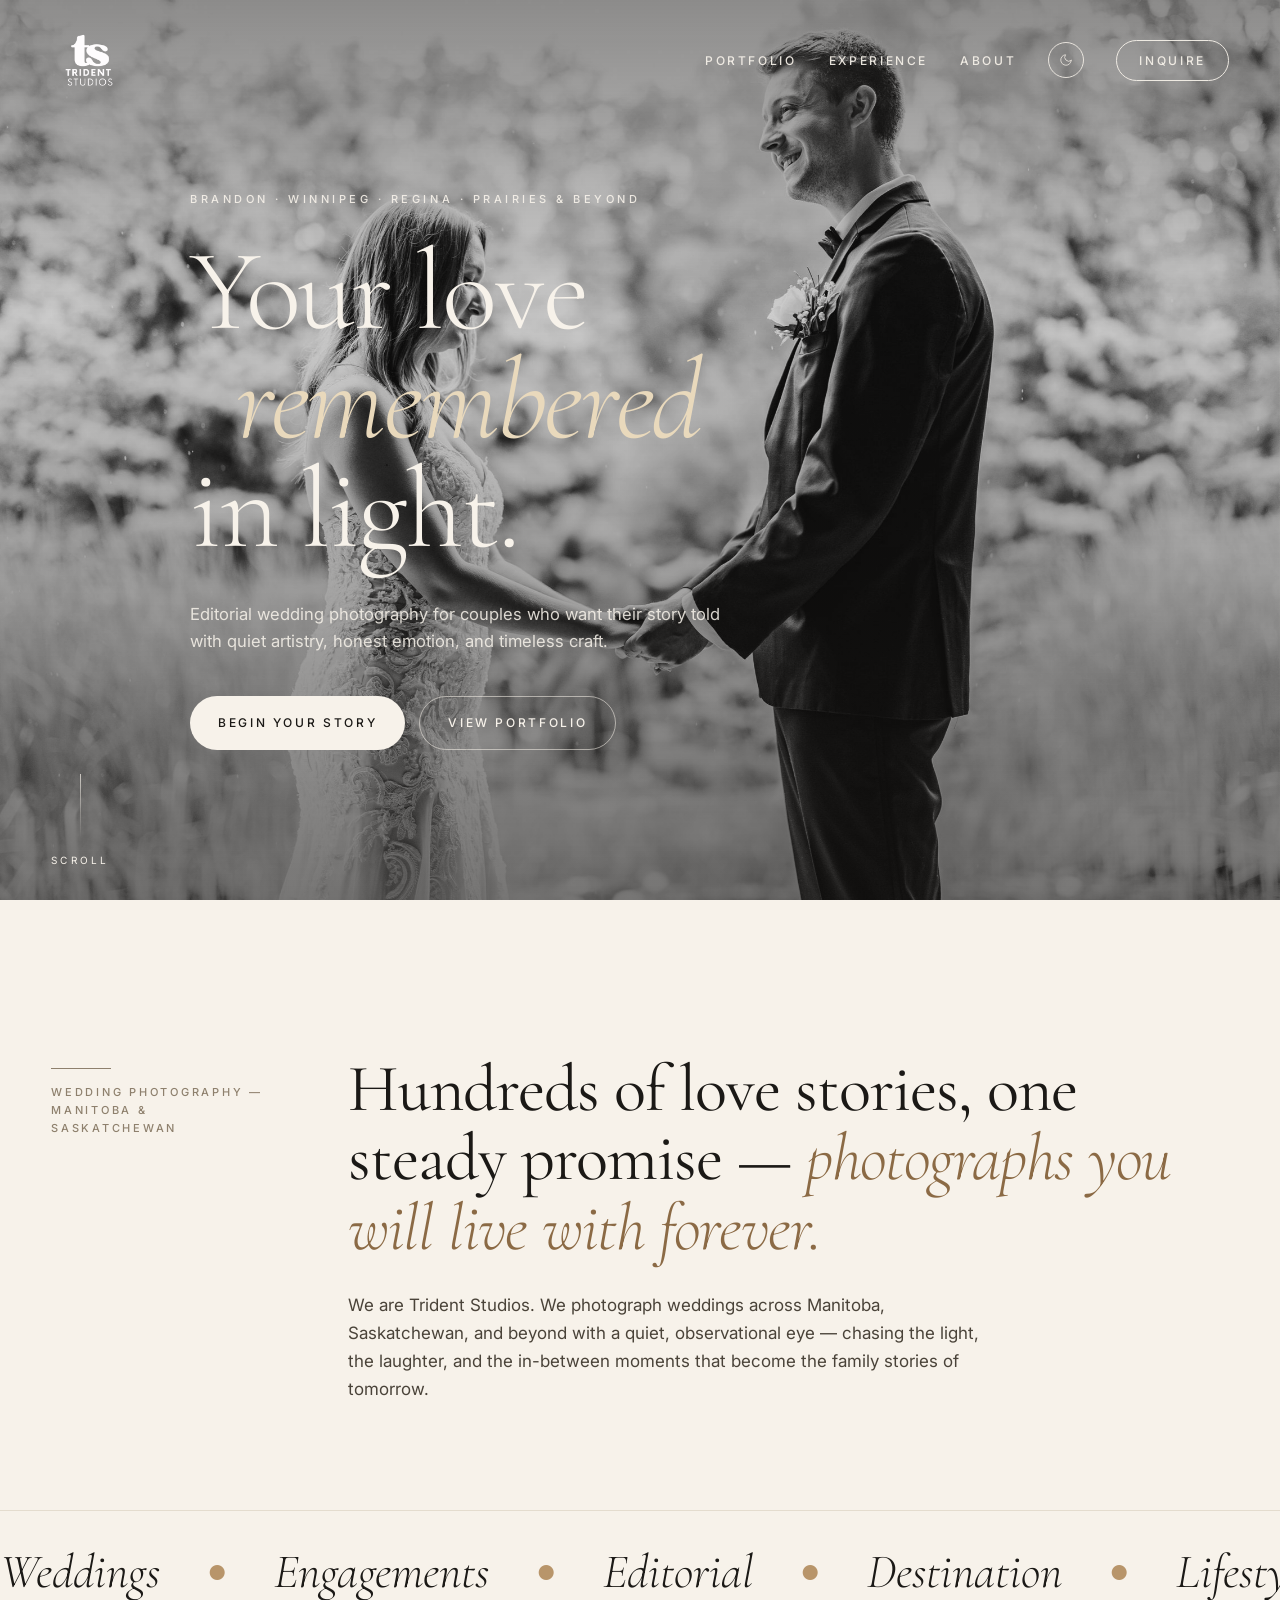
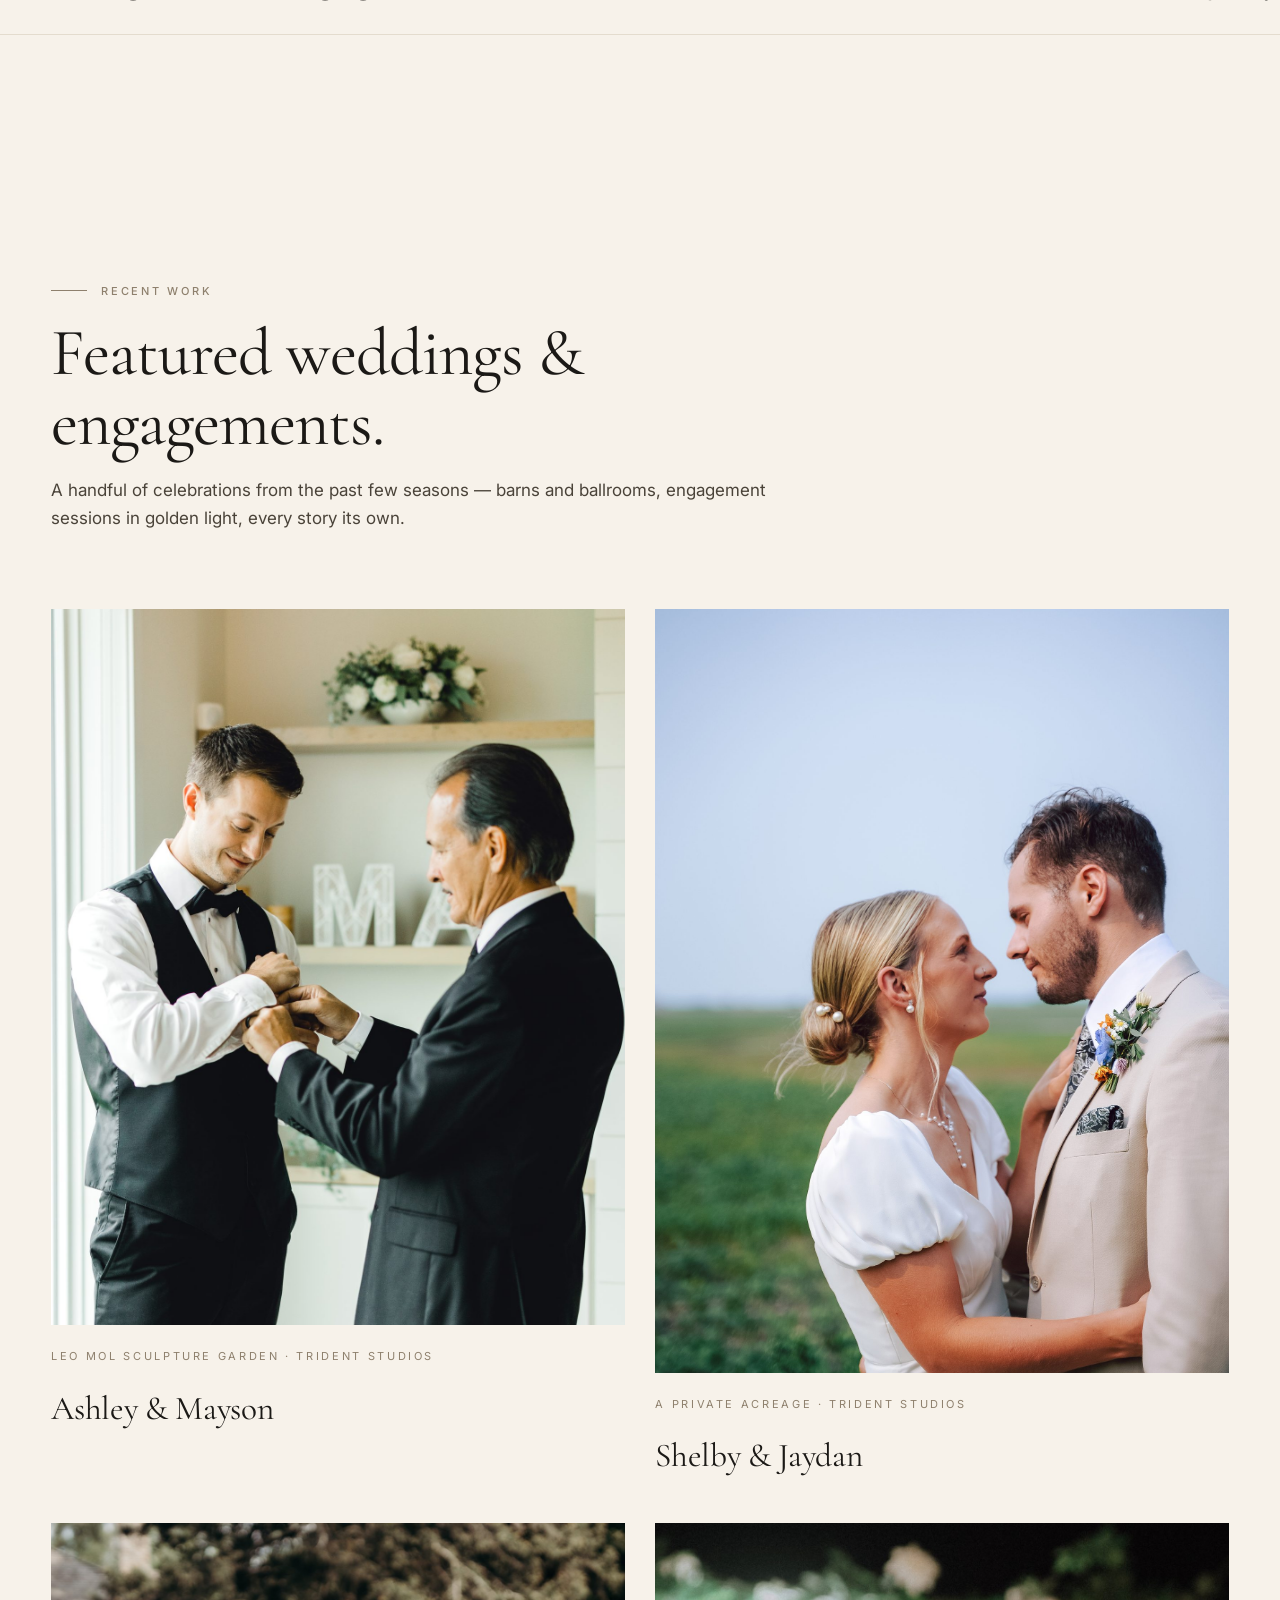
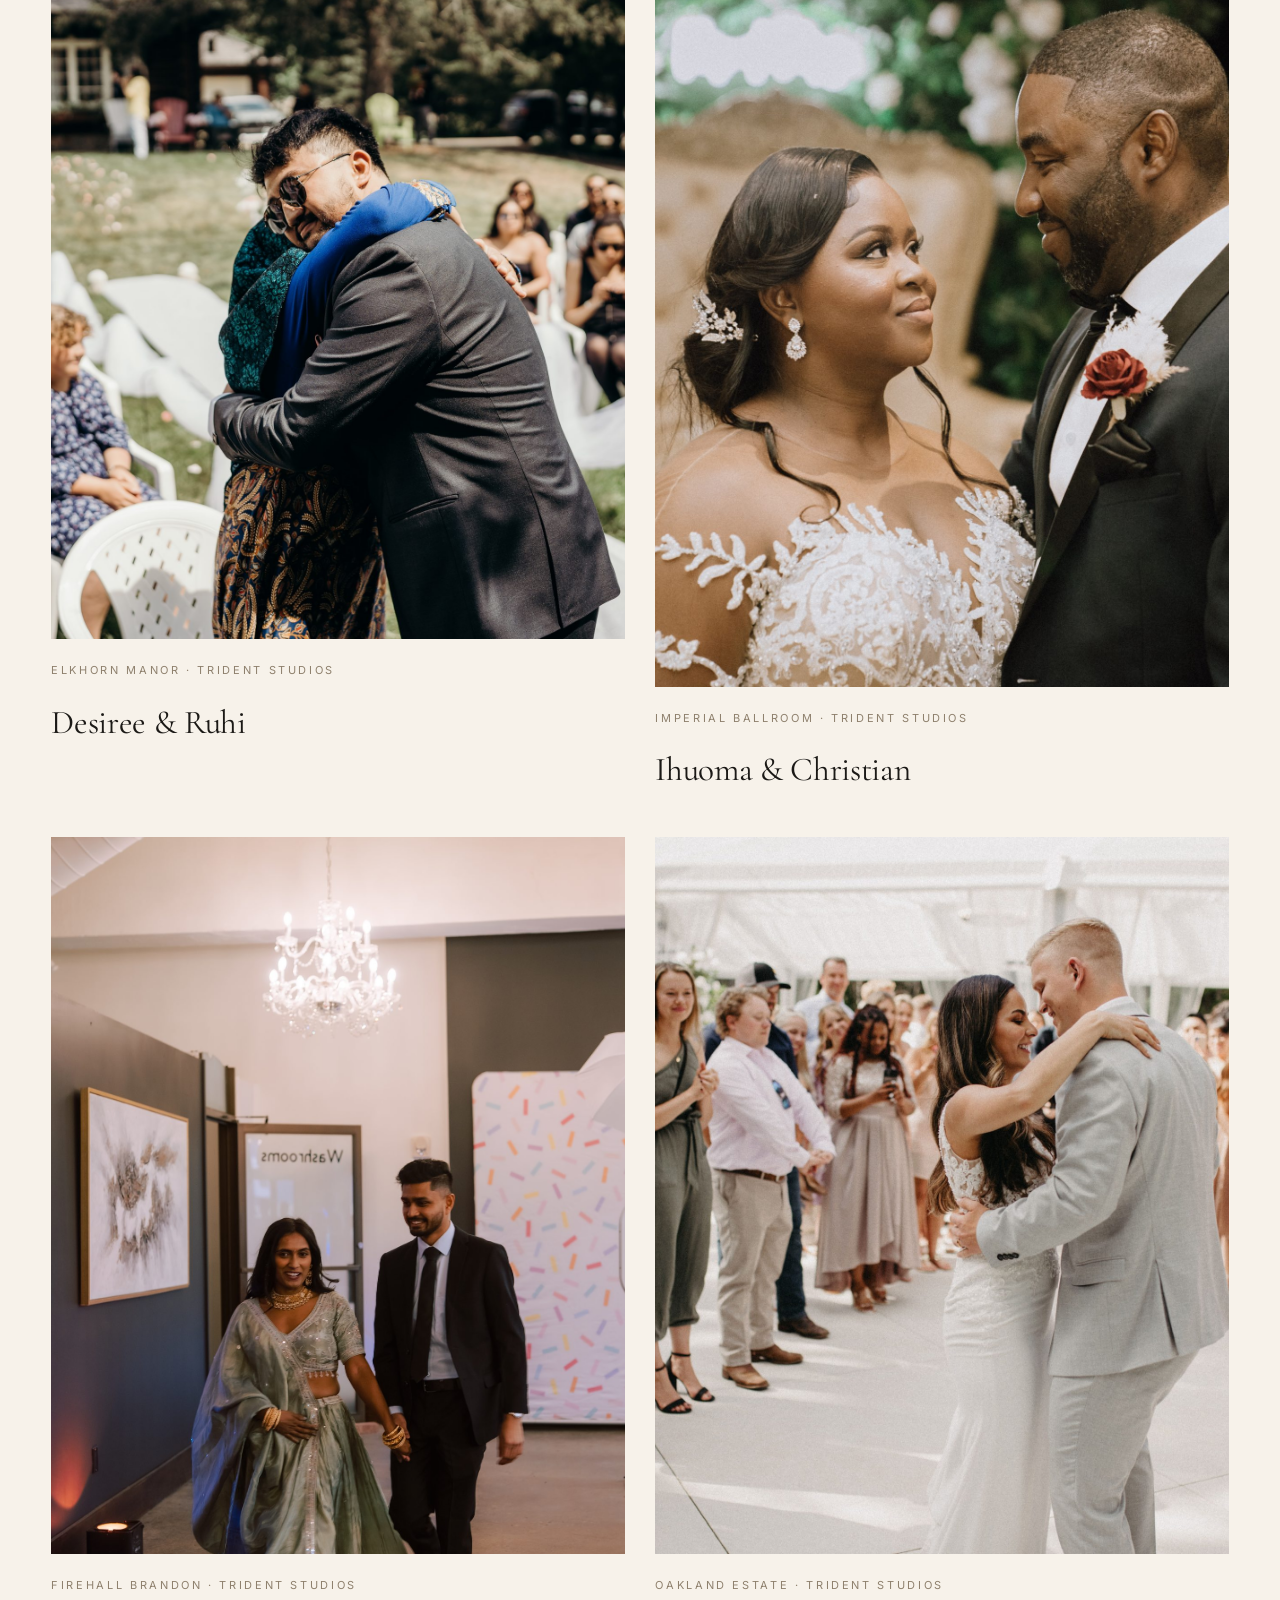
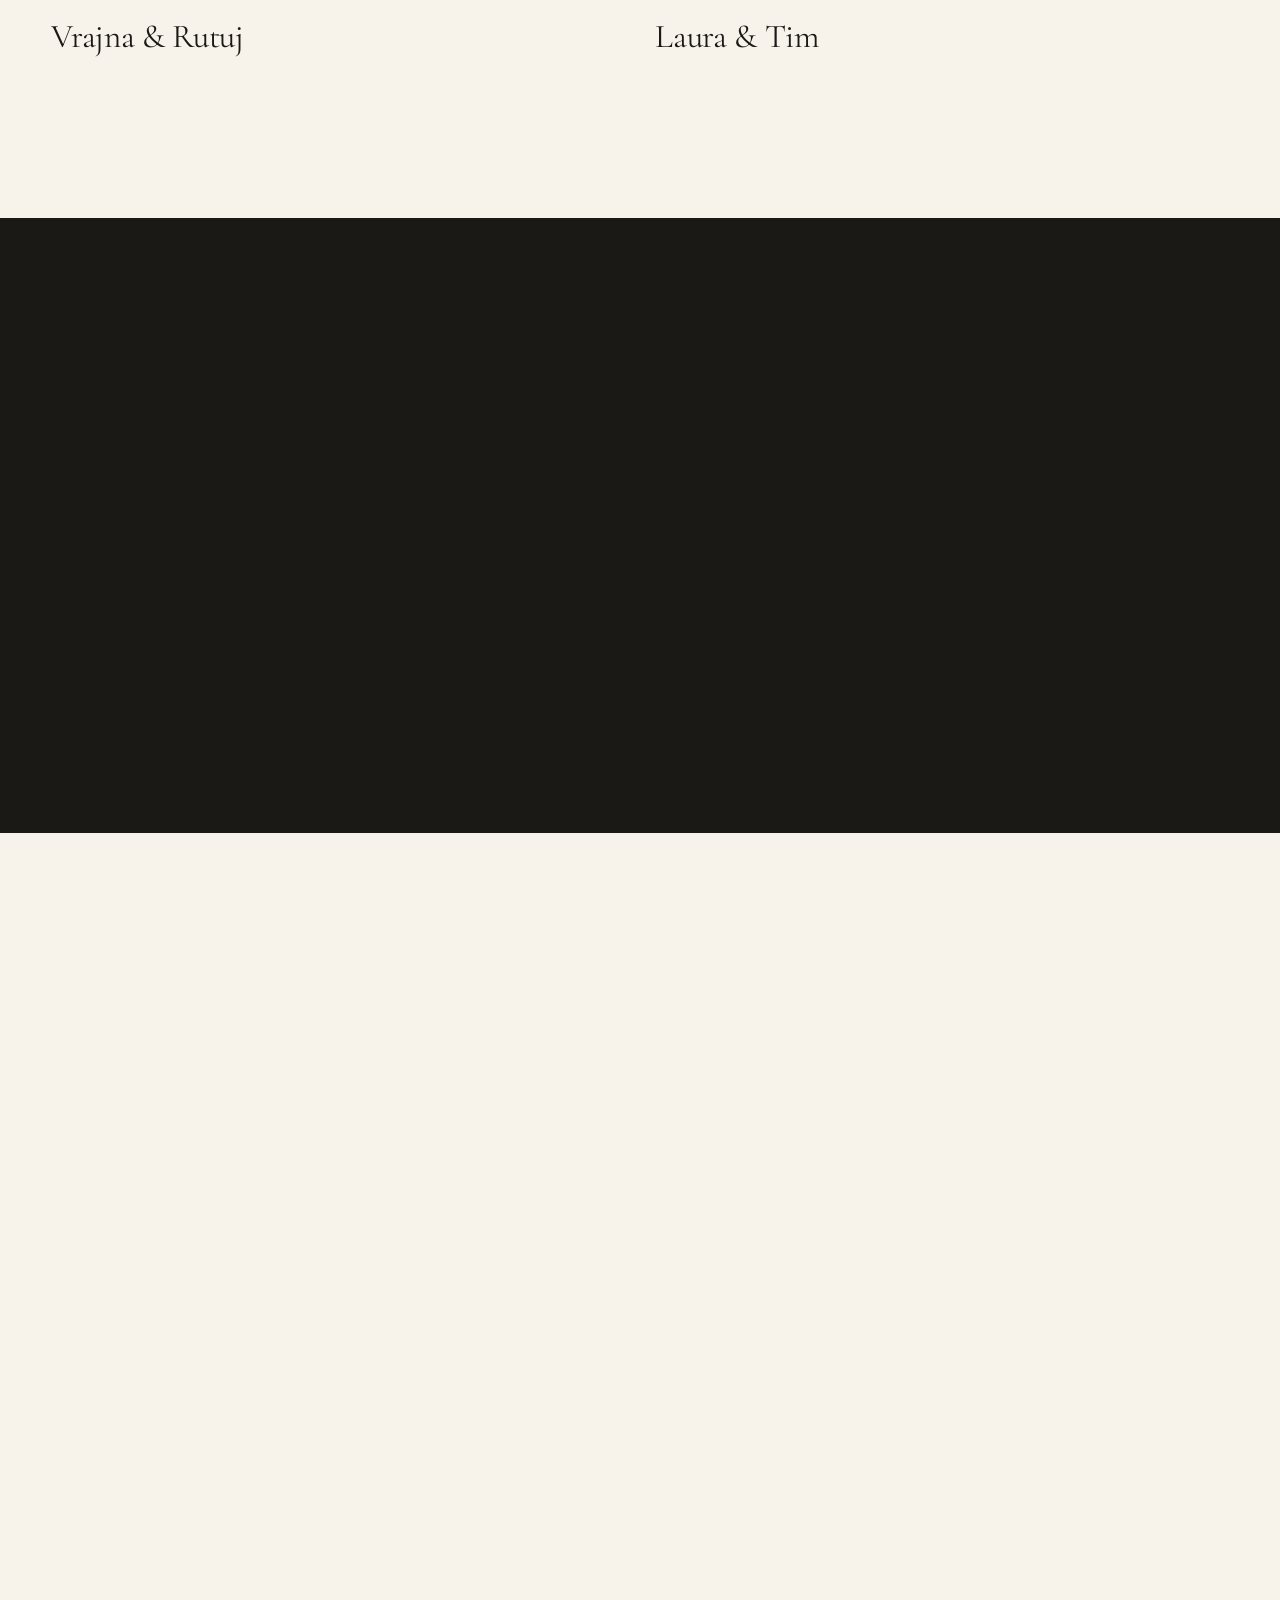
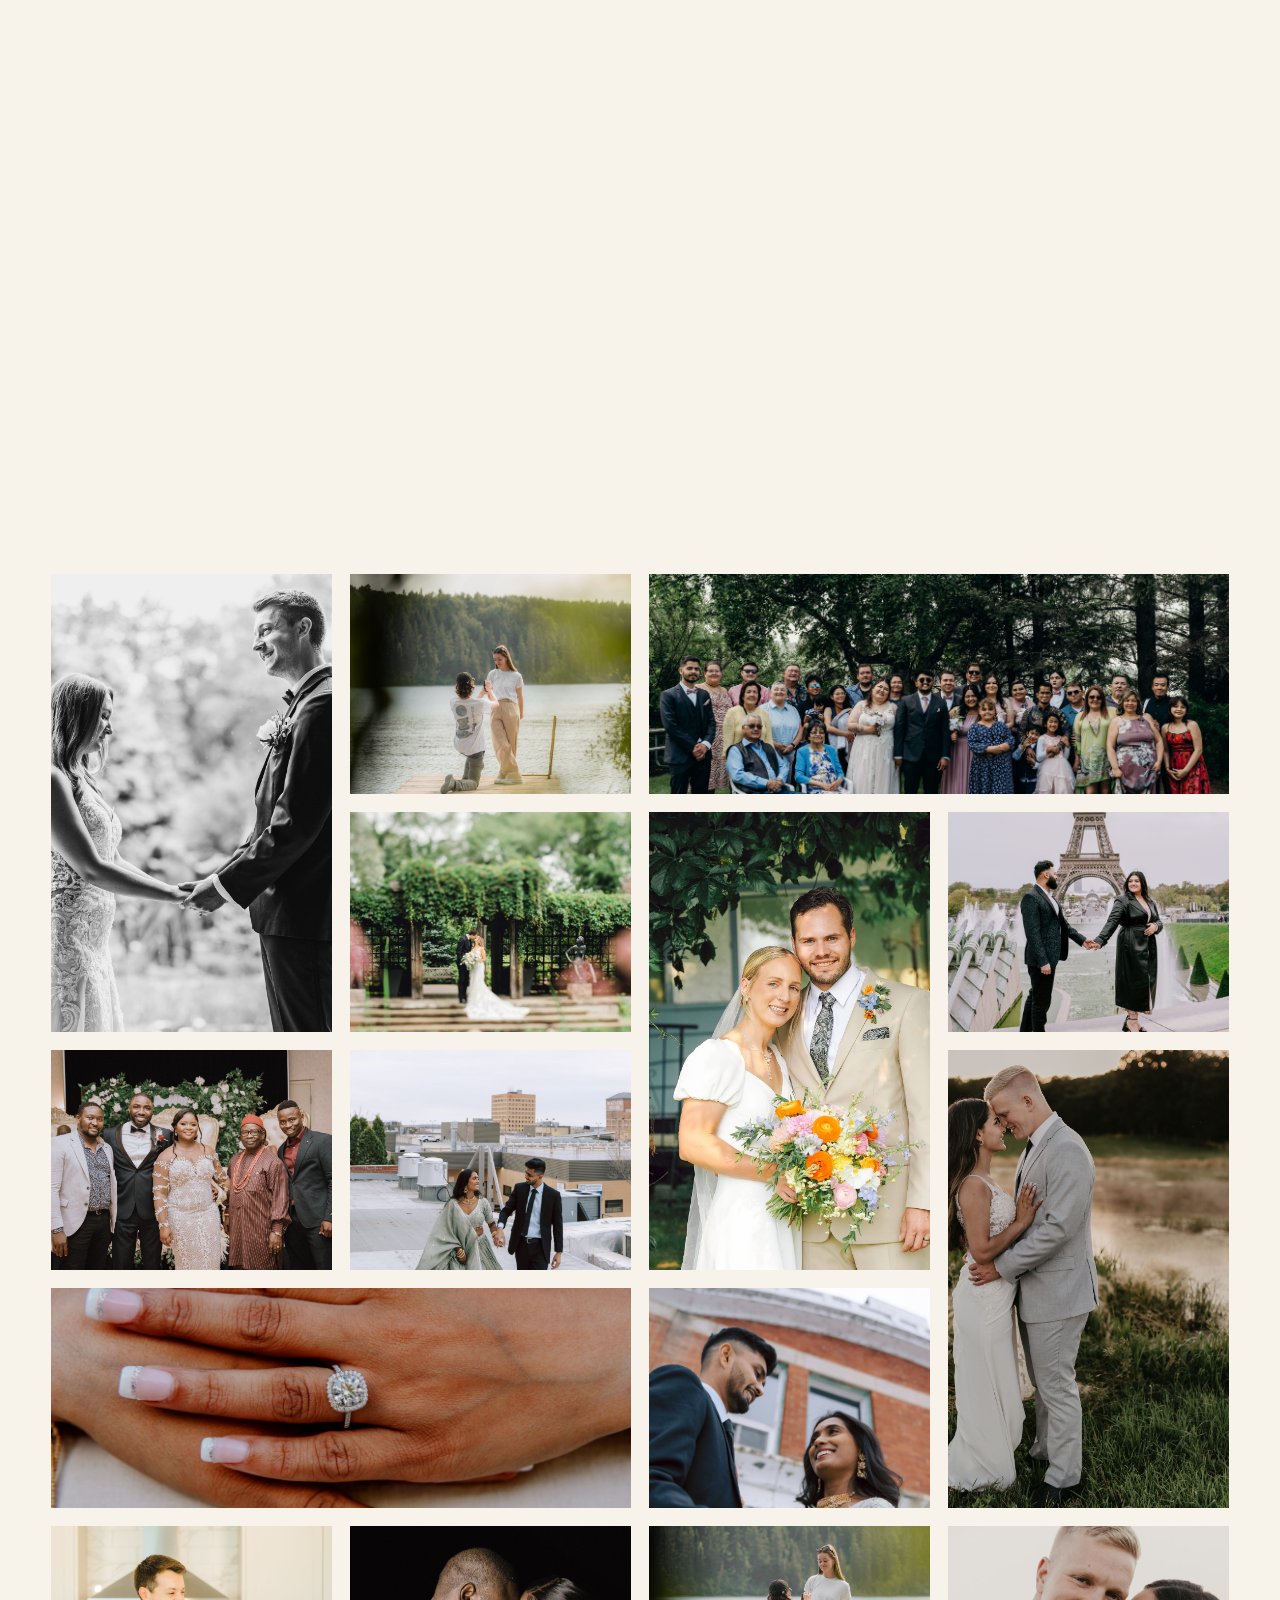
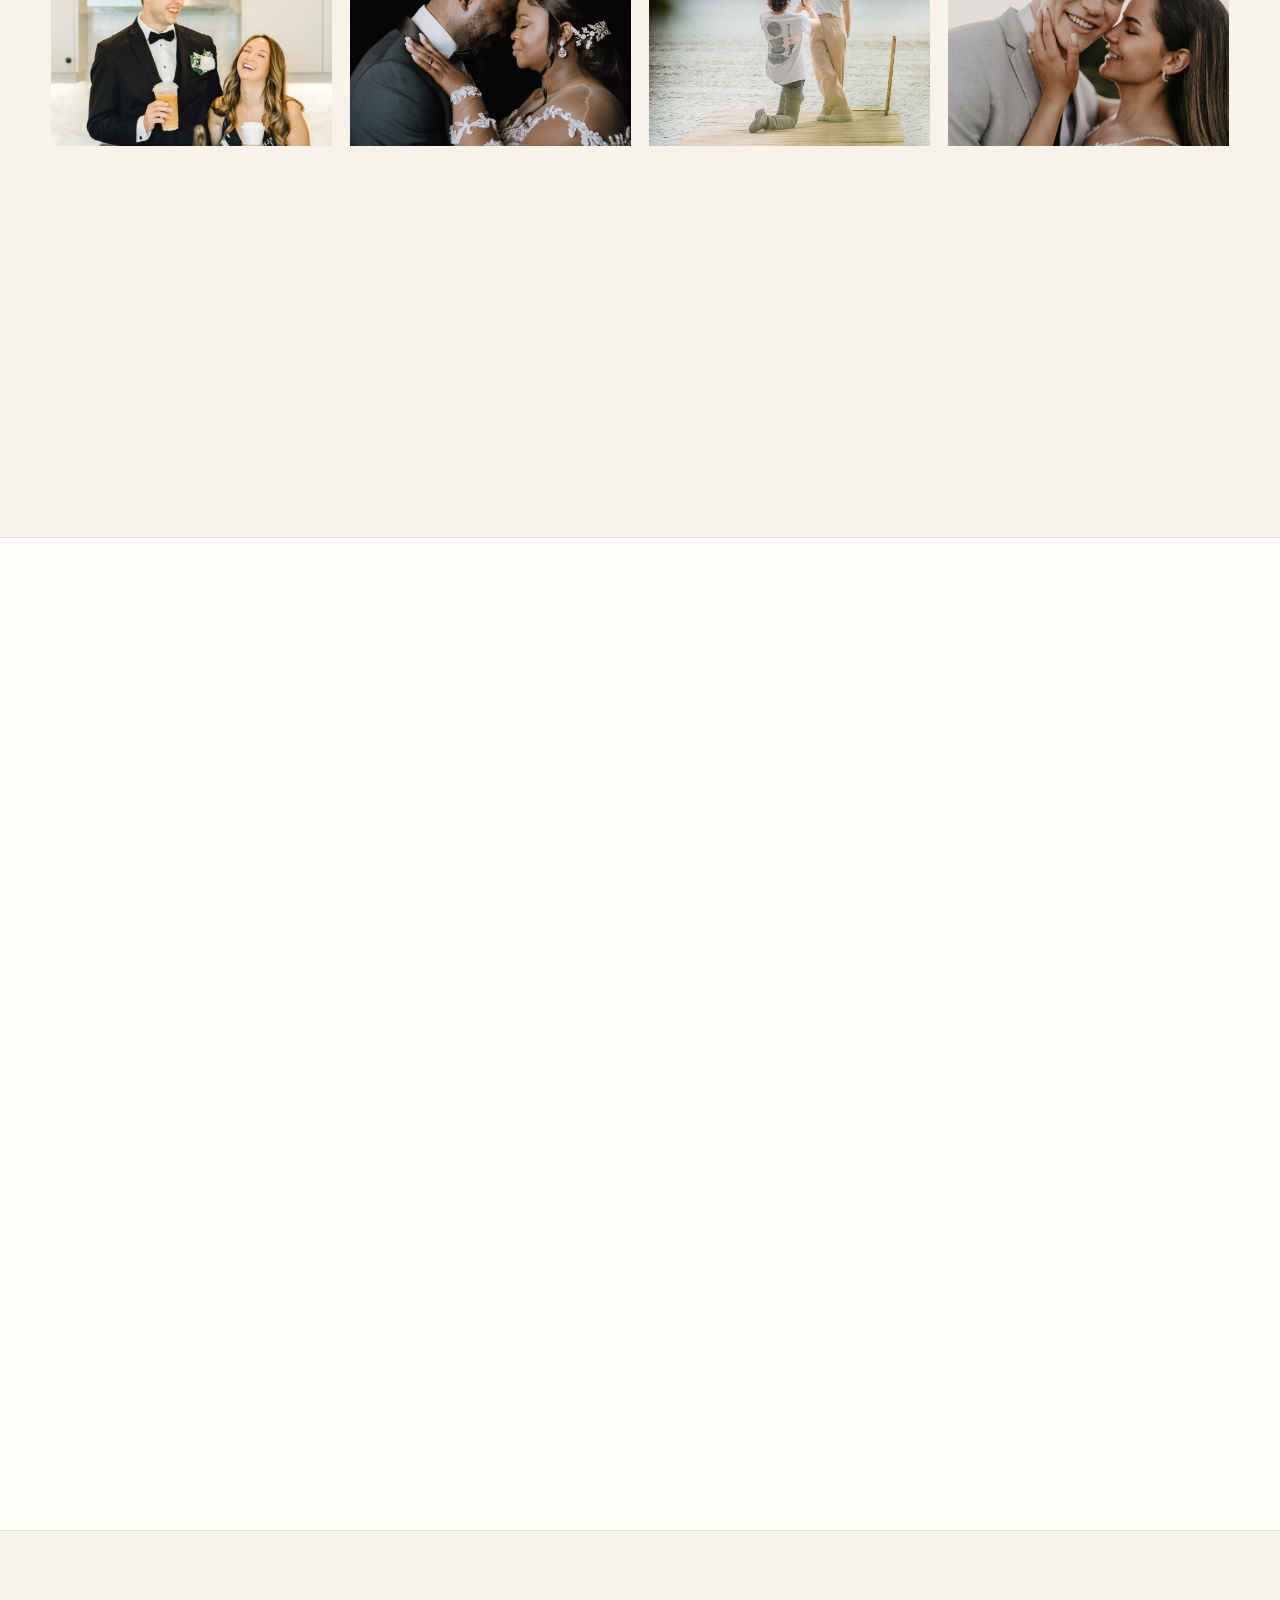
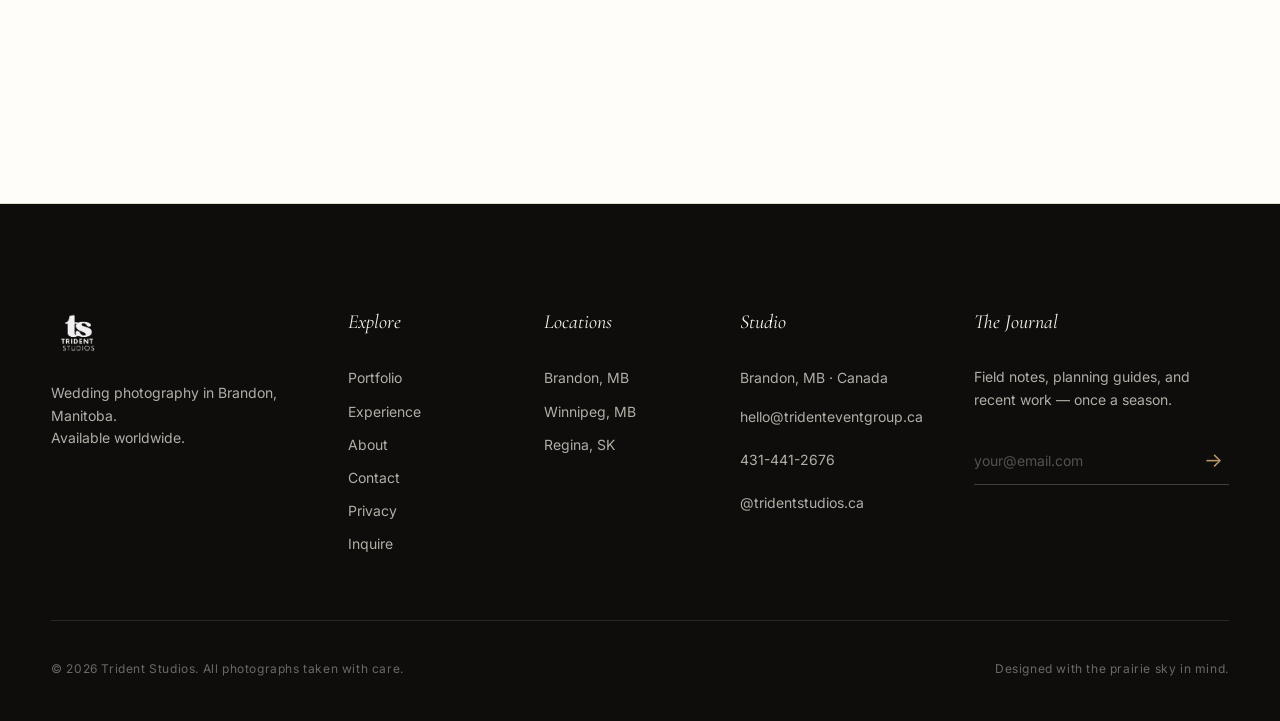
==== commit 8fcd05ac: "Lead tracking: GA4 key events for inquiry clicks and form submissions + remarketing disclosure - /le" ====
--- a/index.html
+++ b/index.html
@@ -12,9 +12,10 @@
     gtag('js', new Date());
     gtag('config', 'G-PS0XZJ48X1');
   </script>
-  <title>Trident Studios | Wedding Photography in Brandon & Winnipeg</title>
+  <script src="/lead-tracking.js" defer></script>
+  <title>Trident Studios — Wedding Photography in Brandon, Winnipeg & Regina</title>
   <meta name="description"
-    content="Trident Studios is a Brandon, Manitoba wedding photography studio for weddings, engagements and elopements in Winnipeg, Regina and across the prairies." />
+    content="Trident Studios captures timeless, cinematic wedding photography across Brandon, Winnipeg, Regina, and all of Manitoba & Saskatchewan. Premier wedding, engagement, and lifestyle photography." />
   <meta name="keywords"
     content="wedding photographer Brandon, wedding photographer Winnipeg, wedding photographer Regina, Manitoba wedding photography, Saskatchewan wedding photography, engagement photography, elopement photographer" />
   <meta name="robots" content="index, follow, max-image-preview:large" />
@@ -30,7 +31,7 @@
   <!-- Open Graph -->
   <meta property="og:type" content="website" />
   <meta property="og:site_name" content="Trident Studios" />
-  <meta property="og:title" content="Trident Studios | Wedding Photography in Brandon & Winnipeg" />
+  <meta property="og:title" content="Trident Studios — Wedding Photography in Brandon, Winnipeg & Regina" />
   <meta property="og:description"
     content="Editorial wedding photography across Brandon, Winnipeg, Regina, and the prairies. Timeless, cinematic, honest." />
   <meta property="og:url" content="https://www.tridentstudios.ca/" />
@@ -43,7 +44,7 @@
 
   <!-- Twitter -->
   <meta name="twitter:card" content="summary_large_image" />
-  <meta name="twitter:title" content="Trident Studios | Wedding Photography in Brandon & Winnipeg" />
+  <meta name="twitter:title" content="Trident Studios — Wedding Photography in Brandon, Winnipeg & Regina" />
   <meta name="twitter:description"
     content="Editorial wedding photography across Brandon, Winnipeg, Regina, and the prairies." />
   <meta name="twitter:image"
@@ -56,7 +57,6 @@
     "@type": ["Organization", "LocalBusiness", "PhotographyBusiness"],
     "@id": "https://www.tridentstudios.ca/#business",
     "name": "Trident Studios",
-    "alternateName": "Trident Photography",
     "url": "https://www.tridentstudios.ca/",
     "logo": "https://www.tridentstudios.ca/public/Logos/tridentStudiosLogo-dark.png",
     "image": "https://www.tridentstudios.ca/public/Weddings/Ashley%20%26%20Mayson/Ashley%2BMason-WeddingHR-185.jpg",
@@ -73,7 +73,6 @@
     },
     "parentOrganization": {
       "@type": "Organization",
-      "@id": "https://tridenteventgroup.ca/#organization",
       "name": "Trident Event Group",
       "legalName": "Trident Event Group Inc.",
       "url": "https://www.tridenteventgroup.ca"
@@ -109,17 +108,6 @@
   <script type="application/ld+json">
   {
     "@context": "https://schema.org",
-    "@type": "WebSite",
-    "@id": "https://www.tridentstudios.ca/#website",
-    "name": "Trident Studios",
-    "url": "https://www.tridentstudios.ca/",
-    "inLanguage": "en-CA",
-    "publisher": { "@id": "https://www.tridentstudios.ca/#business" }
-  }
-  </script>
-  <script type="application/ld+json">
-  {
-    "@context": "https://schema.org",
     "@type": "FAQPage",
     "mainEntity": [
       {
@@ -221,16 +209,13 @@
     <div class="hero__content">
       <p class="hero__eyebrow" data-geo-eyebrow>Brandon · Winnipeg · Regina · Prairies &amp; Beyond</p>
       <h1 class="hero__title">
-        <span class="hero__brand">Trident Studios</span>
-        <span class="hero__tagline">
-          <span class="line">Your love</span>
-          <span class="line line--italic">remembered</span>
-          <span class="line">in light.</span>
-        </span>
+        <span class="line">Your love</span>
+        <span class="line line--italic">remembered</span>
+        <span class="line">in light.</span>
       </h1>
       <p class="hero__sub">
-        Editorial wedding photography from Brandon, Manitoba, for couples who want their story told with quiet
-        artistry, honest emotion and timeless craft.
+        Editorial wedding photography for couples who want their story told with quiet artistry, honest emotion, and
+        timeless craft.
       </p>
       <div class="hero__ctas">
         <a href="inquiry/" class="btn btn--primary">Begin your story</a>
@@ -257,15 +242,9 @@
             forever.</em>
         </h2>
         <p class="muted">
-          Trident Studios is the wedding photography brand of
-          <a href="https://www.tridenteventgroup.ca/">Trident Event Group</a>, based in Brandon, Manitoba. We
-          photograph weddings, engagements and elopements across Manitoba, Saskatchewan and beyond with a quiet,
-          observational eye, chasing the light, the laughter and the in-between moments that become the family
+          We are Trident Studios. We photograph weddings across Manitoba, Saskatchewan, and beyond with a quiet,
+          observational eye &mdash; chasing the light, the laughter, and the in-between moments that become the family
           stories of tomorrow.
-        </p>
-        <p class="muted">
-          Planning locally? Meet your <a href="/brandon/">wedding photographer in Brandon</a> or your
-          <a href="/winnipeg/">wedding photographer in Winnipeg</a>.
         </p>
       </div>
     </div>
@@ -601,7 +580,7 @@
   <footer class="footer">
     <div class="container footer__grid">
       <div class="footer__brand">
-        <a href="/" class="footer__home"><img src="public/Logos/tridentStudiosLogo-light.png" alt="Trident Studios" /></a>
+        <img src="public/Logos/tridentStudiosLogo-light.png" alt="Trident Studios" />
         <p class="footer__tagline">Wedding photography in Brandon, Manitoba.<br />Available worldwide.</p>
       </div>
       <nav class="footer__col" aria-label="Footer navigation">
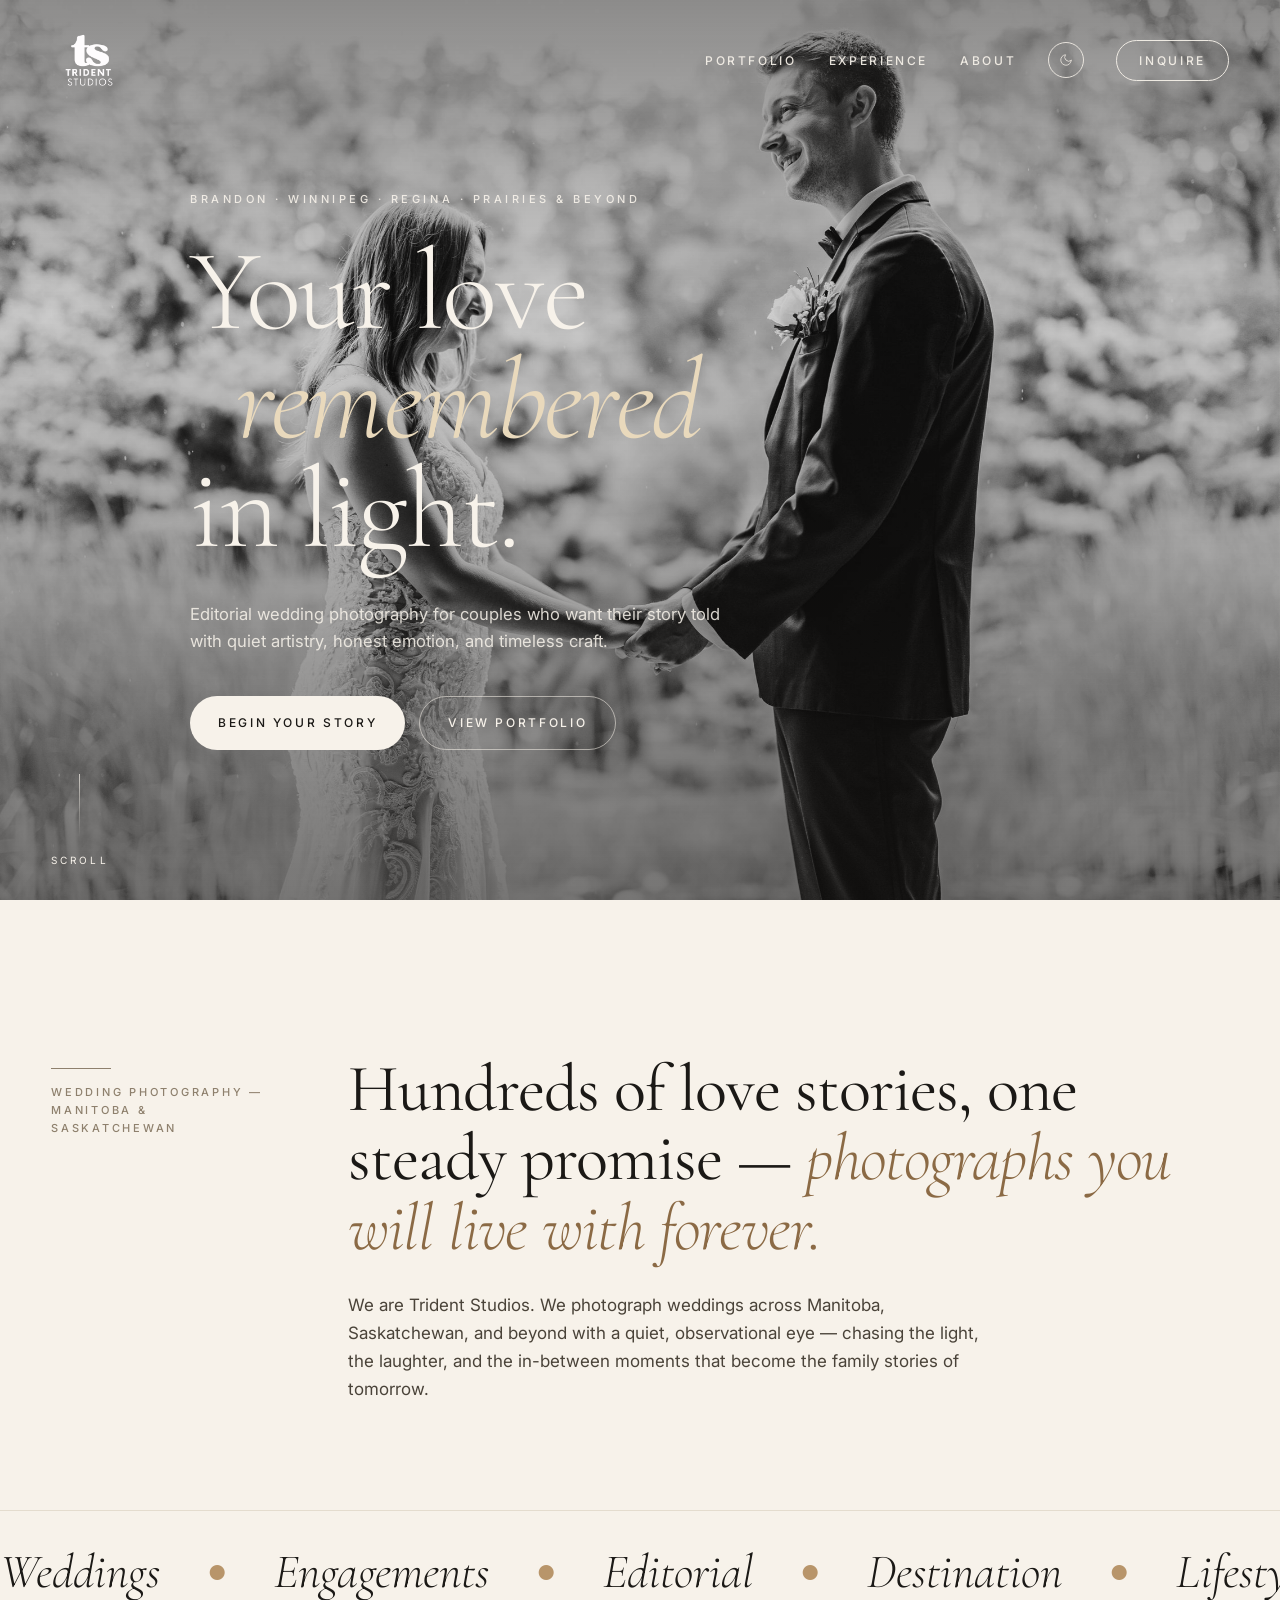
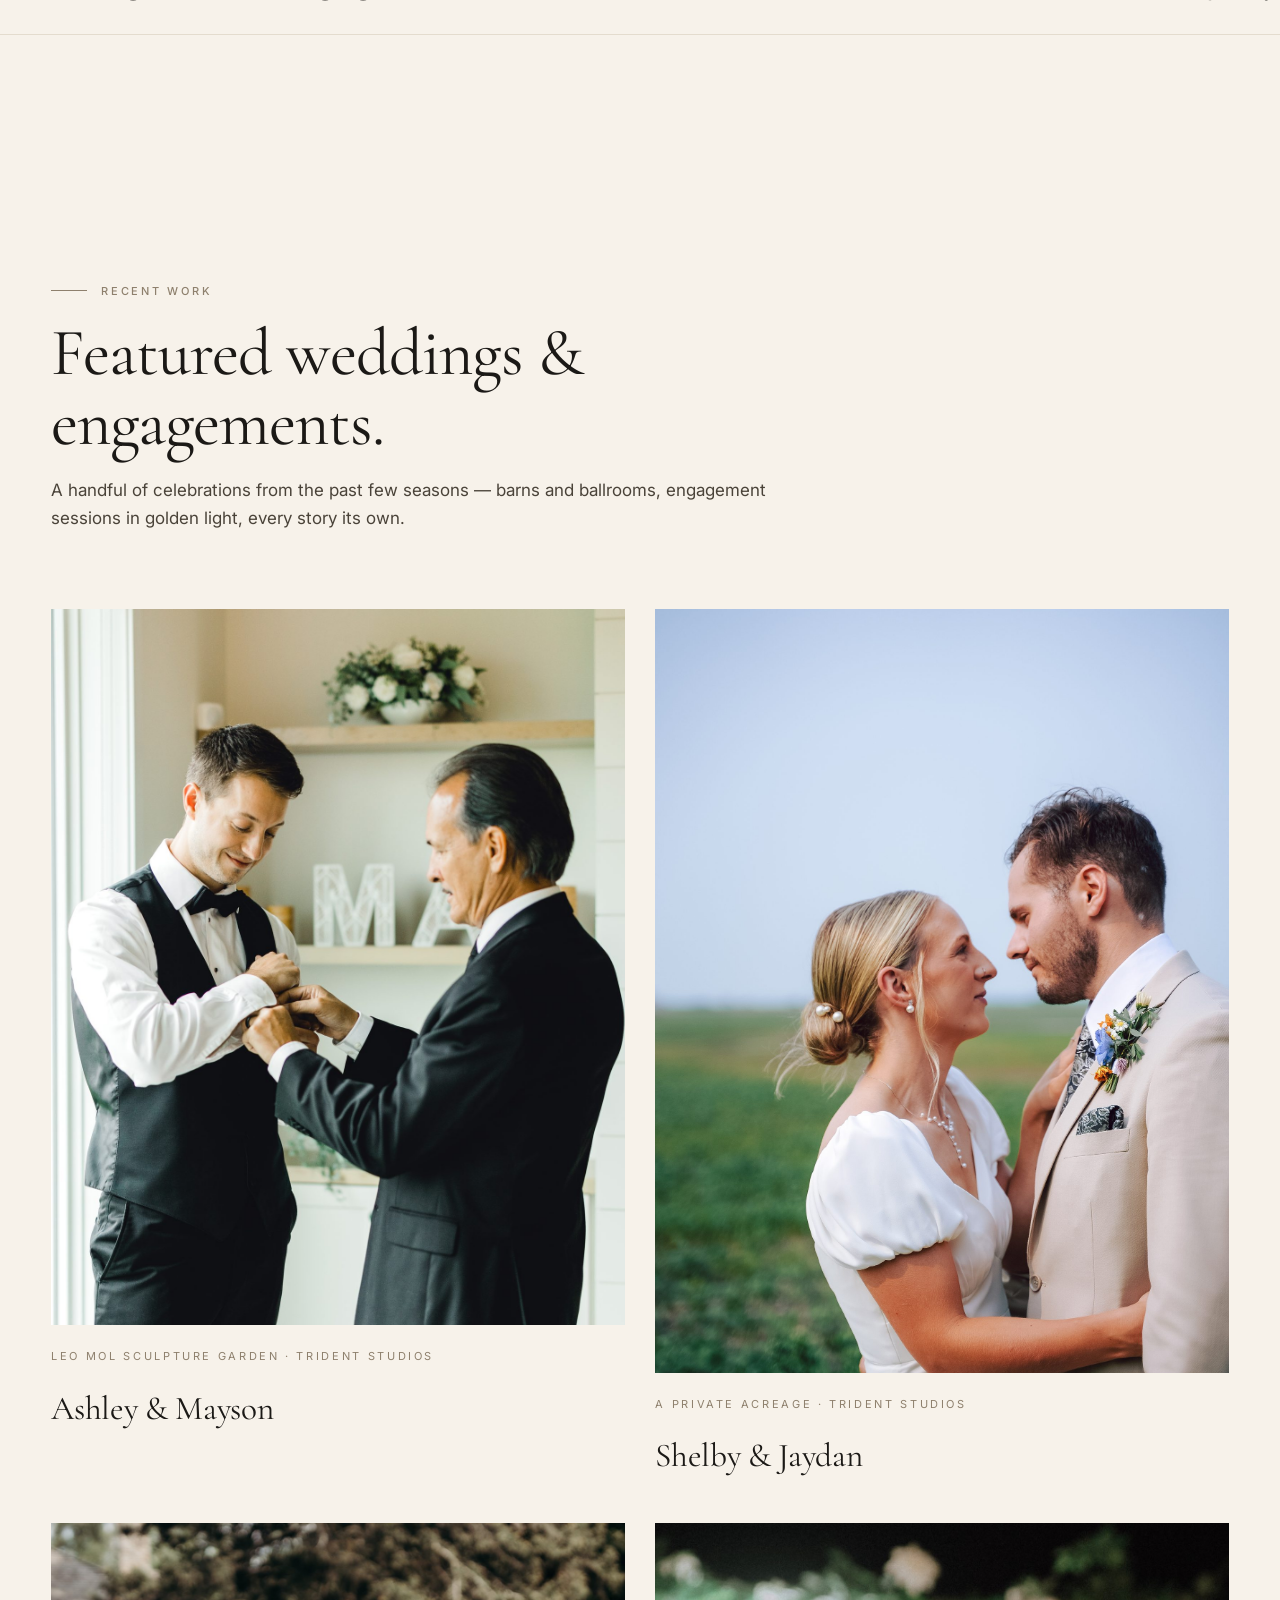
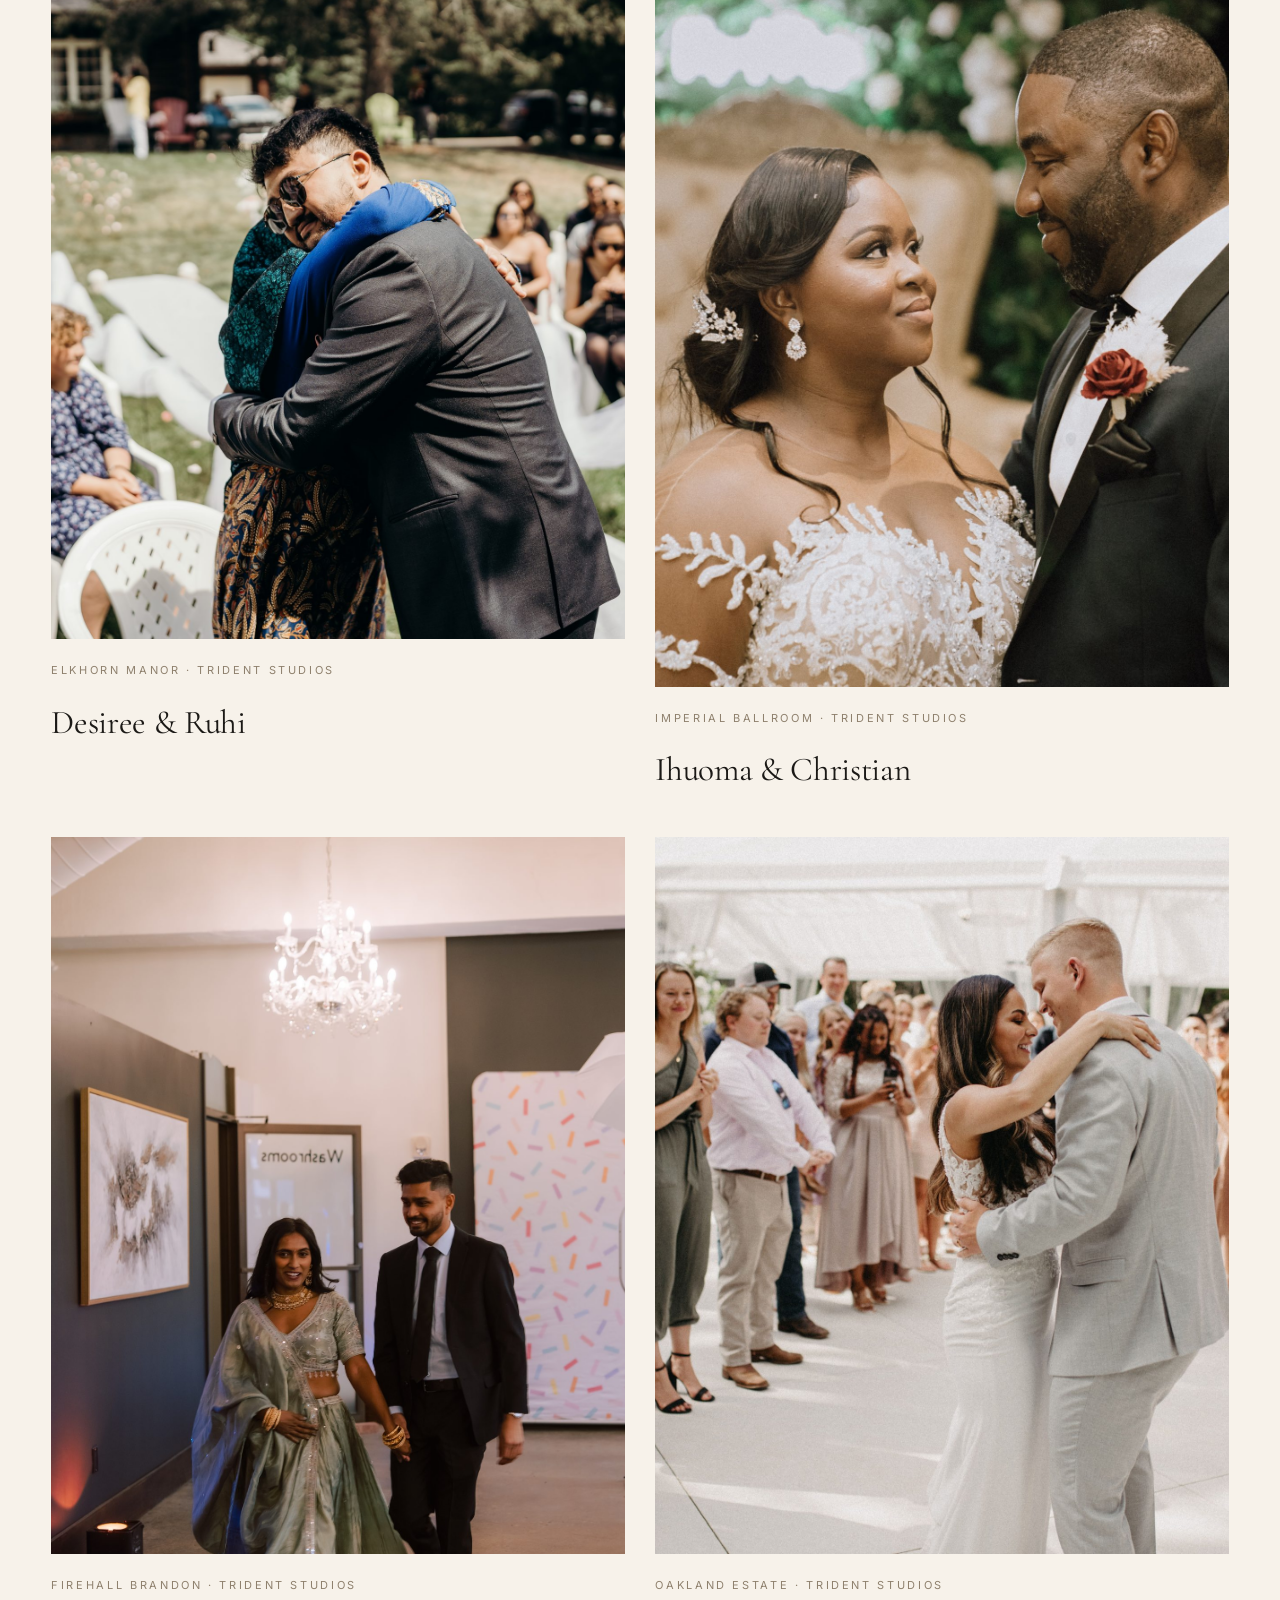
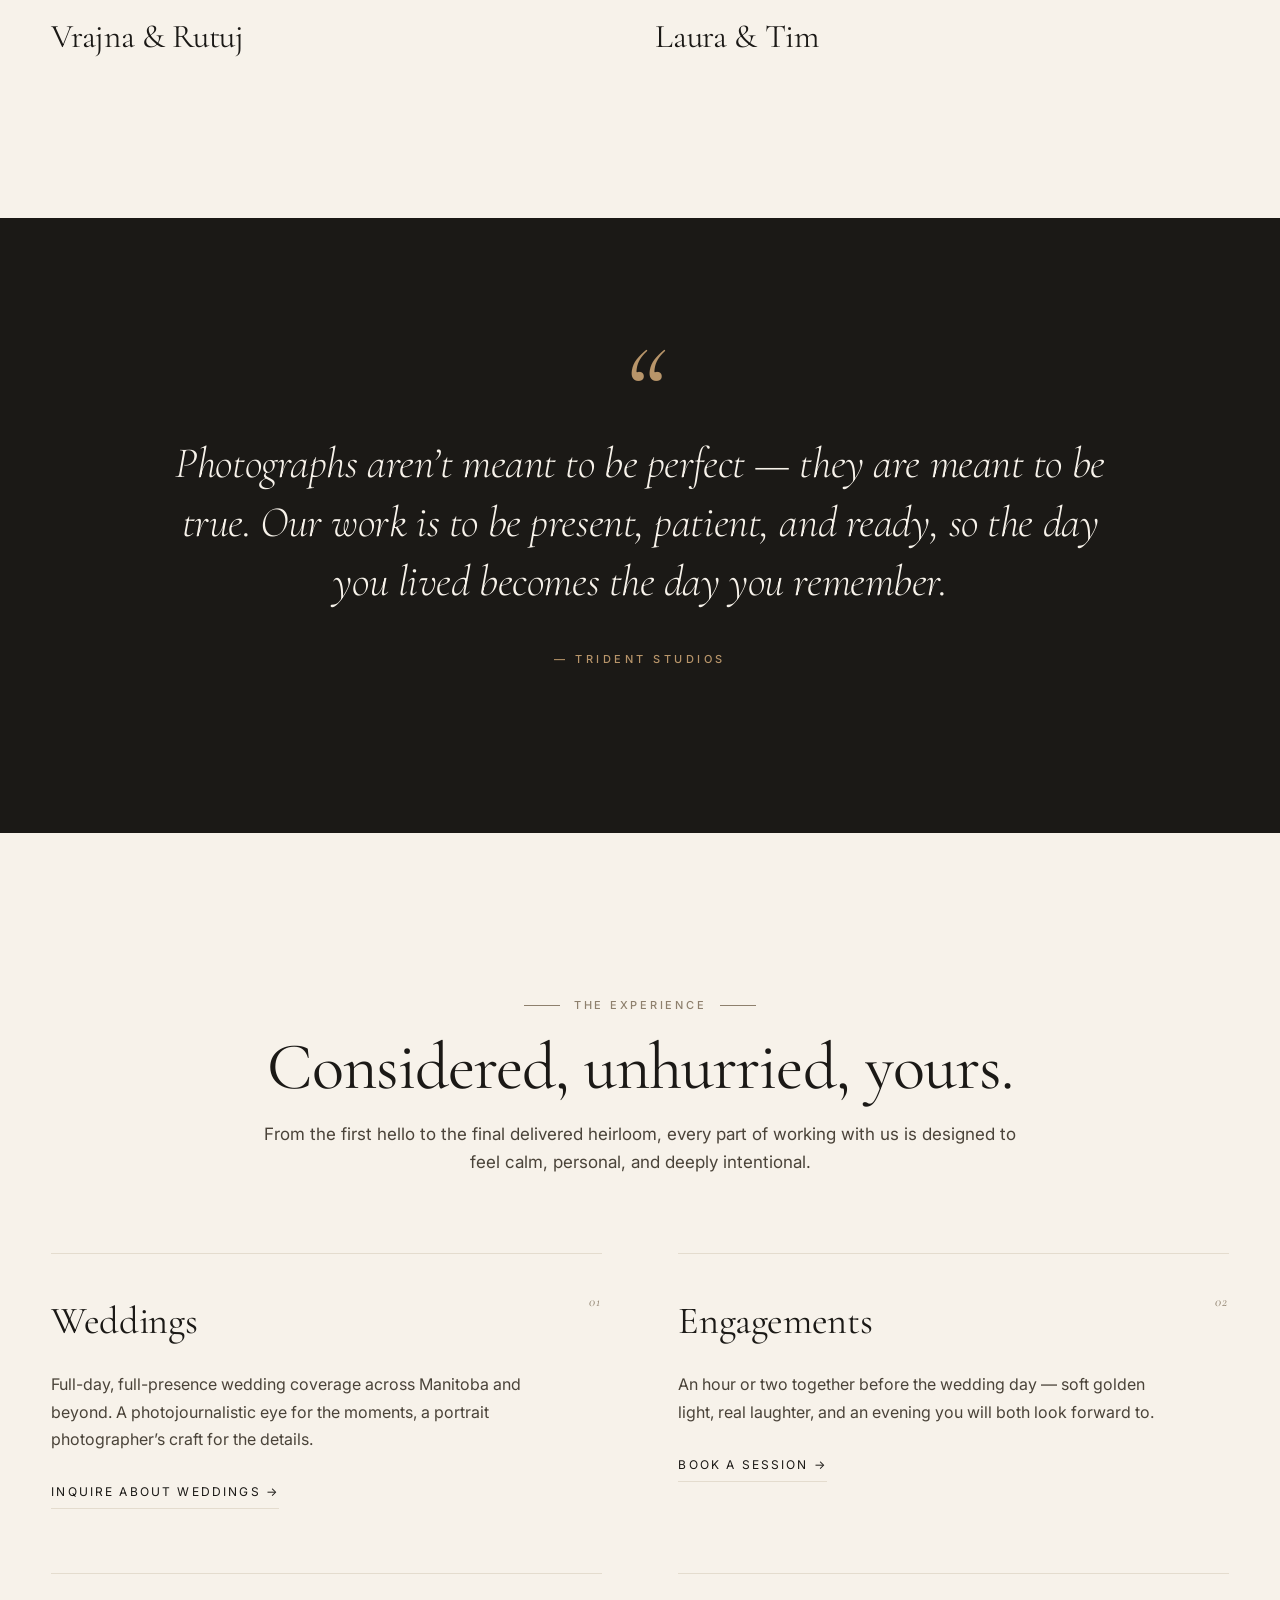
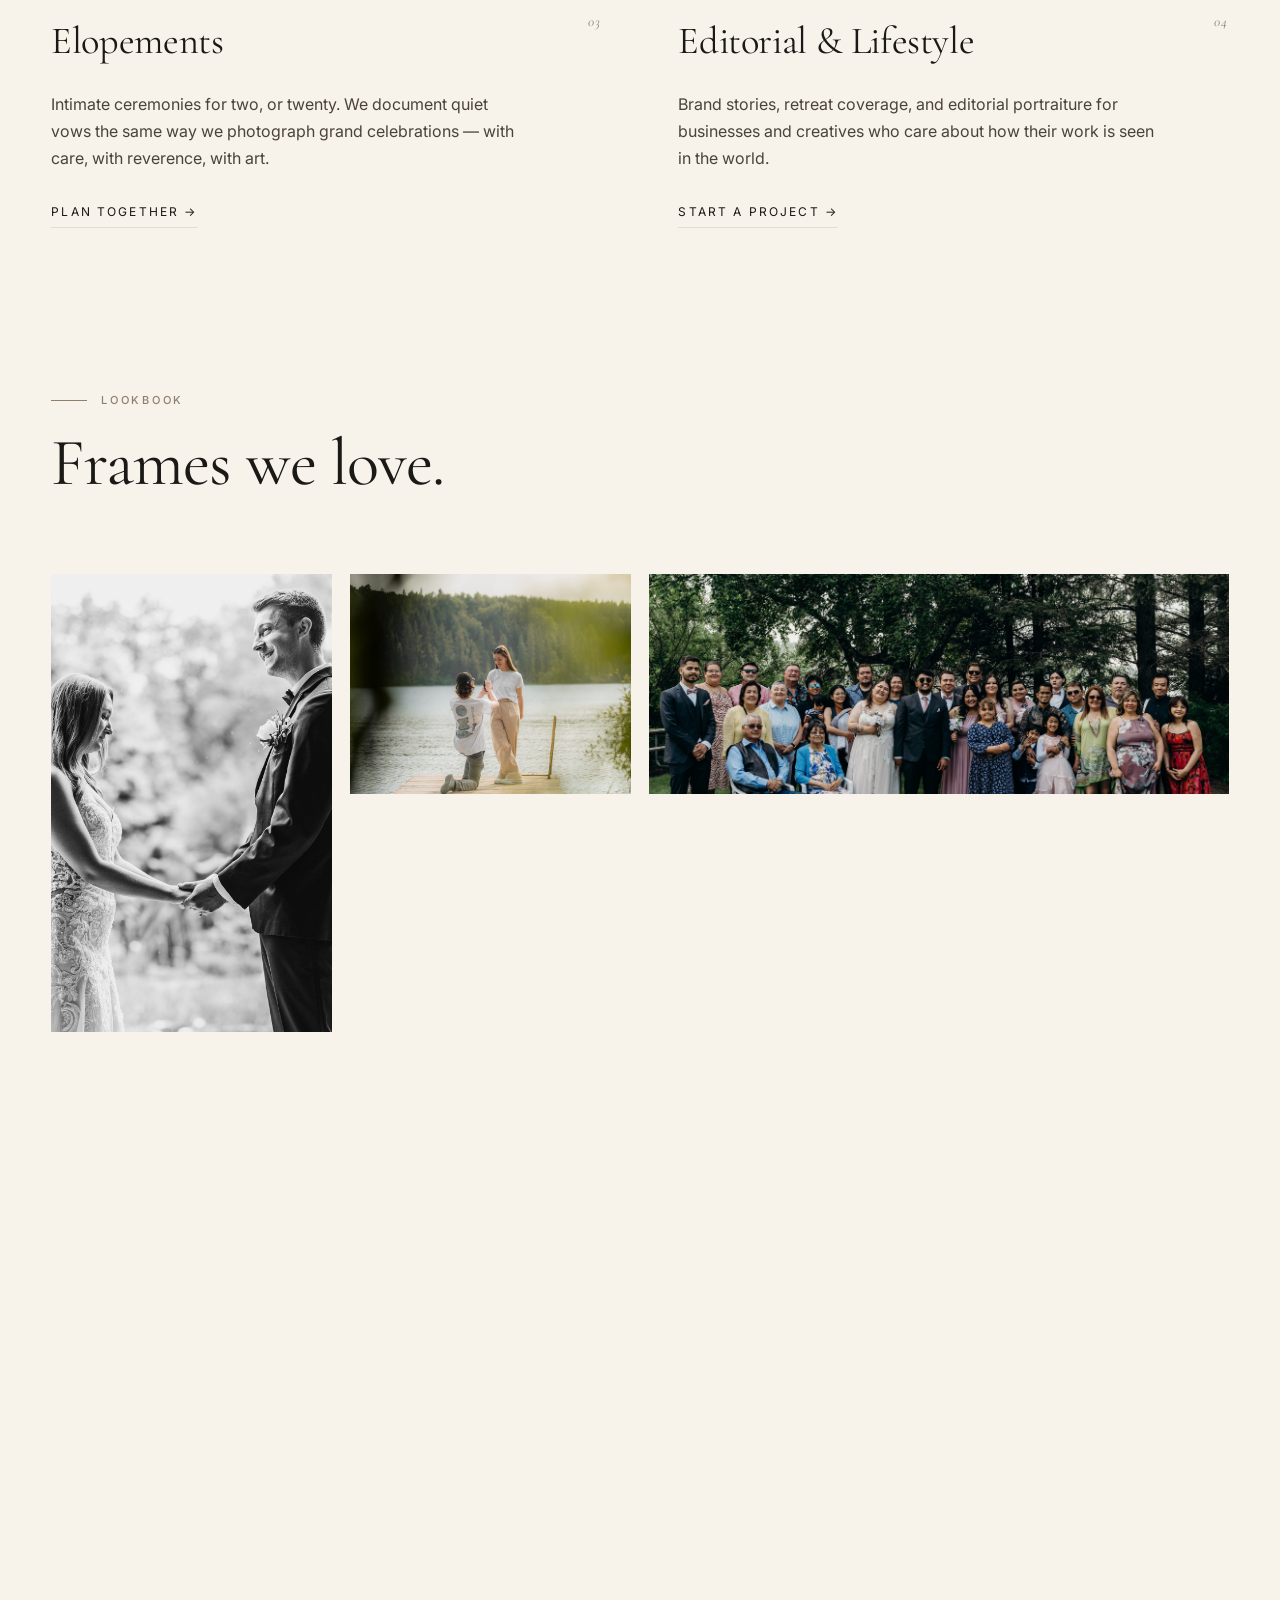
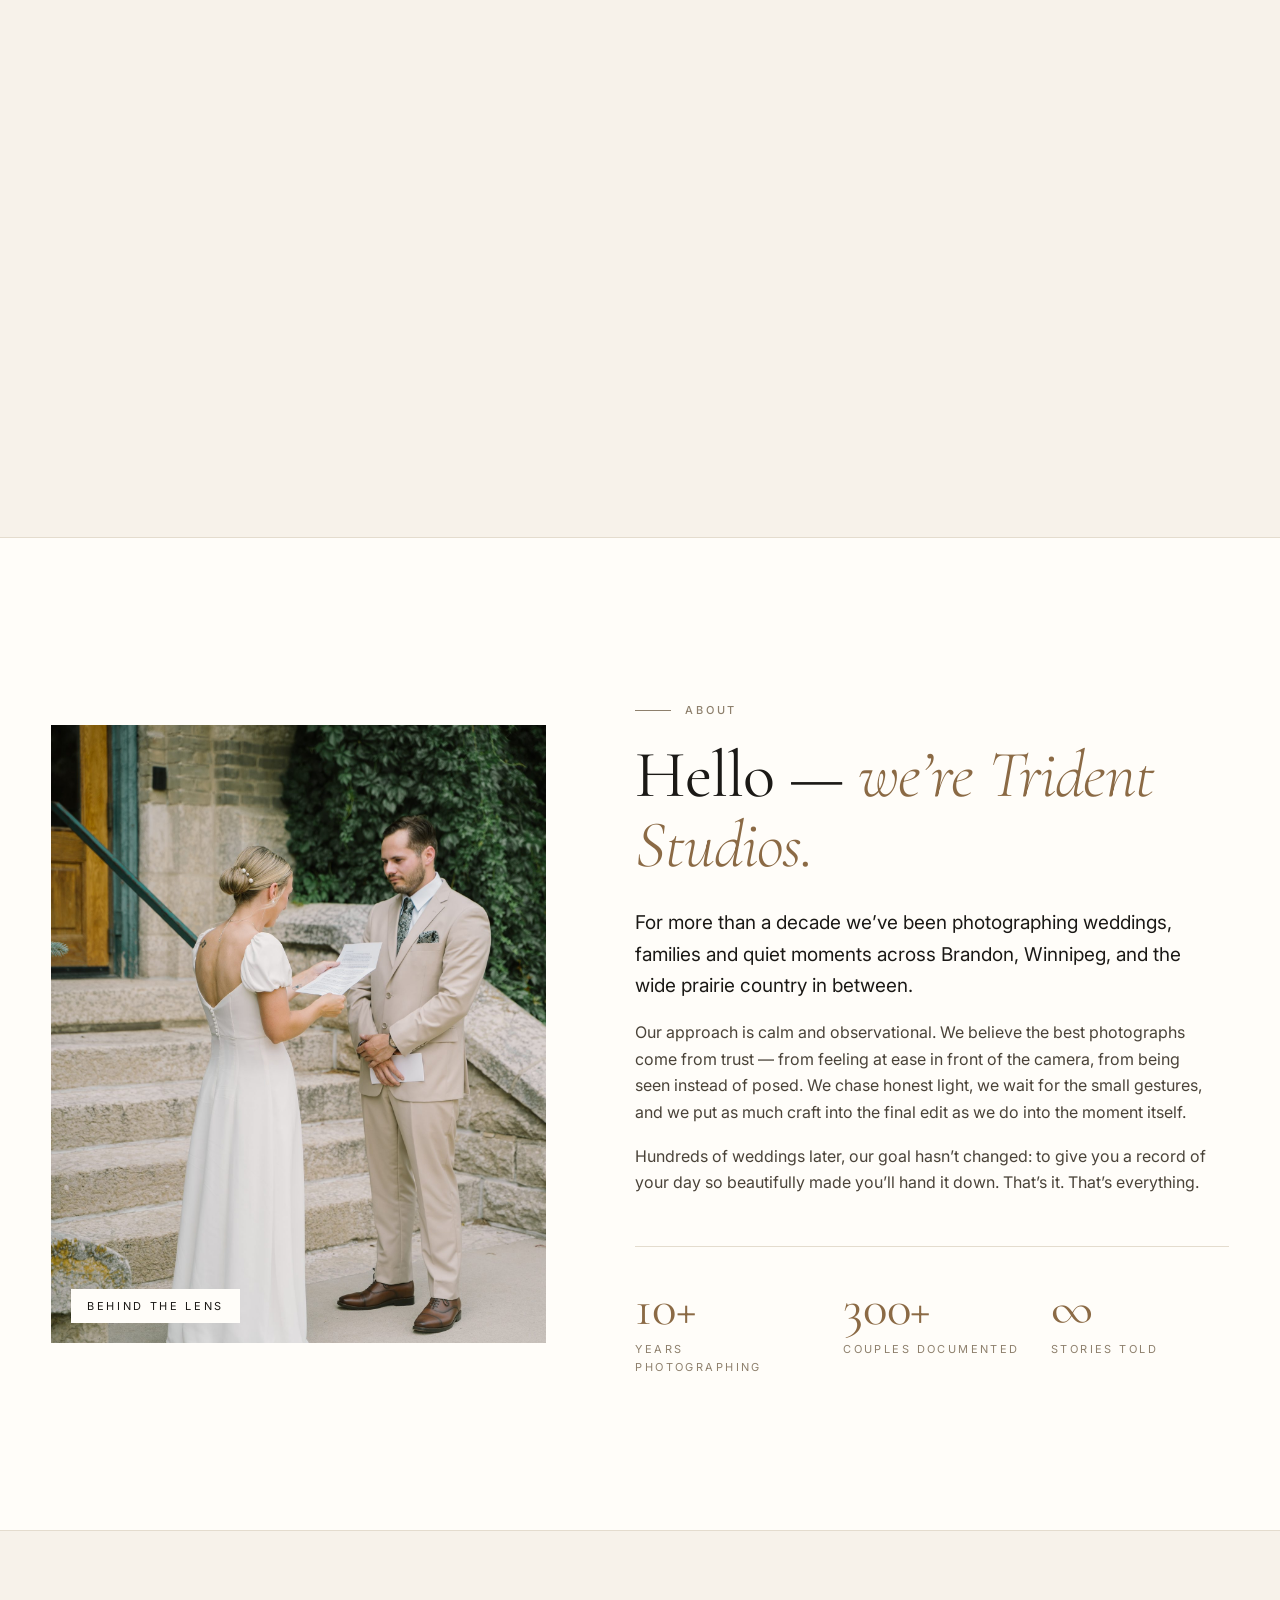
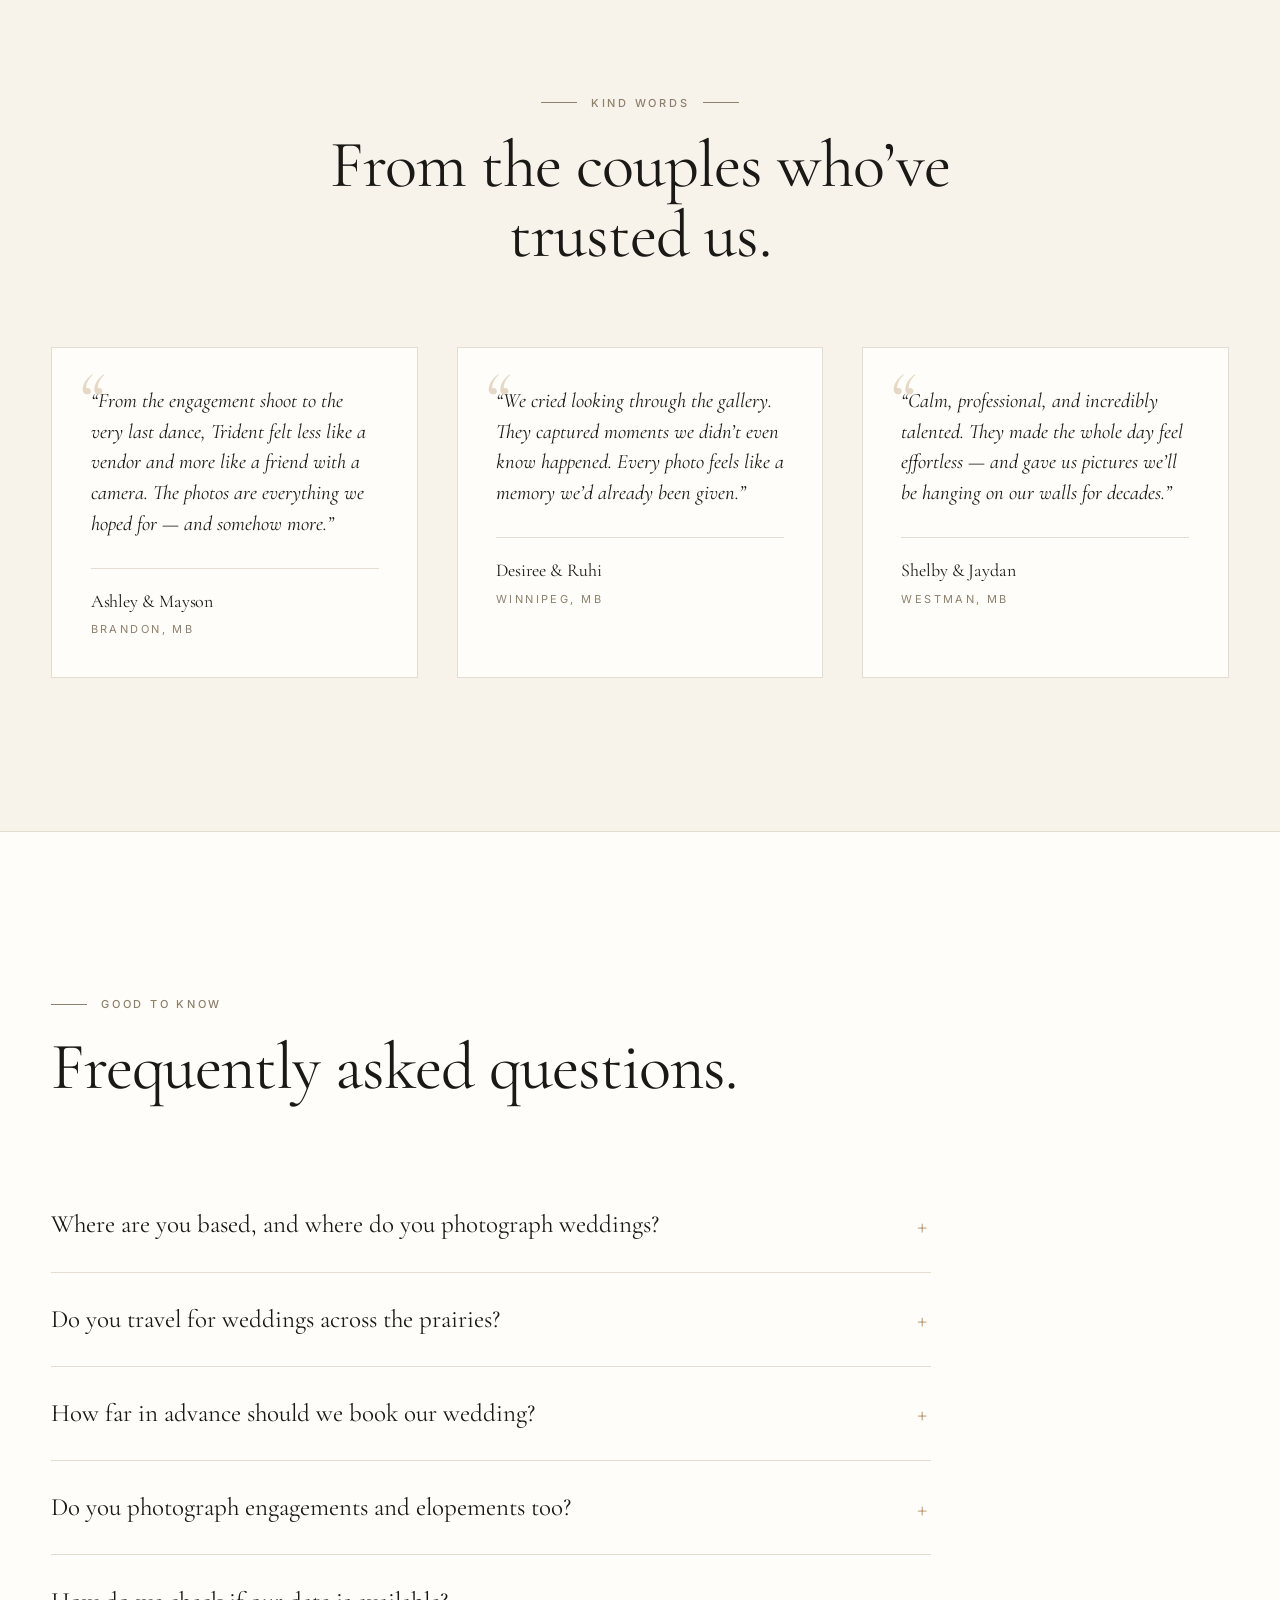
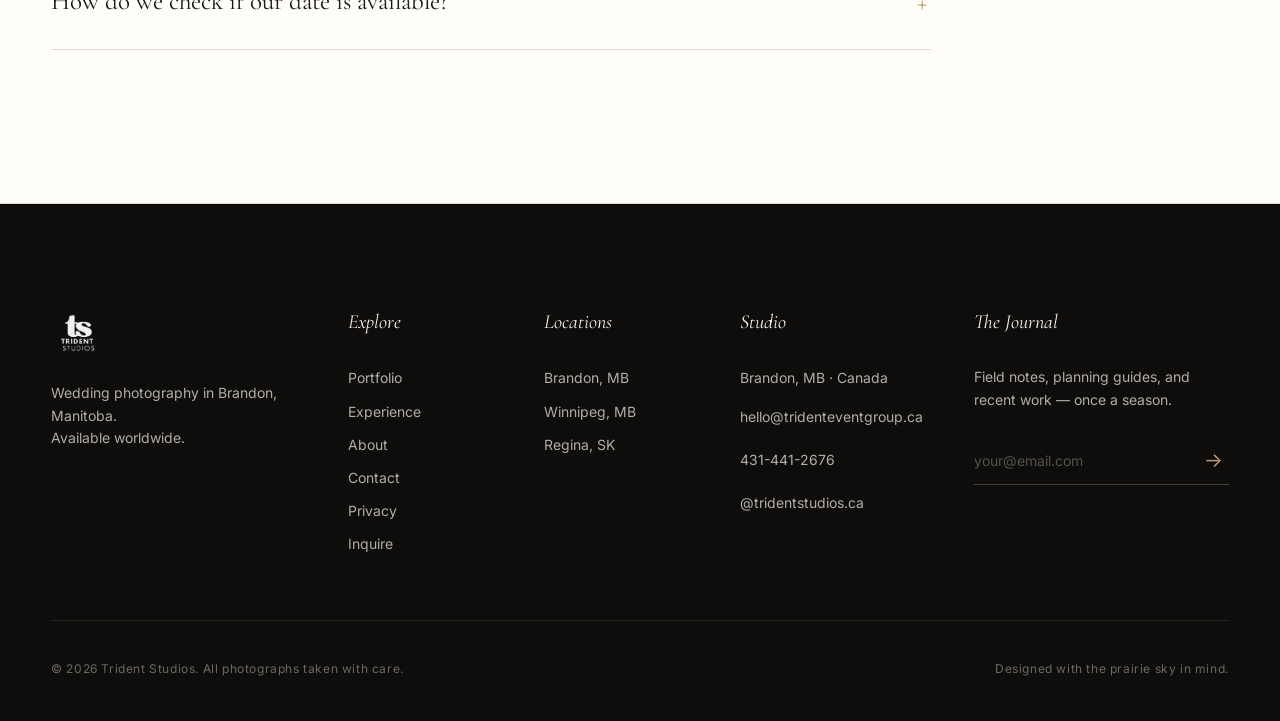
==== commit f253124b: "Meta Pixel via lead-tracking.js (data-meta-pixel); Lead/ViewContent/Contact events mirror GA4 key ev" ====
--- a/index.html
+++ b/index.html
@@ -12,7 +12,7 @@
     gtag('js', new Date());
     gtag('config', 'G-PS0XZJ48X1');
   </script>
-  <script src="/lead-tracking.js" defer></script>
+  <script src="/lead-tracking.js" data-meta-pixel="1635440718048476" defer></script>
   <title>Trident Studios — Wedding Photography in Brandon, Winnipeg & Regina</title>
   <meta name="description"
     content="Trident Studios captures timeless, cinematic wedding photography across Brandon, Winnipeg, Regina, and all of Manitoba & Saskatchewan. Premier wedding, engagement, and lifestyle photography." />
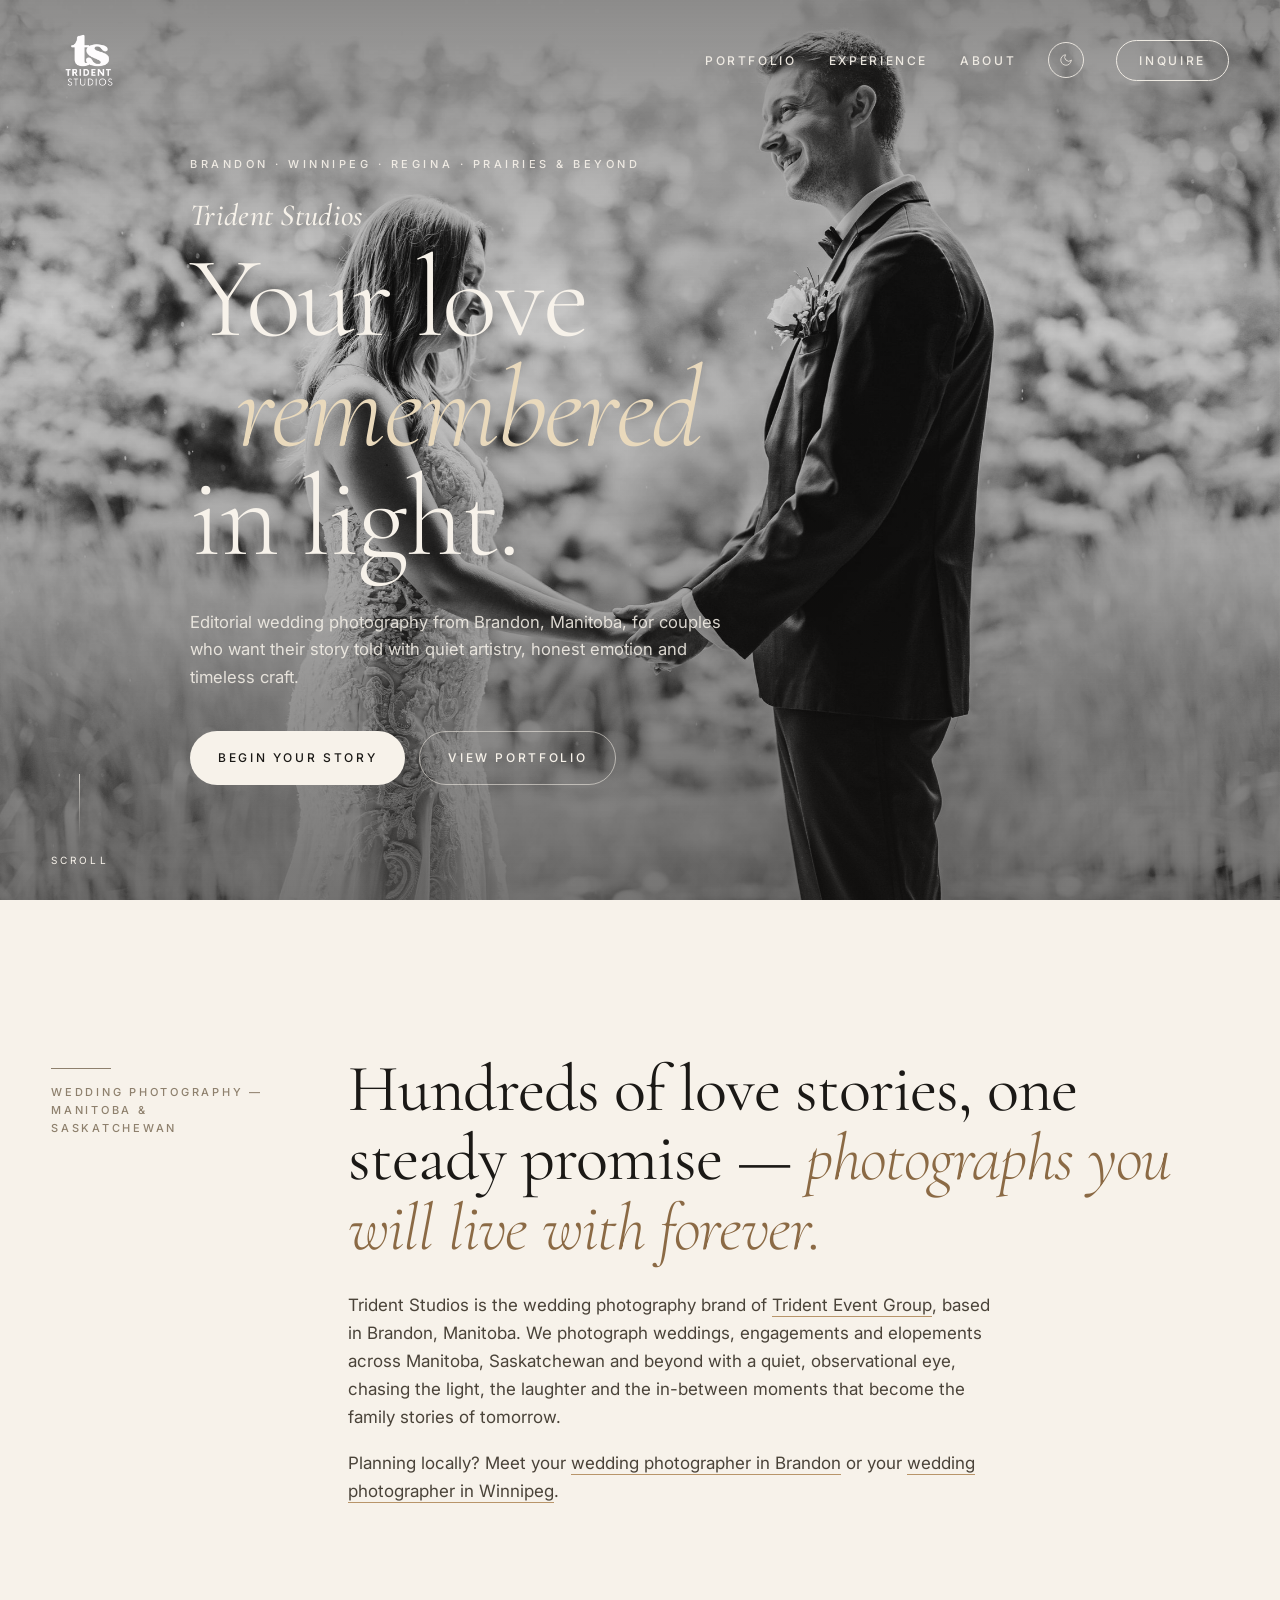
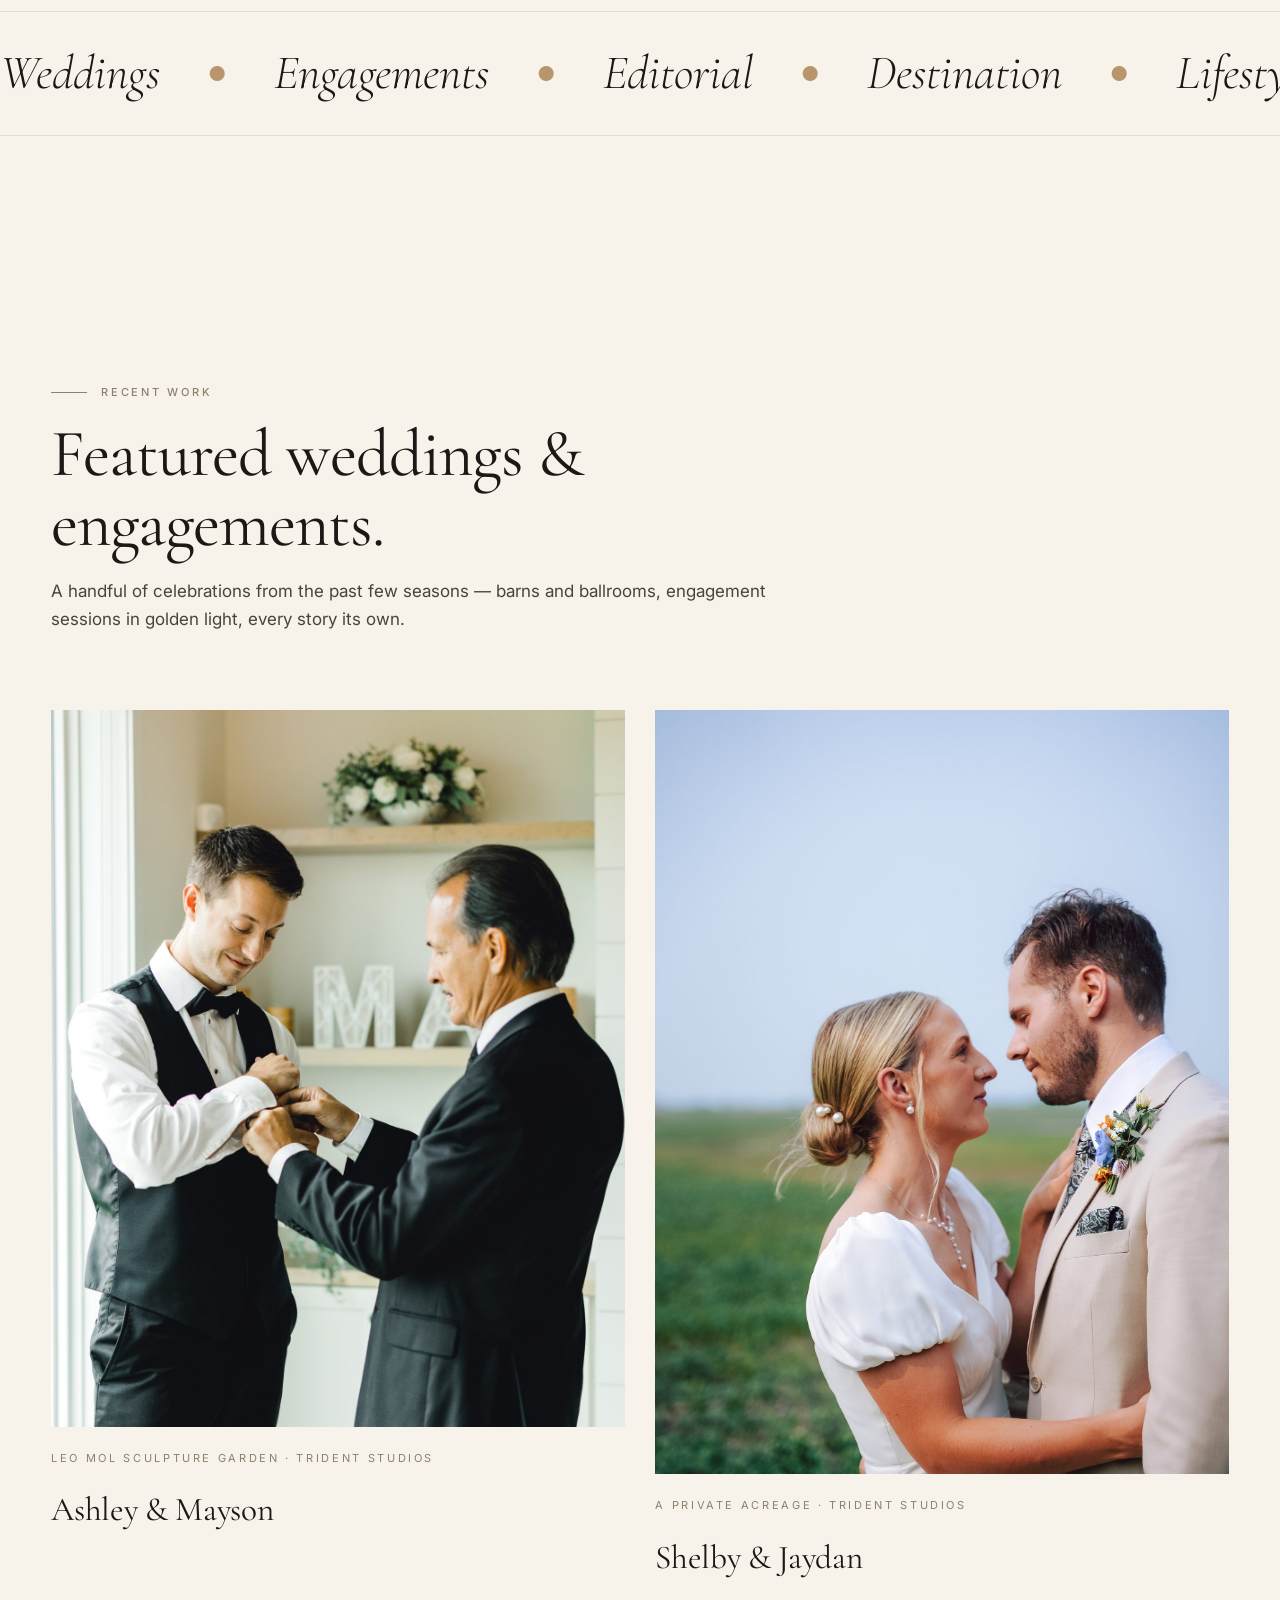
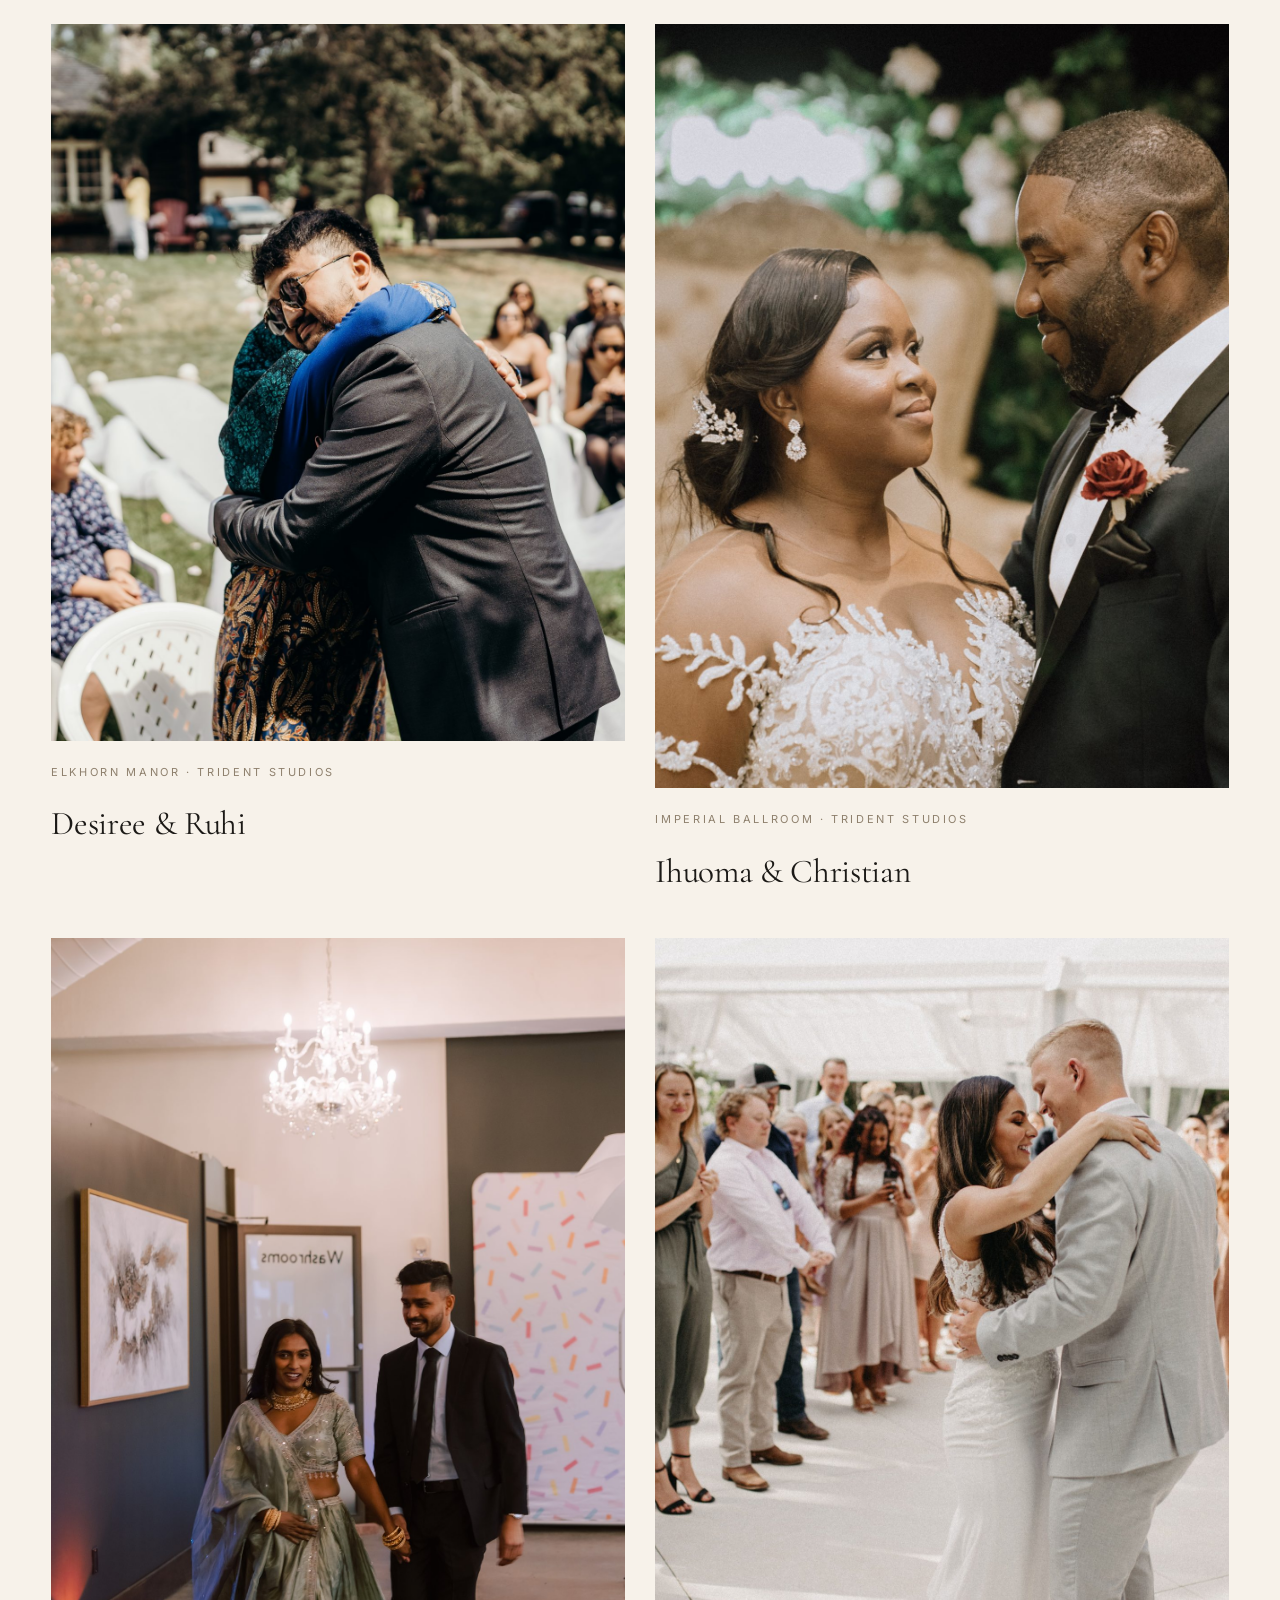
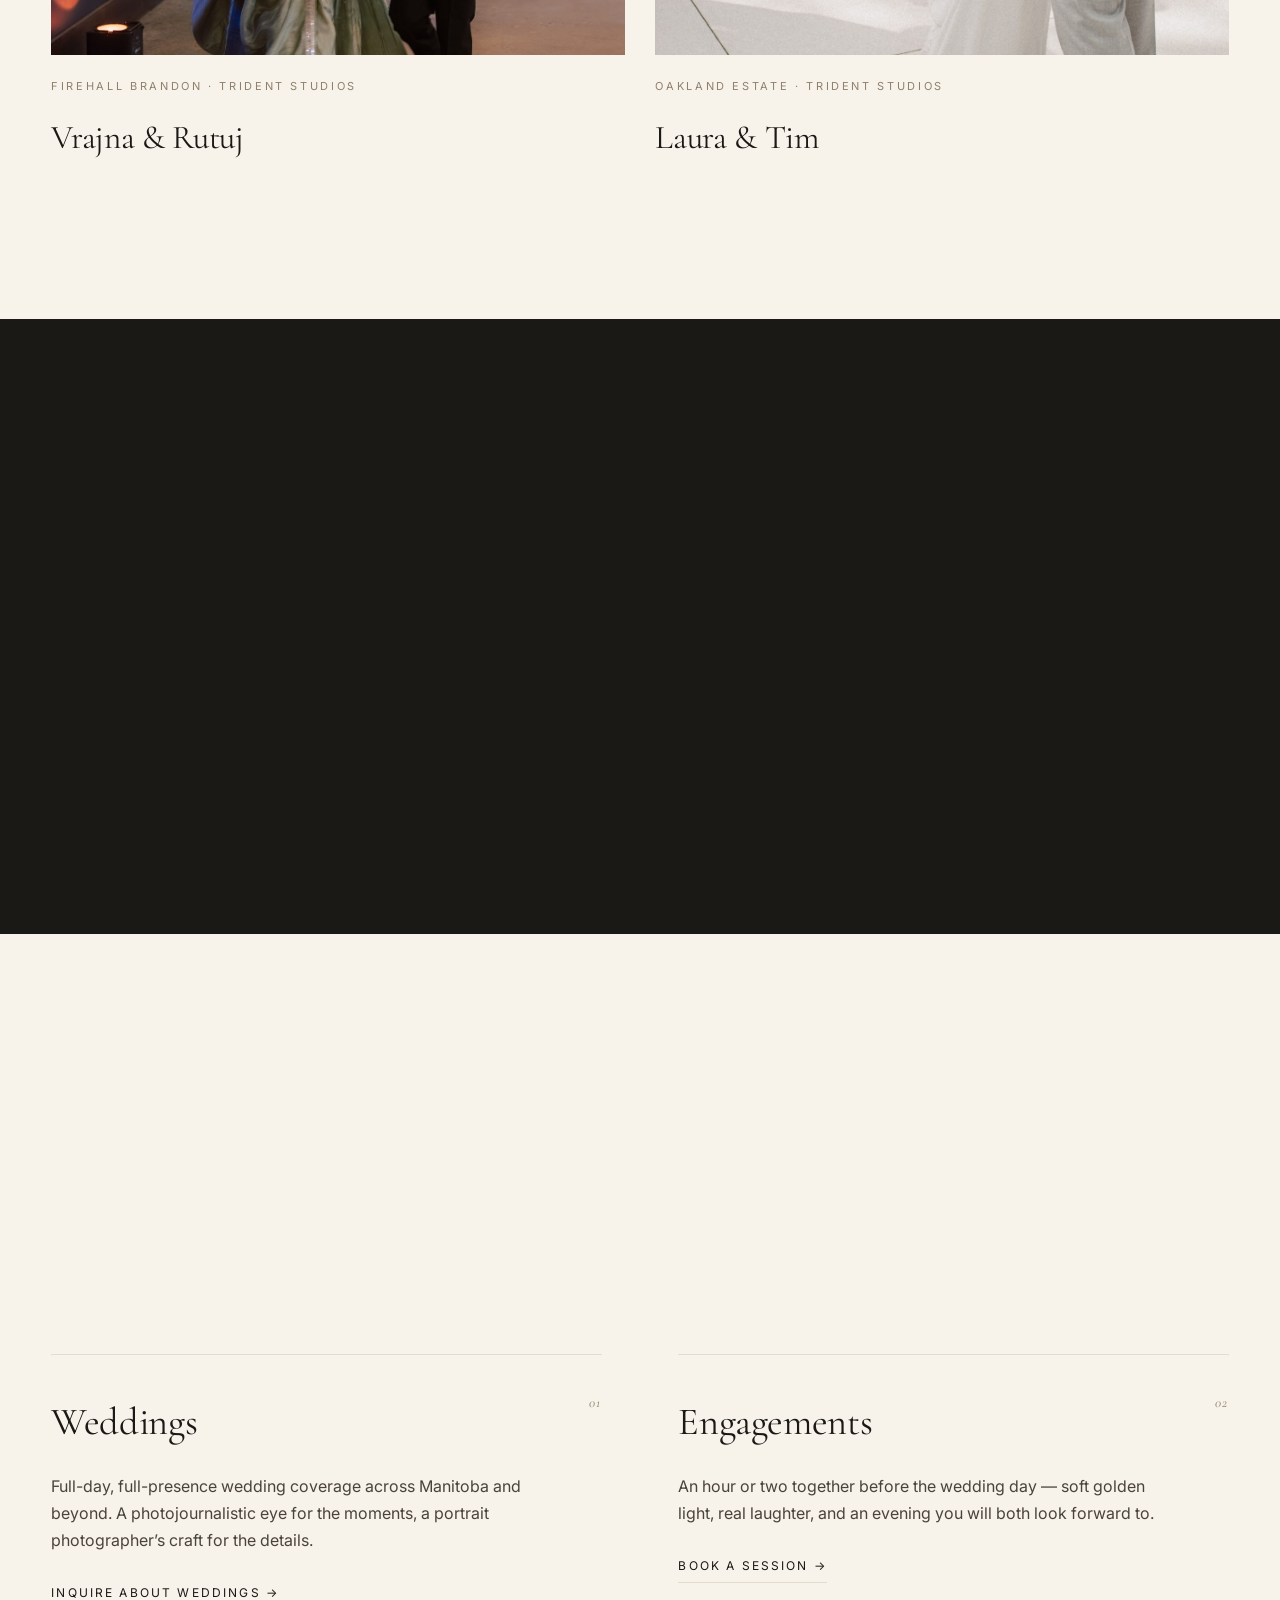
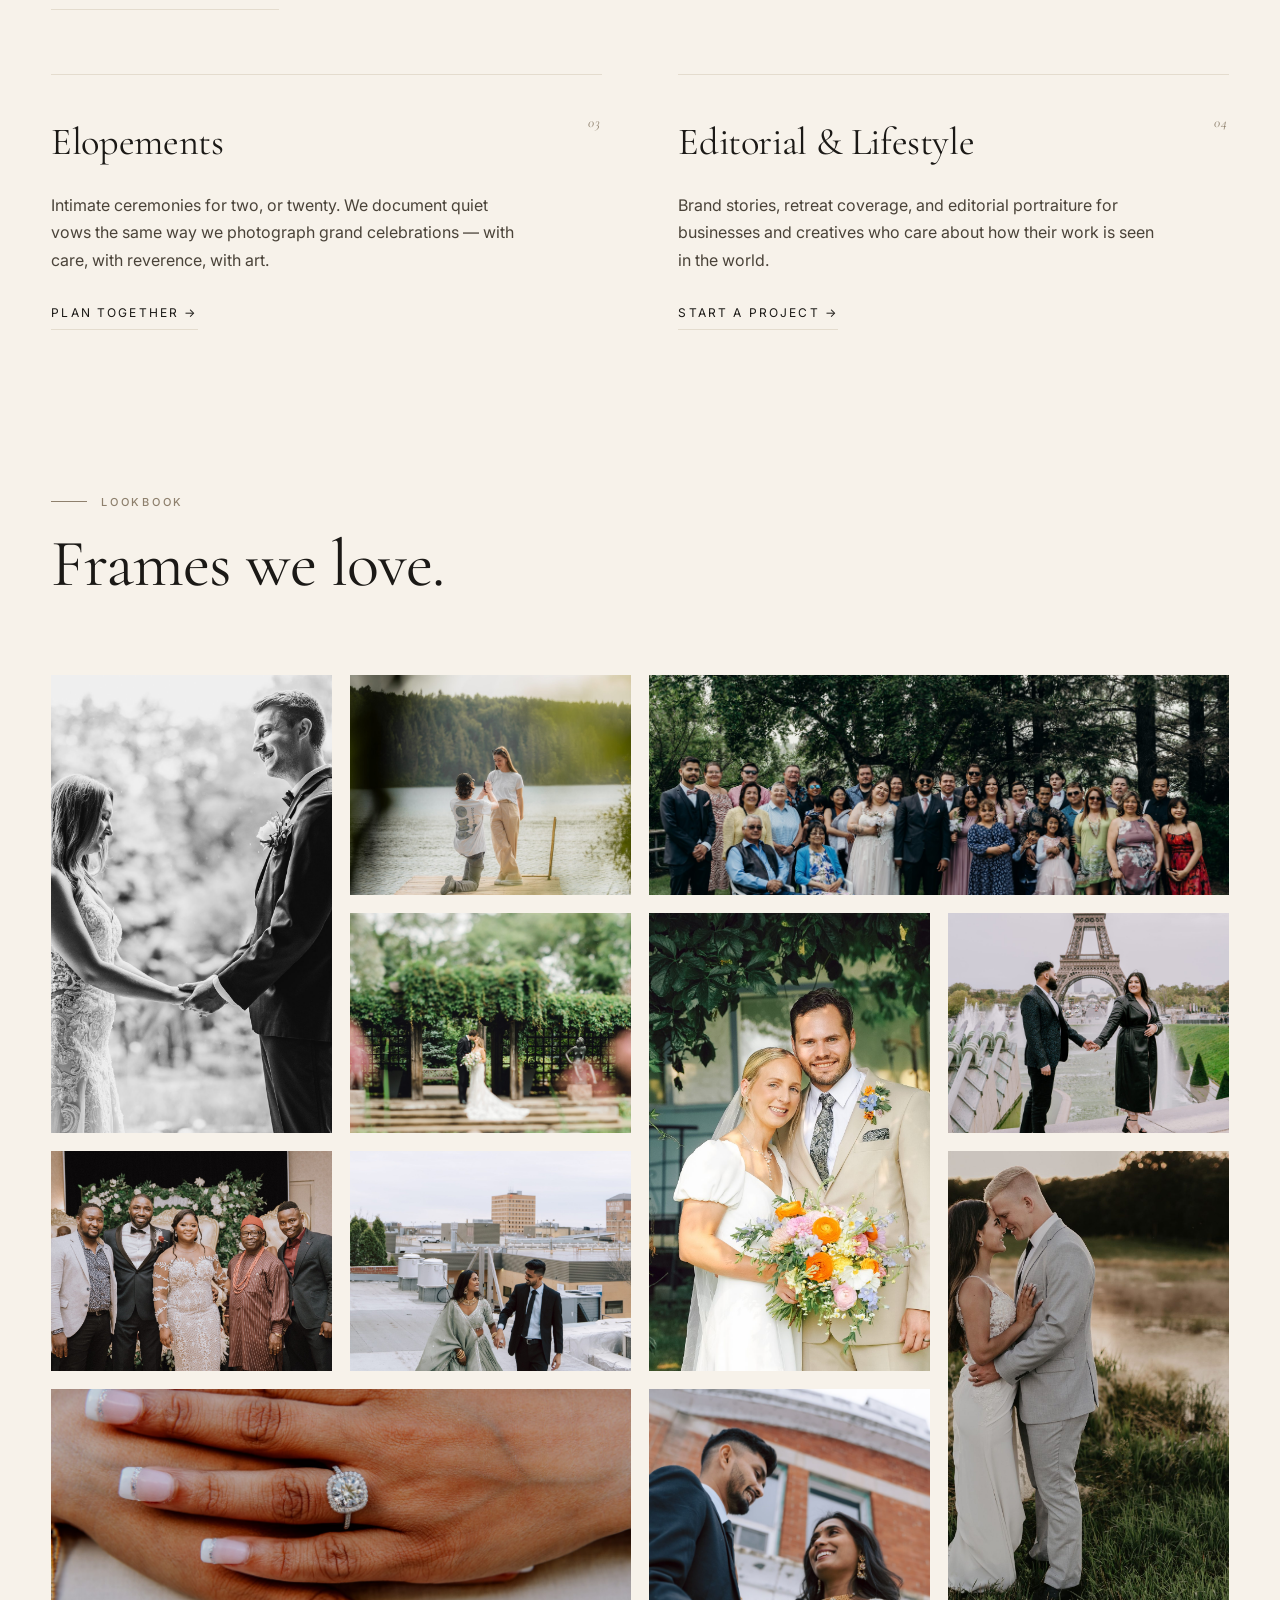
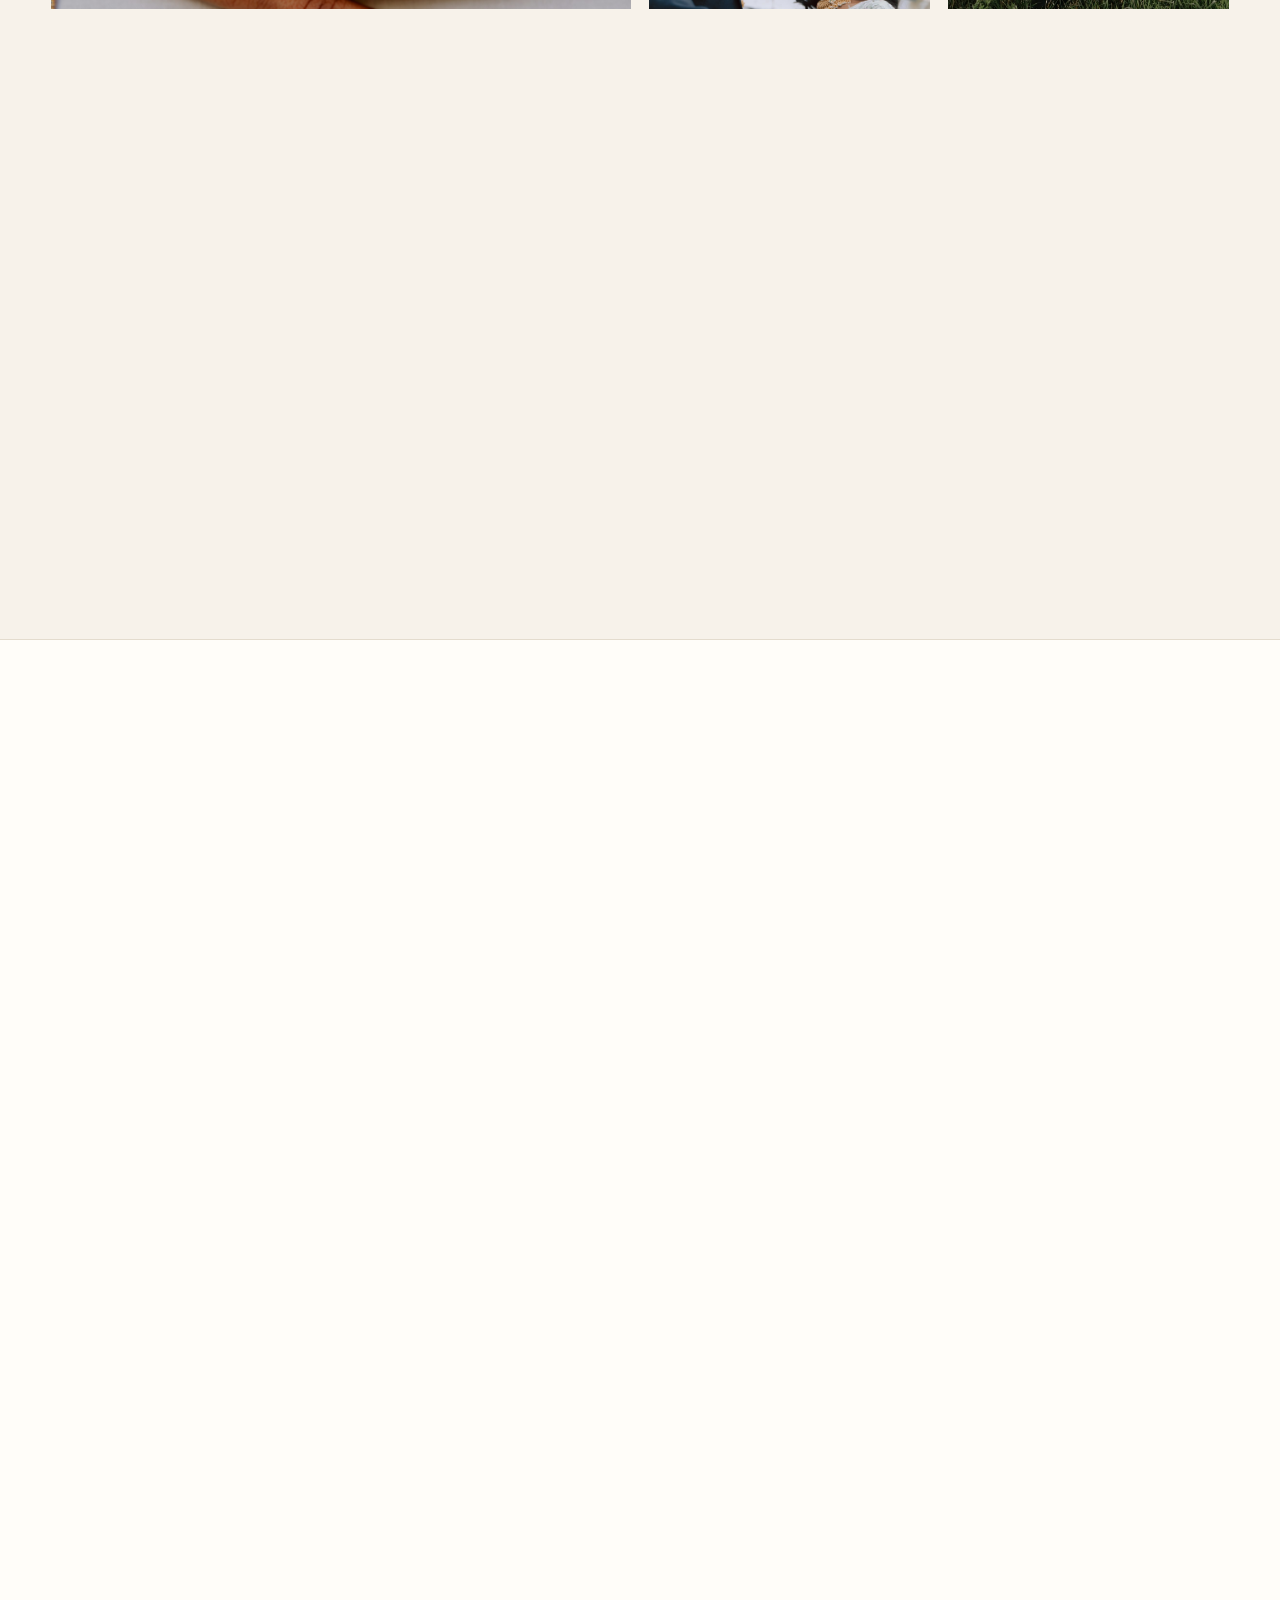
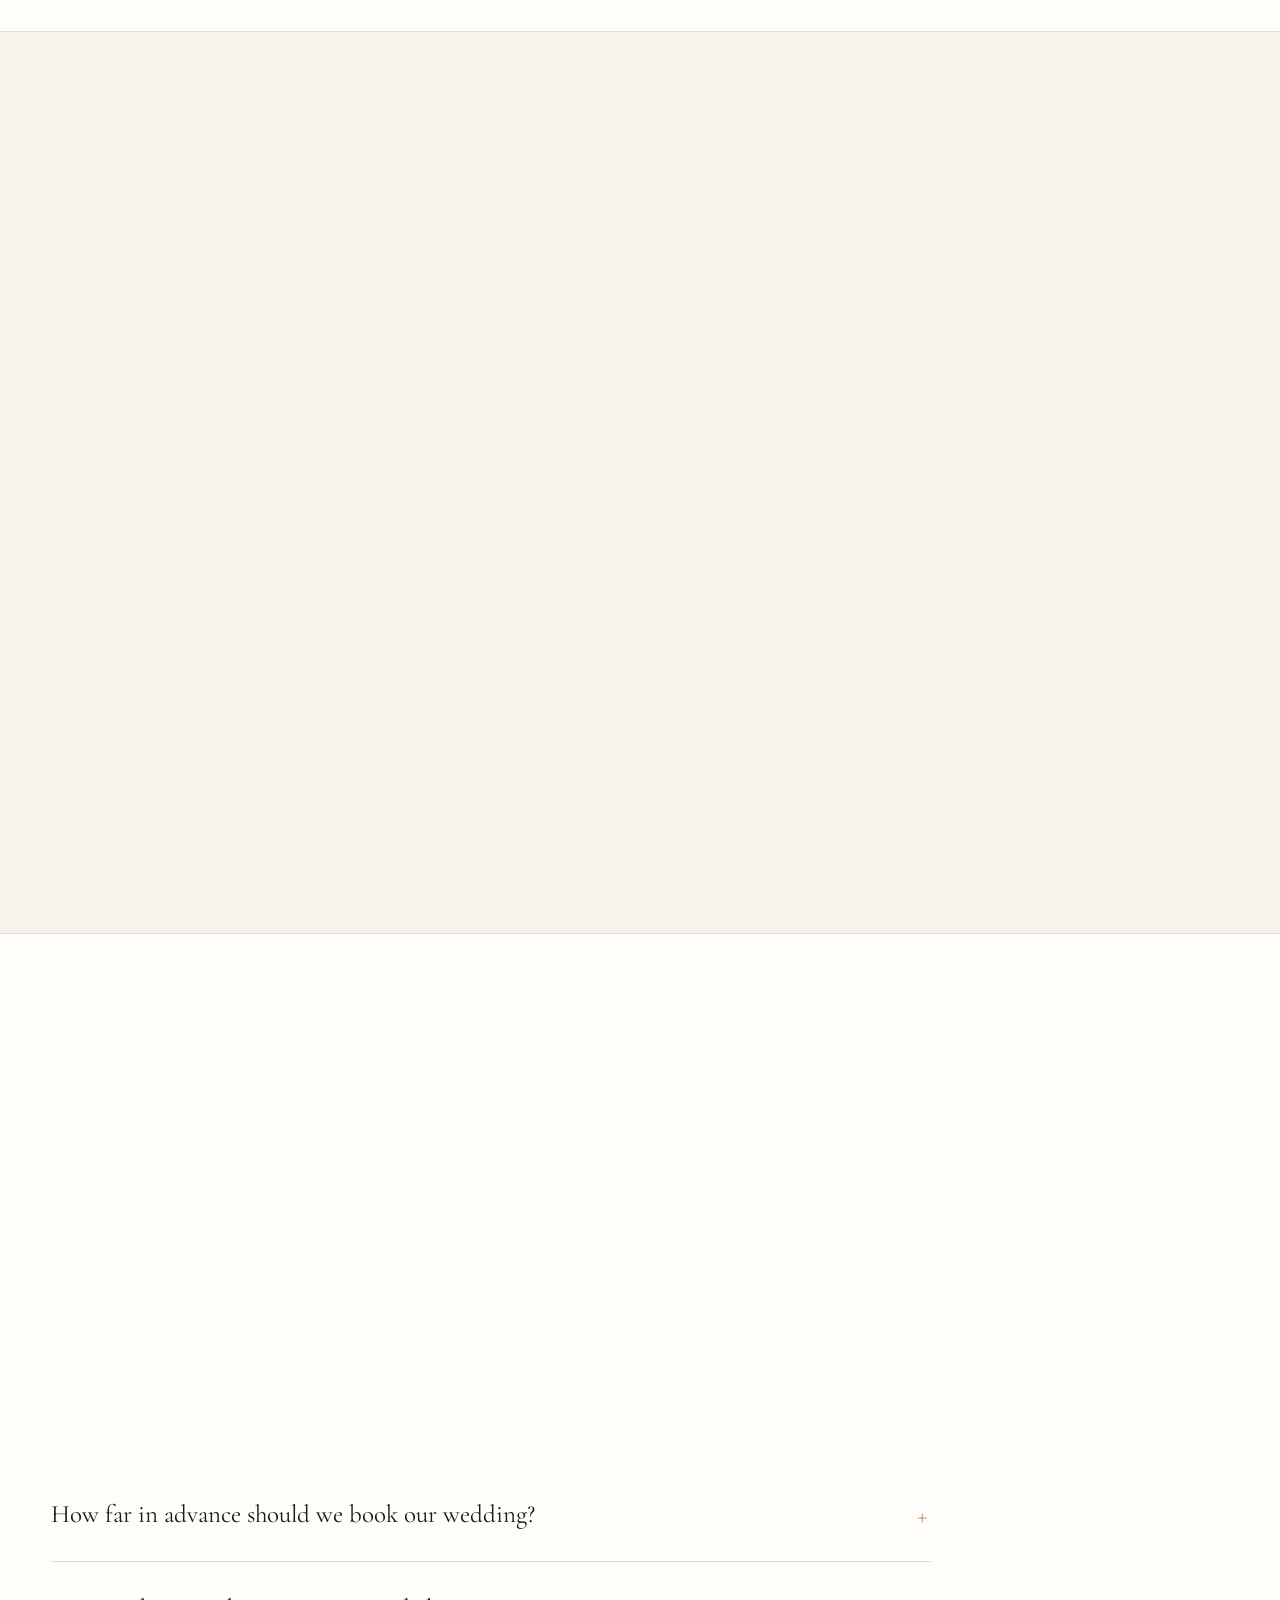
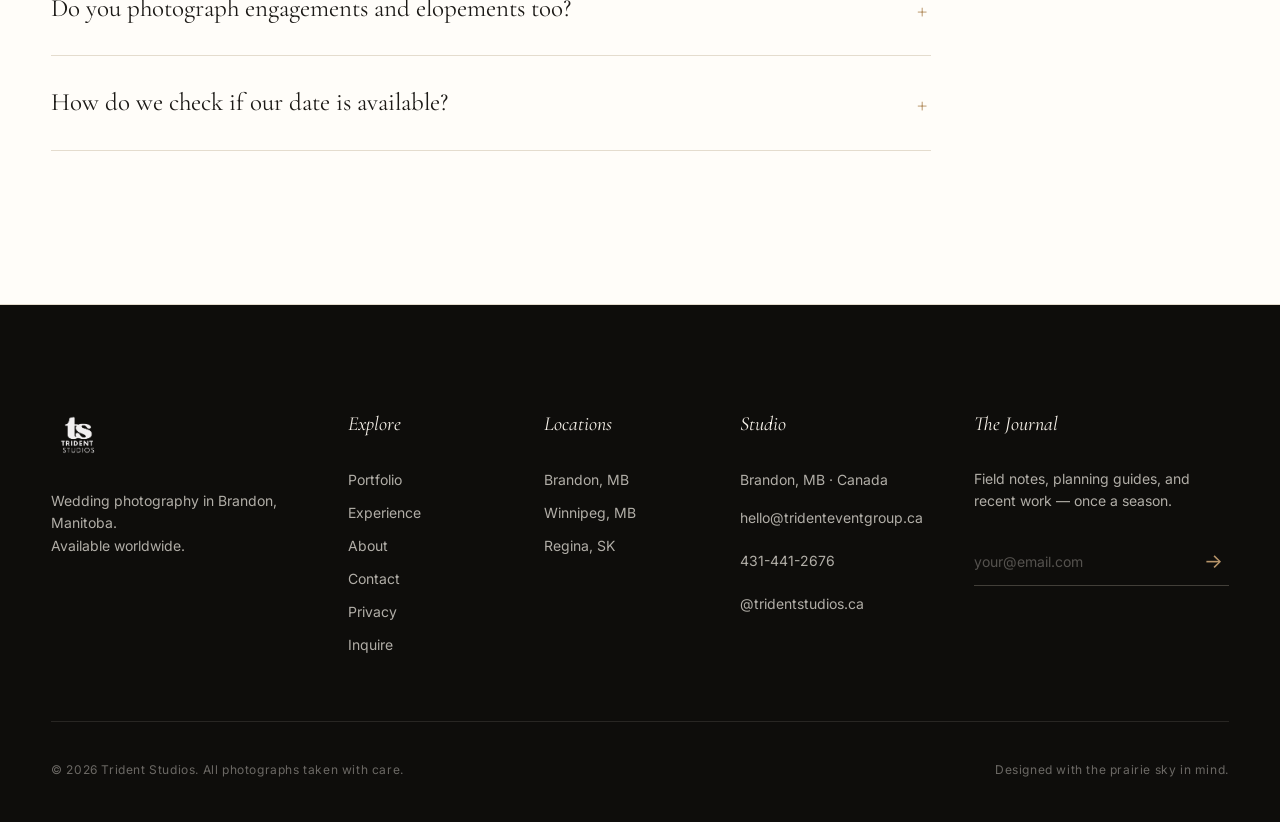
==== commit f3b000e7: "Merge origin/main (lead tracking, Meta Pixel) into seo/weekly-2026-11-16 # Conflicts: #	about/index." ====
--- a/index.html
+++ b/index.html
@@ -13,9 +13,9 @@
     gtag('config', 'G-PS0XZJ48X1');
   </script>
   <script src="/lead-tracking.js" data-meta-pixel="1635440718048476" defer></script>
-  <title>Trident Studios — Wedding Photography in Brandon, Winnipeg & Regina</title>
+  <title>Trident Studios | Wedding Photography in Brandon & Winnipeg</title>
   <meta name="description"
-    content="Trident Studios captures timeless, cinematic wedding photography across Brandon, Winnipeg, Regina, and all of Manitoba & Saskatchewan. Premier wedding, engagement, and lifestyle photography." />
+    content="Trident Studios is a Brandon, Manitoba wedding photography studio for weddings, engagements and elopements in Winnipeg, Regina and across the prairies." />
   <meta name="keywords"
     content="wedding photographer Brandon, wedding photographer Winnipeg, wedding photographer Regina, Manitoba wedding photography, Saskatchewan wedding photography, engagement photography, elopement photographer" />
   <meta name="robots" content="index, follow, max-image-preview:large" />
@@ -31,7 +31,7 @@
   <!-- Open Graph -->
   <meta property="og:type" content="website" />
   <meta property="og:site_name" content="Trident Studios" />
-  <meta property="og:title" content="Trident Studios — Wedding Photography in Brandon, Winnipeg & Regina" />
+  <meta property="og:title" content="Trident Studios | Wedding Photography in Brandon & Winnipeg" />
   <meta property="og:description"
     content="Editorial wedding photography across Brandon, Winnipeg, Regina, and the prairies. Timeless, cinematic, honest." />
   <meta property="og:url" content="https://www.tridentstudios.ca/" />
@@ -44,7 +44,7 @@
 
   <!-- Twitter -->
   <meta name="twitter:card" content="summary_large_image" />
-  <meta name="twitter:title" content="Trident Studios — Wedding Photography in Brandon, Winnipeg & Regina" />
+  <meta name="twitter:title" content="Trident Studios | Wedding Photography in Brandon & Winnipeg" />
   <meta name="twitter:description"
     content="Editorial wedding photography across Brandon, Winnipeg, Regina, and the prairies." />
   <meta name="twitter:image"
@@ -57,6 +57,7 @@
     "@type": ["Organization", "LocalBusiness", "PhotographyBusiness"],
     "@id": "https://www.tridentstudios.ca/#business",
     "name": "Trident Studios",
+    "alternateName": "Trident Photography",
     "url": "https://www.tridentstudios.ca/",
     "logo": "https://www.tridentstudios.ca/public/Logos/tridentStudiosLogo-dark.png",
     "image": "https://www.tridentstudios.ca/public/Weddings/Ashley%20%26%20Mayson/Ashley%2BMason-WeddingHR-185.jpg",
@@ -73,6 +74,7 @@
     },
     "parentOrganization": {
       "@type": "Organization",
+      "@id": "https://www.tridenteventgroup.ca/#organization",
       "name": "Trident Event Group",
       "legalName": "Trident Event Group Inc.",
       "url": "https://www.tridenteventgroup.ca"
@@ -108,6 +110,17 @@
   <script type="application/ld+json">
   {
     "@context": "https://schema.org",
+    "@type": "WebSite",
+    "@id": "https://www.tridentstudios.ca/#website",
+    "name": "Trident Studios",
+    "url": "https://www.tridentstudios.ca/",
+    "inLanguage": "en-CA",
+    "publisher": { "@id": "https://www.tridentstudios.ca/#business" }
+  }
+  </script>
+  <script type="application/ld+json">
+  {
+    "@context": "https://schema.org",
     "@type": "FAQPage",
     "mainEntity": [
       {
@@ -209,13 +222,16 @@
     <div class="hero__content">
       <p class="hero__eyebrow" data-geo-eyebrow>Brandon · Winnipeg · Regina · Prairies &amp; Beyond</p>
       <h1 class="hero__title">
-        <span class="line">Your love</span>
-        <span class="line line--italic">remembered</span>
-        <span class="line">in light.</span>
+        <span class="hero__brand">Trident Studios</span>
+        <span class="hero__tagline">
+          <span class="line">Your love</span>
+          <span class="line line--italic">remembered</span>
+          <span class="line">in light.</span>
+        </span>
       </h1>
       <p class="hero__sub">
-        Editorial wedding photography for couples who want their story told with quiet artistry, honest emotion, and
-        timeless craft.
+        Editorial wedding photography from Brandon, Manitoba, for couples who want their story told with quiet
+        artistry, honest emotion and timeless craft.
       </p>
       <div class="hero__ctas">
         <a href="inquiry/" class="btn btn--primary">Begin your story</a>
@@ -242,9 +258,15 @@
             forever.</em>
         </h2>
         <p class="muted">
-          We are Trident Studios. We photograph weddings across Manitoba, Saskatchewan, and beyond with a quiet,
-          observational eye &mdash; chasing the light, the laughter, and the in-between moments that become the family
+          Trident Studios is the wedding photography brand of
+          <a href="https://www.tridenteventgroup.ca/">Trident Event Group</a>, based in Brandon, Manitoba. We
+          photograph weddings, engagements and elopements across Manitoba, Saskatchewan and beyond with a quiet,
+          observational eye, chasing the light, the laughter and the in-between moments that become the family
           stories of tomorrow.
+        </p>
+        <p class="muted">
+          Planning locally? Meet your <a href="/brandon/">wedding photographer in Brandon</a> or your
+          <a href="/winnipeg/">wedding photographer in Winnipeg</a>.
         </p>
       </div>
     </div>
@@ -580,7 +602,7 @@
   <footer class="footer">
     <div class="container footer__grid">
       <div class="footer__brand">
-        <img src="public/Logos/tridentStudiosLogo-light.png" alt="Trident Studios" />
+        <a href="/" class="footer__home"><img src="public/Logos/tridentStudiosLogo-light.png" alt="Trident Studios" /></a>
         <p class="footer__tagline">Wedding photography in Brandon, Manitoba.<br />Available worldwide.</p>
       </div>
       <nav class="footer__col" aria-label="Footer navigation">
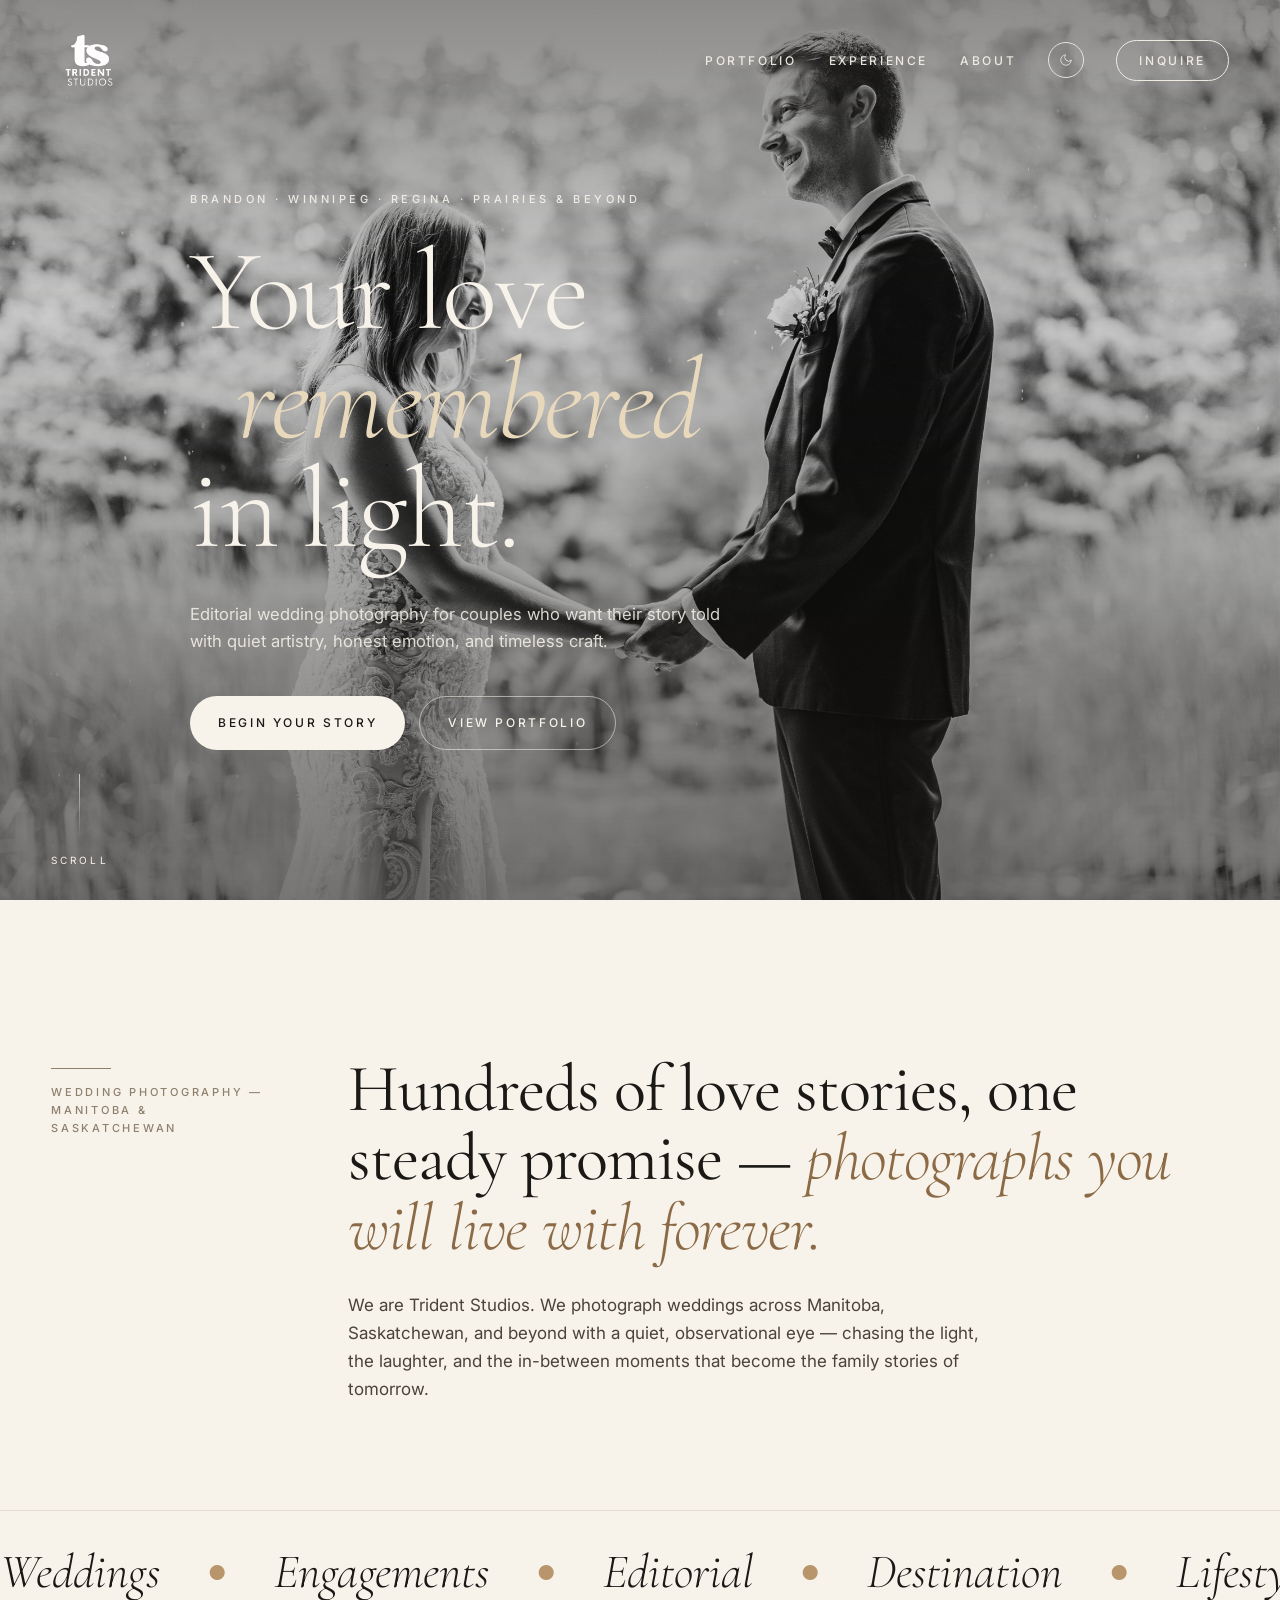
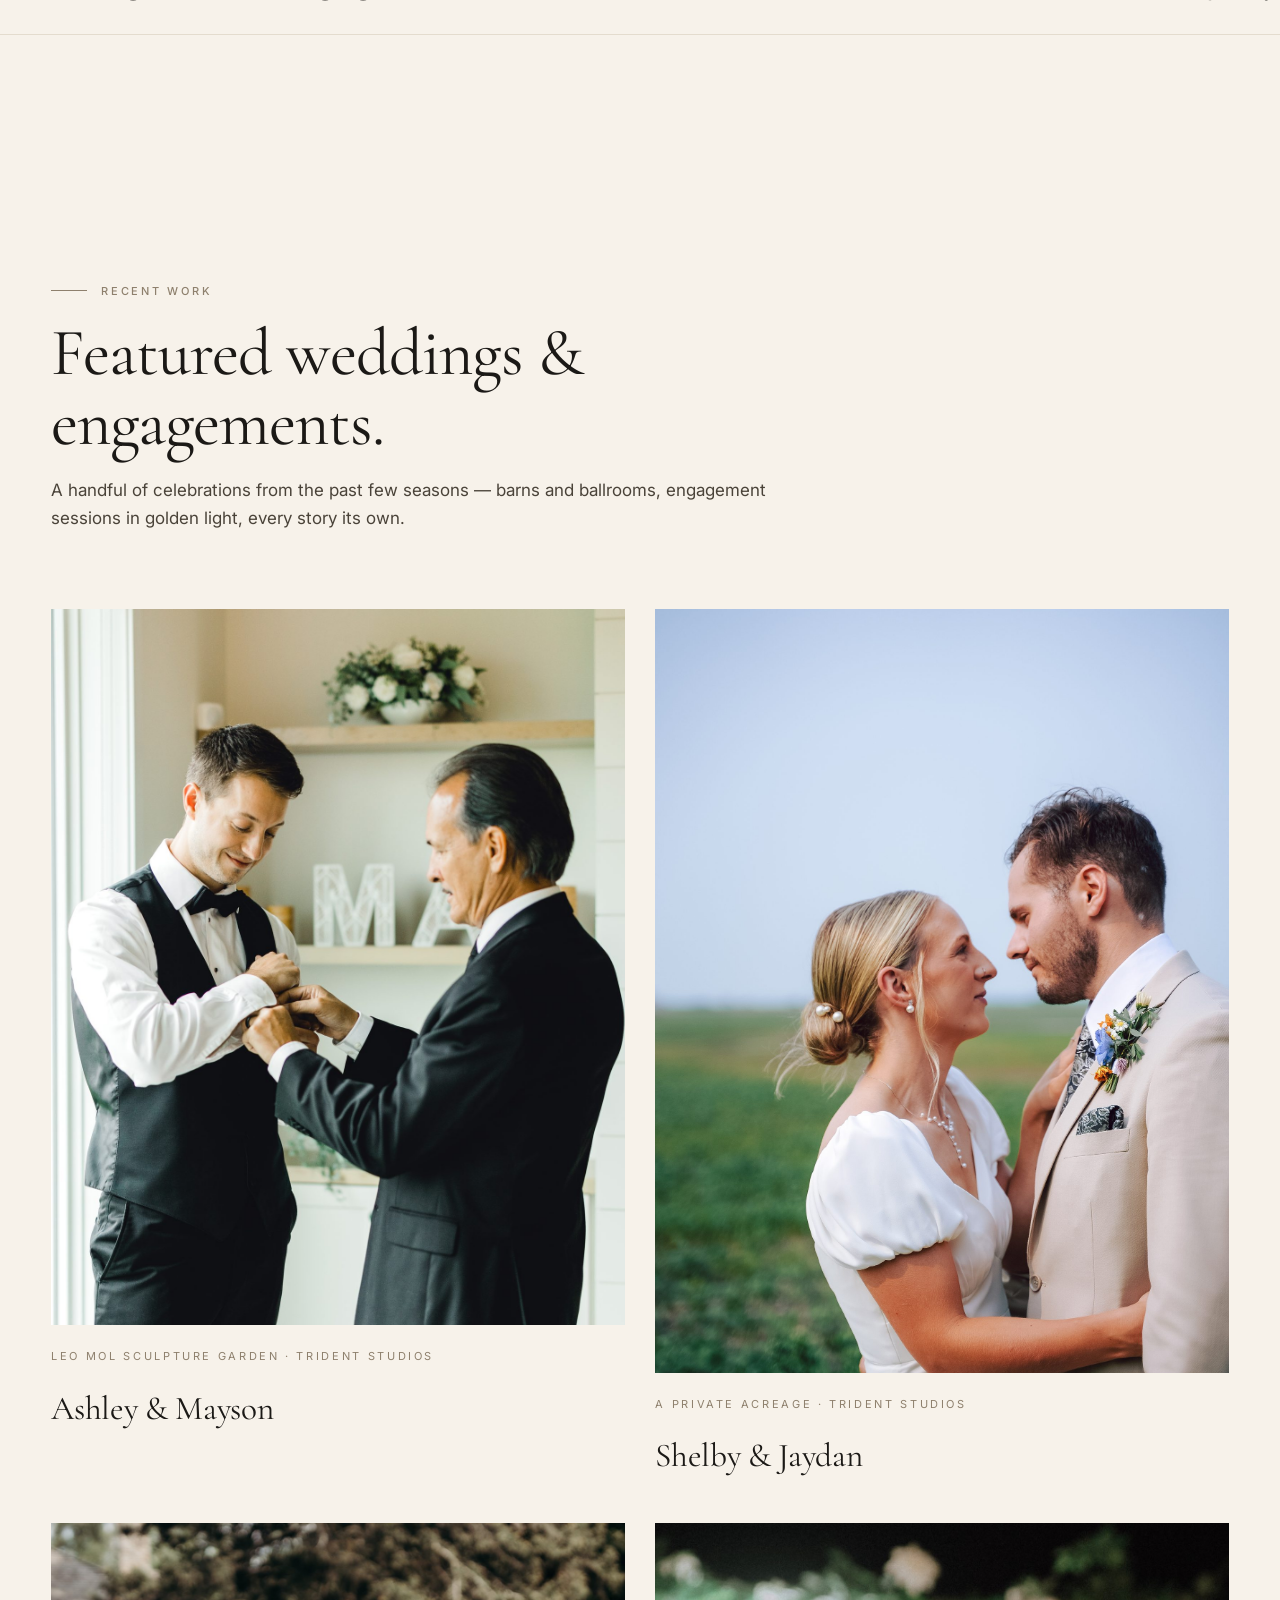
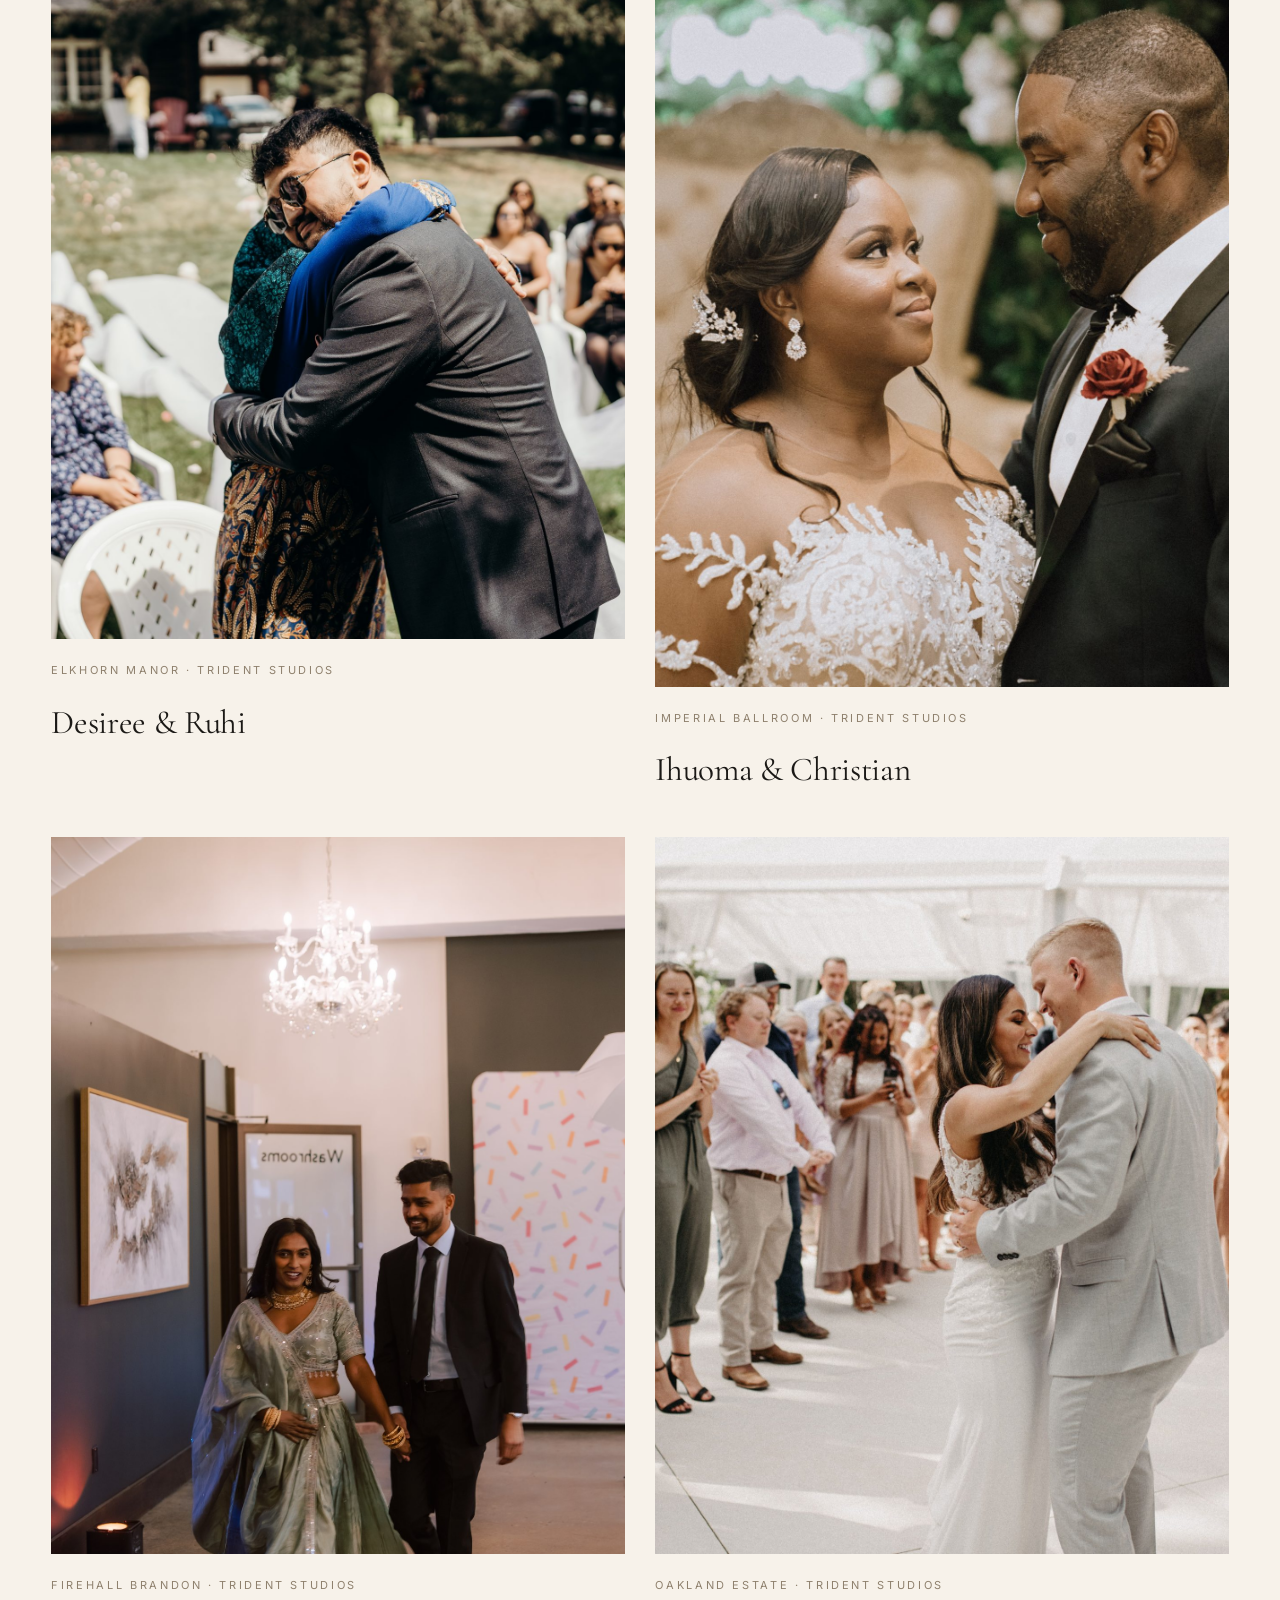
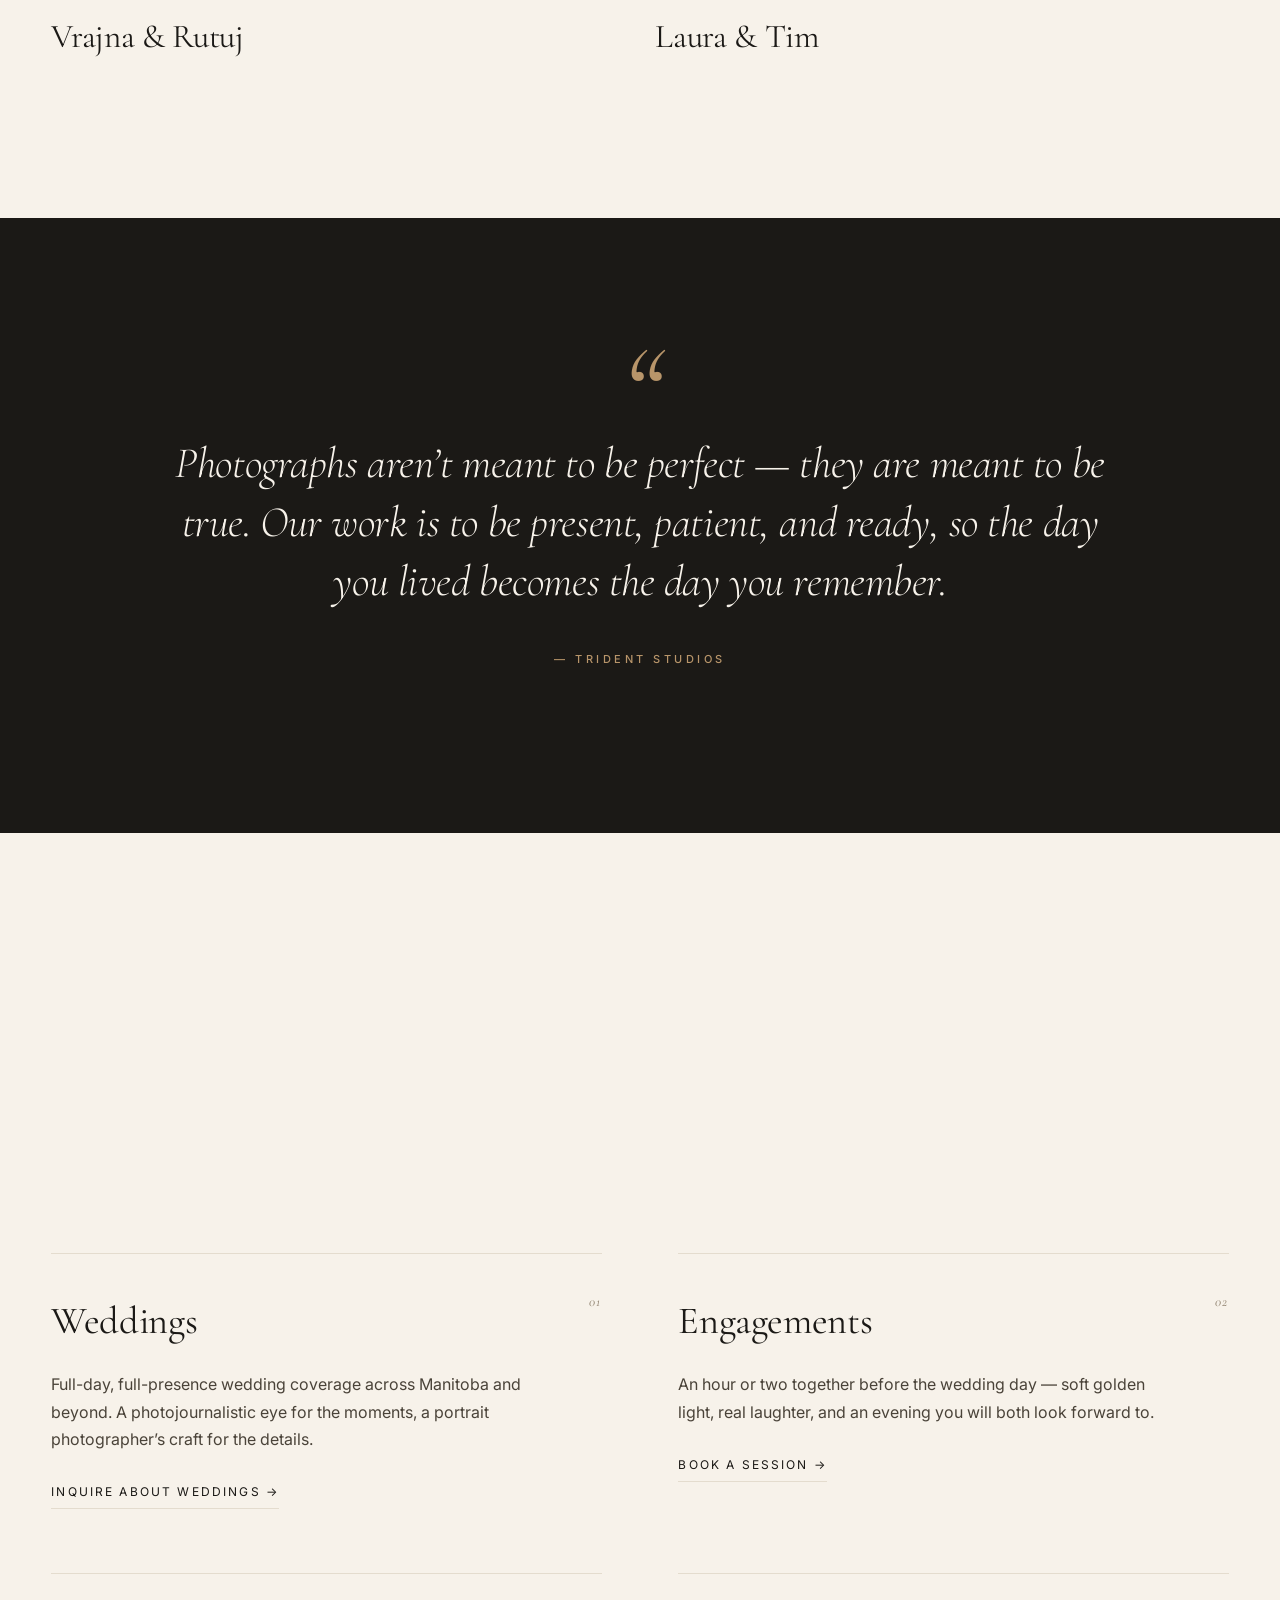
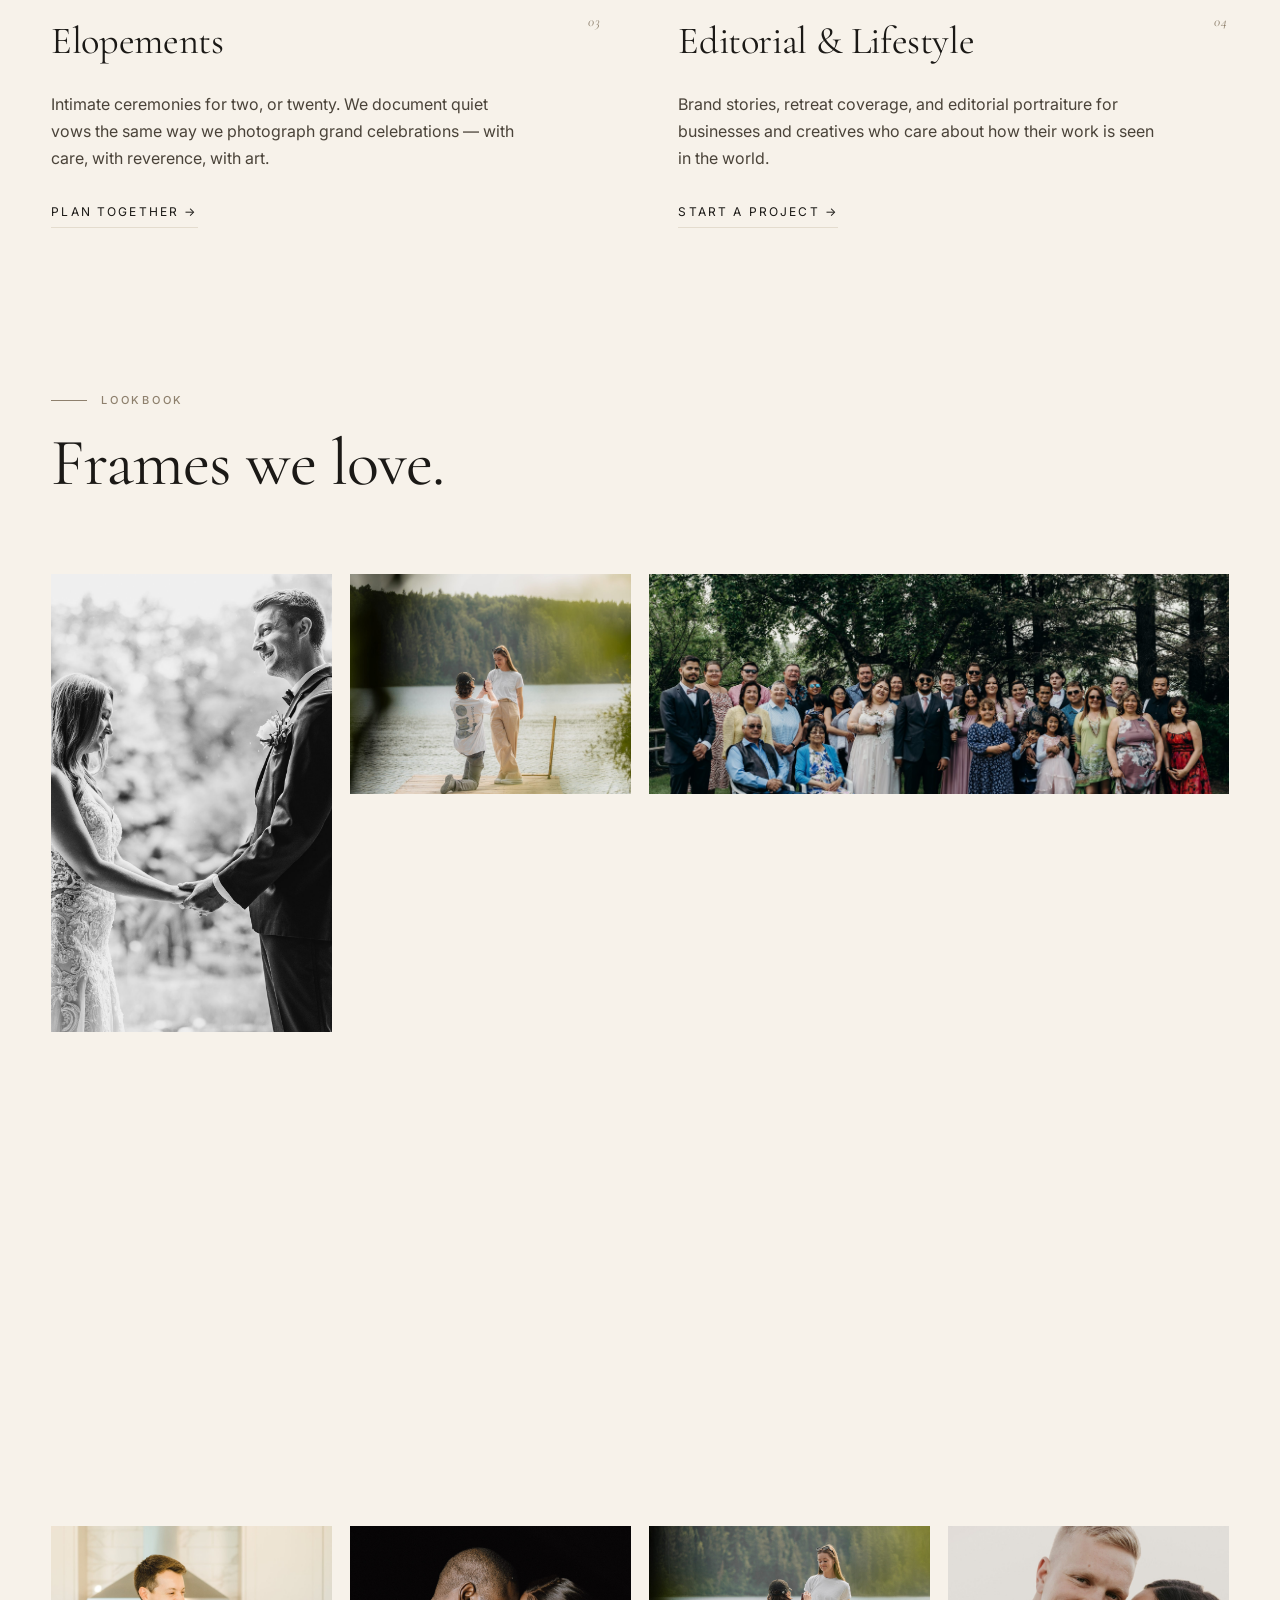
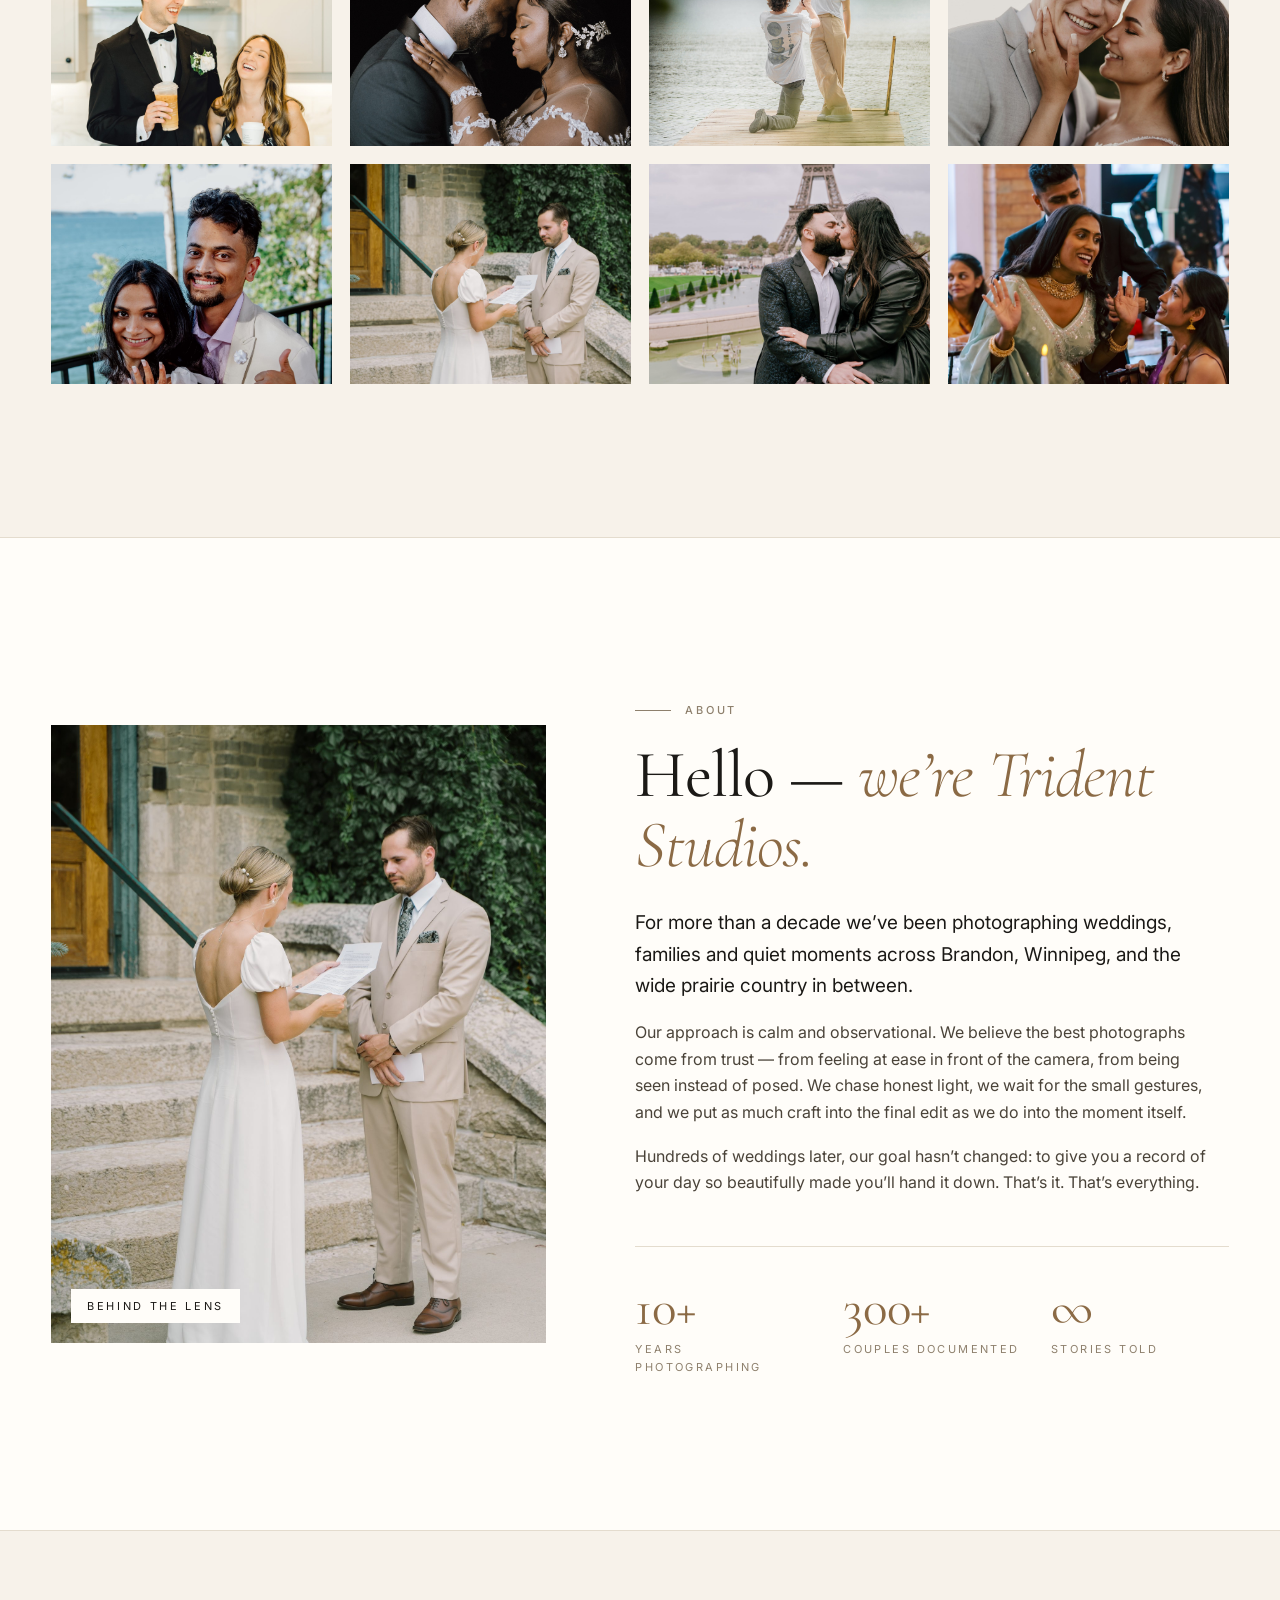
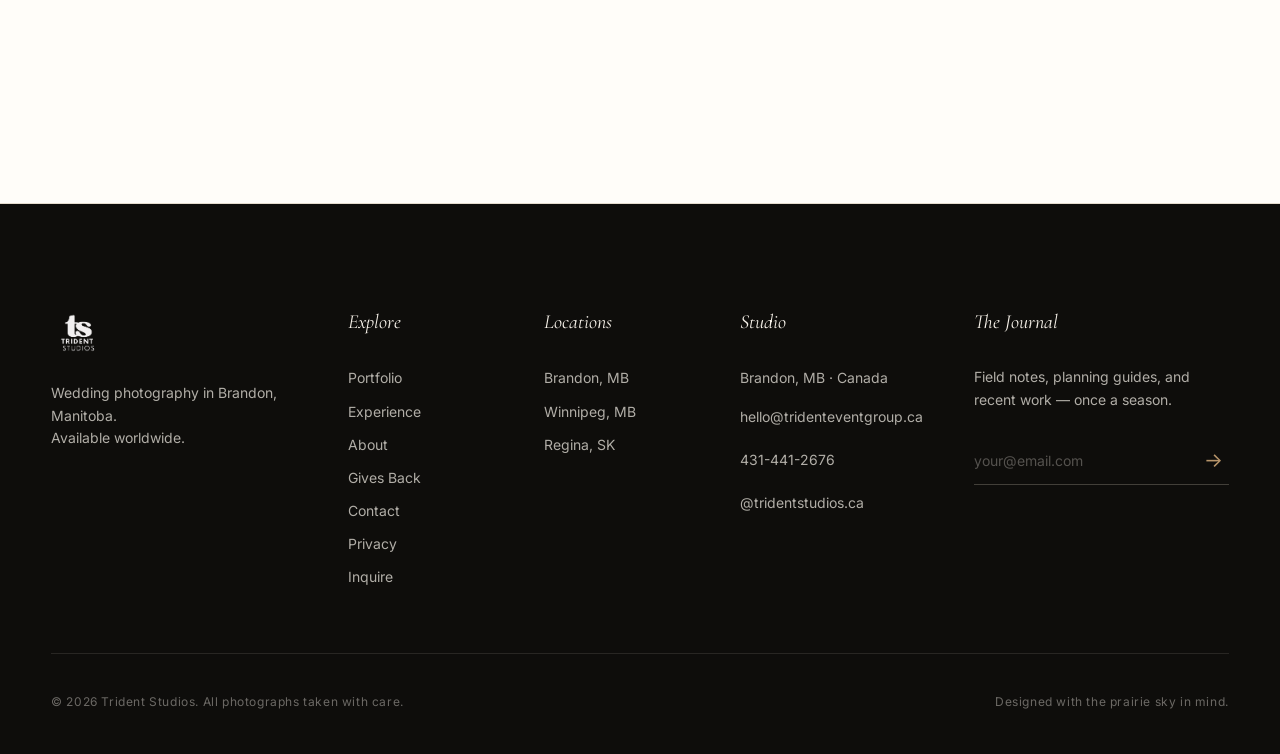
==== commit bc66f7d6: "Add Trident Gives Back page (/giving-back) Generated from 01_TEG/00_Trident Event Group/01 Marketing" ====
--- a/index.html
+++ b/index.html
@@ -13,9 +13,9 @@
     gtag('config', 'G-PS0XZJ48X1');
   </script>
   <script src="/lead-tracking.js" data-meta-pixel="1635440718048476" defer></script>
-  <title>Trident Studios | Wedding Photography in Brandon & Winnipeg</title>
+  <title>Trident Studios — Wedding Photography in Brandon, Winnipeg & Regina</title>
   <meta name="description"
-    content="Trident Studios is a Brandon, Manitoba wedding photography studio for weddings, engagements and elopements in Winnipeg, Regina and across the prairies." />
+    content="Trident Studios captures timeless, cinematic wedding photography across Brandon, Winnipeg, Regina, and all of Manitoba & Saskatchewan. Premier wedding, engagement, and lifestyle photography." />
   <meta name="keywords"
     content="wedding photographer Brandon, wedding photographer Winnipeg, wedding photographer Regina, Manitoba wedding photography, Saskatchewan wedding photography, engagement photography, elopement photographer" />
   <meta name="robots" content="index, follow, max-image-preview:large" />
@@ -31,7 +31,7 @@
   <!-- Open Graph -->
   <meta property="og:type" content="website" />
   <meta property="og:site_name" content="Trident Studios" />
-  <meta property="og:title" content="Trident Studios | Wedding Photography in Brandon & Winnipeg" />
+  <meta property="og:title" content="Trident Studios — Wedding Photography in Brandon, Winnipeg & Regina" />
   <meta property="og:description"
     content="Editorial wedding photography across Brandon, Winnipeg, Regina, and the prairies. Timeless, cinematic, honest." />
   <meta property="og:url" content="https://www.tridentstudios.ca/" />
@@ -44,7 +44,7 @@
 
   <!-- Twitter -->
   <meta name="twitter:card" content="summary_large_image" />
-  <meta name="twitter:title" content="Trident Studios | Wedding Photography in Brandon & Winnipeg" />
+  <meta name="twitter:title" content="Trident Studios — Wedding Photography in Brandon, Winnipeg & Regina" />
   <meta name="twitter:description"
     content="Editorial wedding photography across Brandon, Winnipeg, Regina, and the prairies." />
   <meta name="twitter:image"
@@ -57,7 +57,6 @@
     "@type": ["Organization", "LocalBusiness", "PhotographyBusiness"],
     "@id": "https://www.tridentstudios.ca/#business",
     "name": "Trident Studios",
-    "alternateName": "Trident Photography",
     "url": "https://www.tridentstudios.ca/",
     "logo": "https://www.tridentstudios.ca/public/Logos/tridentStudiosLogo-dark.png",
     "image": "https://www.tridentstudios.ca/public/Weddings/Ashley%20%26%20Mayson/Ashley%2BMason-WeddingHR-185.jpg",
@@ -74,7 +73,6 @@
     },
     "parentOrganization": {
       "@type": "Organization",
-      "@id": "https://www.tridenteventgroup.ca/#organization",
       "name": "Trident Event Group",
       "legalName": "Trident Event Group Inc.",
       "url": "https://www.tridenteventgroup.ca"
@@ -110,17 +108,6 @@
   <script type="application/ld+json">
   {
     "@context": "https://schema.org",
-    "@type": "WebSite",
-    "@id": "https://www.tridentstudios.ca/#website",
-    "name": "Trident Studios",
-    "url": "https://www.tridentstudios.ca/",
-    "inLanguage": "en-CA",
-    "publisher": { "@id": "https://www.tridentstudios.ca/#business" }
-  }
-  </script>
-  <script type="application/ld+json">
-  {
-    "@context": "https://schema.org",
     "@type": "FAQPage",
     "mainEntity": [
       {
@@ -222,16 +209,13 @@
     <div class="hero__content">
       <p class="hero__eyebrow" data-geo-eyebrow>Brandon · Winnipeg · Regina · Prairies &amp; Beyond</p>
       <h1 class="hero__title">
-        <span class="hero__brand">Trident Studios</span>
-        <span class="hero__tagline">
-          <span class="line">Your love</span>
-          <span class="line line--italic">remembered</span>
-          <span class="line">in light.</span>
-        </span>
+        <span class="line">Your love</span>
+        <span class="line line--italic">remembered</span>
+        <span class="line">in light.</span>
       </h1>
       <p class="hero__sub">
-        Editorial wedding photography from Brandon, Manitoba, for couples who want their story told with quiet
-        artistry, honest emotion and timeless craft.
+        Editorial wedding photography for couples who want their story told with quiet artistry, honest emotion, and
+        timeless craft.
       </p>
       <div class="hero__ctas">
         <a href="inquiry/" class="btn btn--primary">Begin your story</a>
@@ -258,15 +242,9 @@
             forever.</em>
         </h2>
         <p class="muted">
-          Trident Studios is the wedding photography brand of
-          <a href="https://www.tridenteventgroup.ca/">Trident Event Group</a>, based in Brandon, Manitoba. We
-          photograph weddings, engagements and elopements across Manitoba, Saskatchewan and beyond with a quiet,
-          observational eye, chasing the light, the laughter and the in-between moments that become the family
+          We are Trident Studios. We photograph weddings across Manitoba, Saskatchewan, and beyond with a quiet,
+          observational eye &mdash; chasing the light, the laughter, and the in-between moments that become the family
           stories of tomorrow.
-        </p>
-        <p class="muted">
-          Planning locally? Meet your <a href="/brandon/">wedding photographer in Brandon</a> or your
-          <a href="/winnipeg/">wedding photographer in Winnipeg</a>.
         </p>
       </div>
     </div>
@@ -602,7 +580,7 @@
   <footer class="footer">
     <div class="container footer__grid">
       <div class="footer__brand">
-        <a href="/" class="footer__home"><img src="public/Logos/tridentStudiosLogo-light.png" alt="Trident Studios" /></a>
+        <img src="public/Logos/tridentStudiosLogo-light.png" alt="Trident Studios" />
         <p class="footer__tagline">Wedding photography in Brandon, Manitoba.<br />Available worldwide.</p>
       </div>
       <nav class="footer__col" aria-label="Footer navigation">
@@ -610,6 +588,7 @@
         <a href="#portfolio">Portfolio</a>
         <a href="#experience">Experience</a>
         <a href="/about/">About</a>
+        <a href="/giving-back/">Gives Back</a>
         <a href="/contact/">Contact</a>
         <a href="/privacy/">Privacy</a>
         <a href="inquiry/">Inquire</a>
